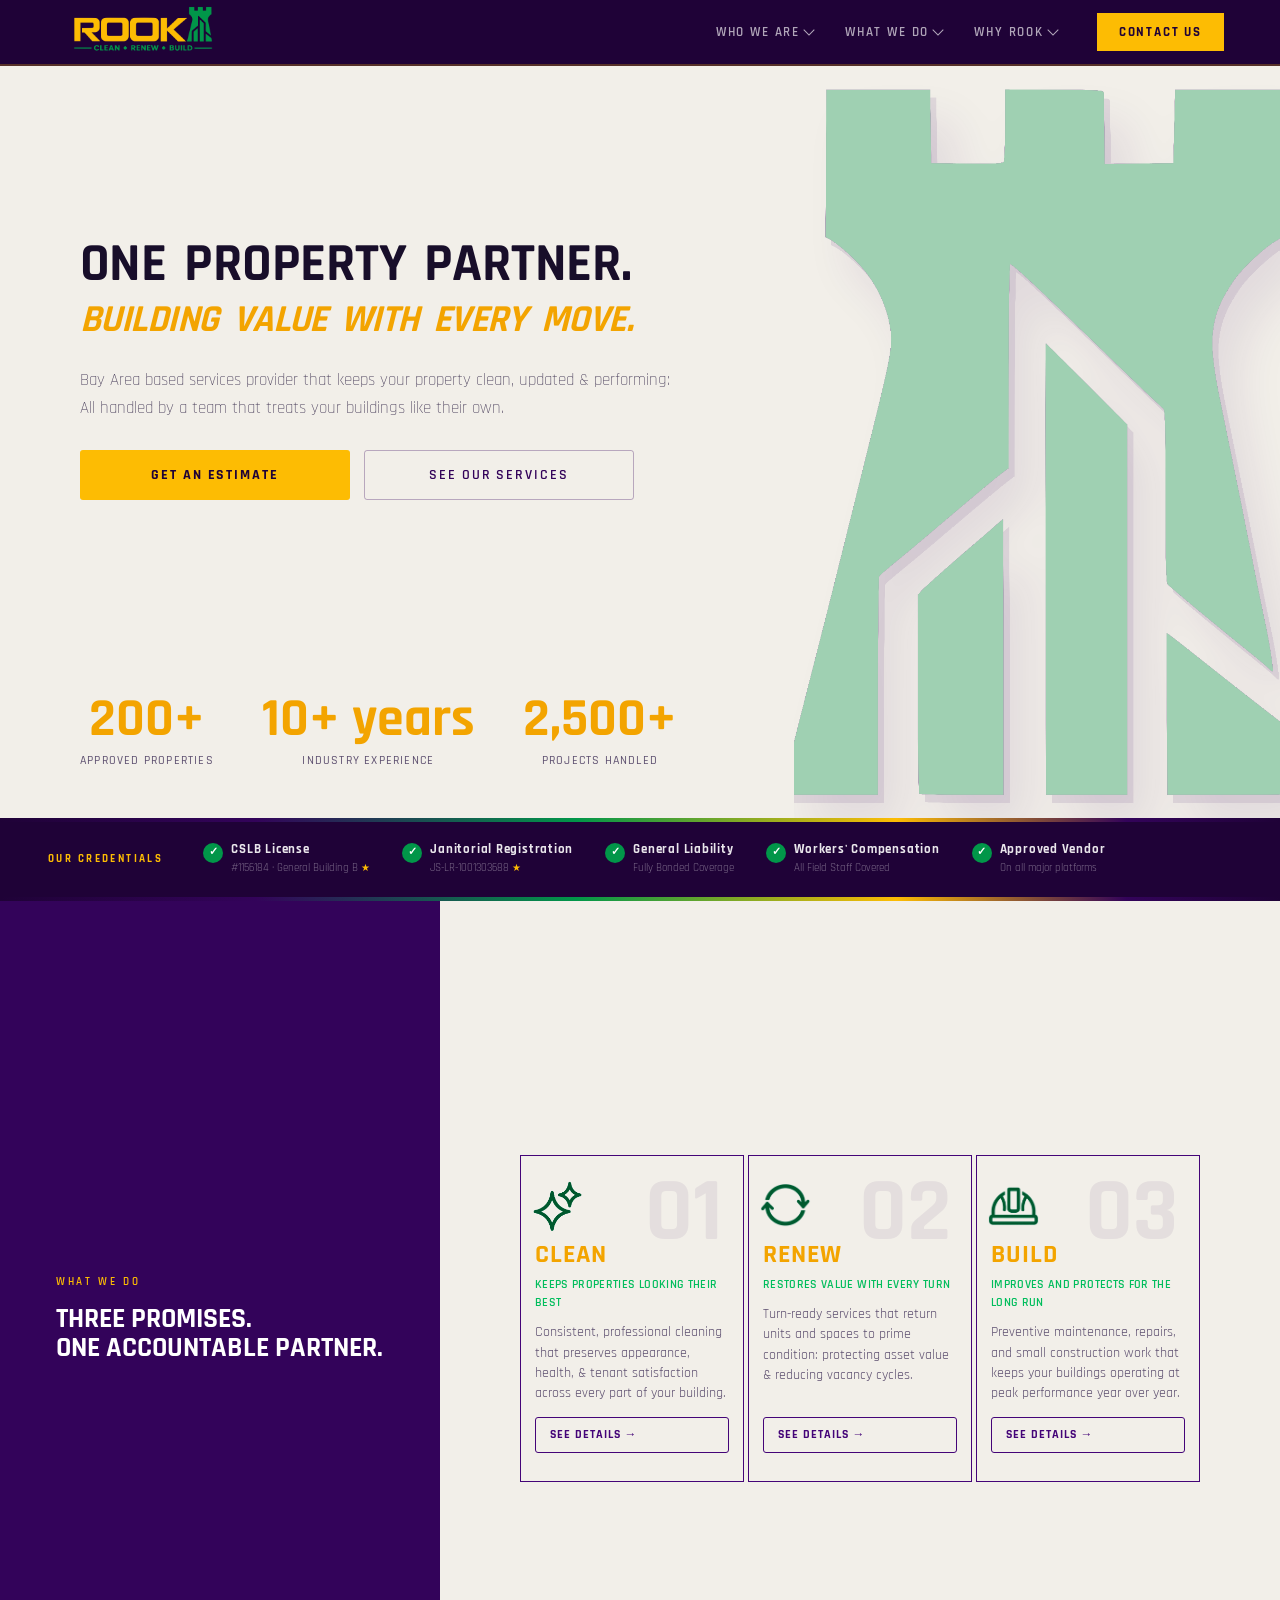
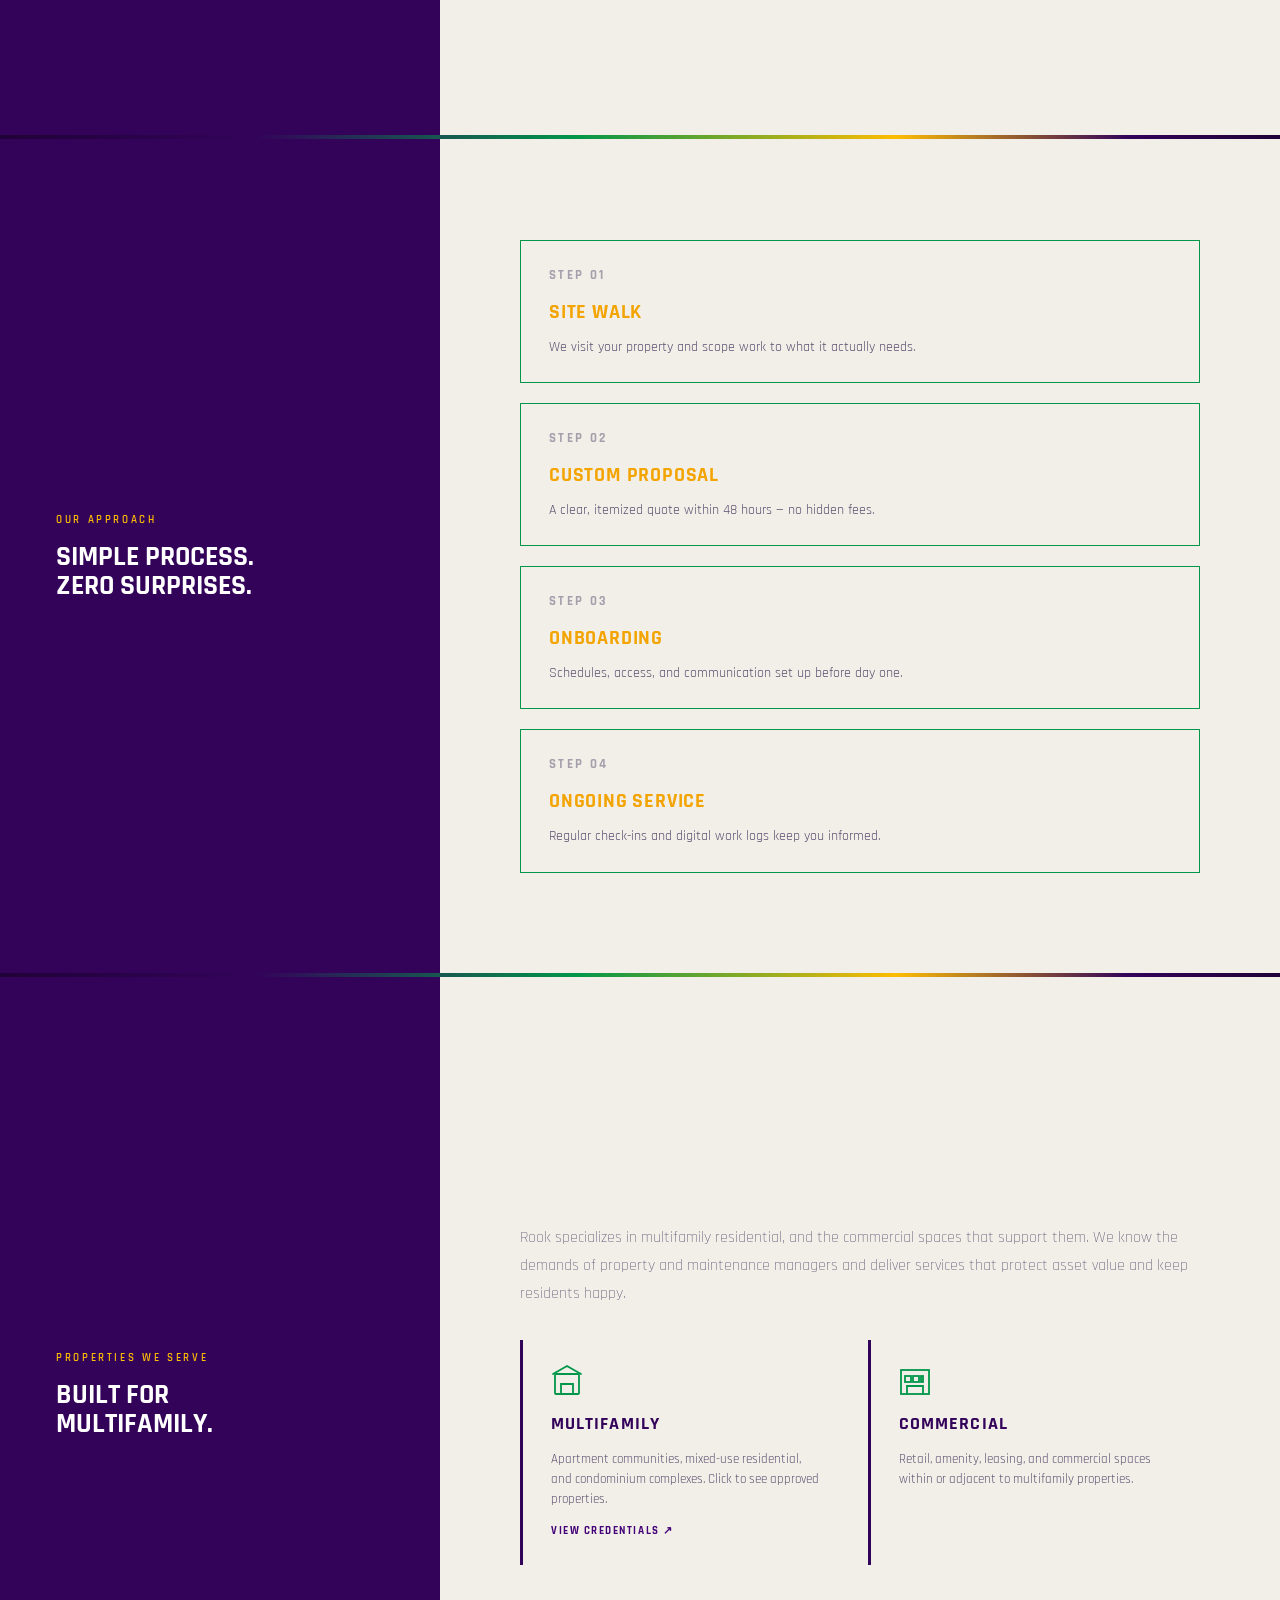
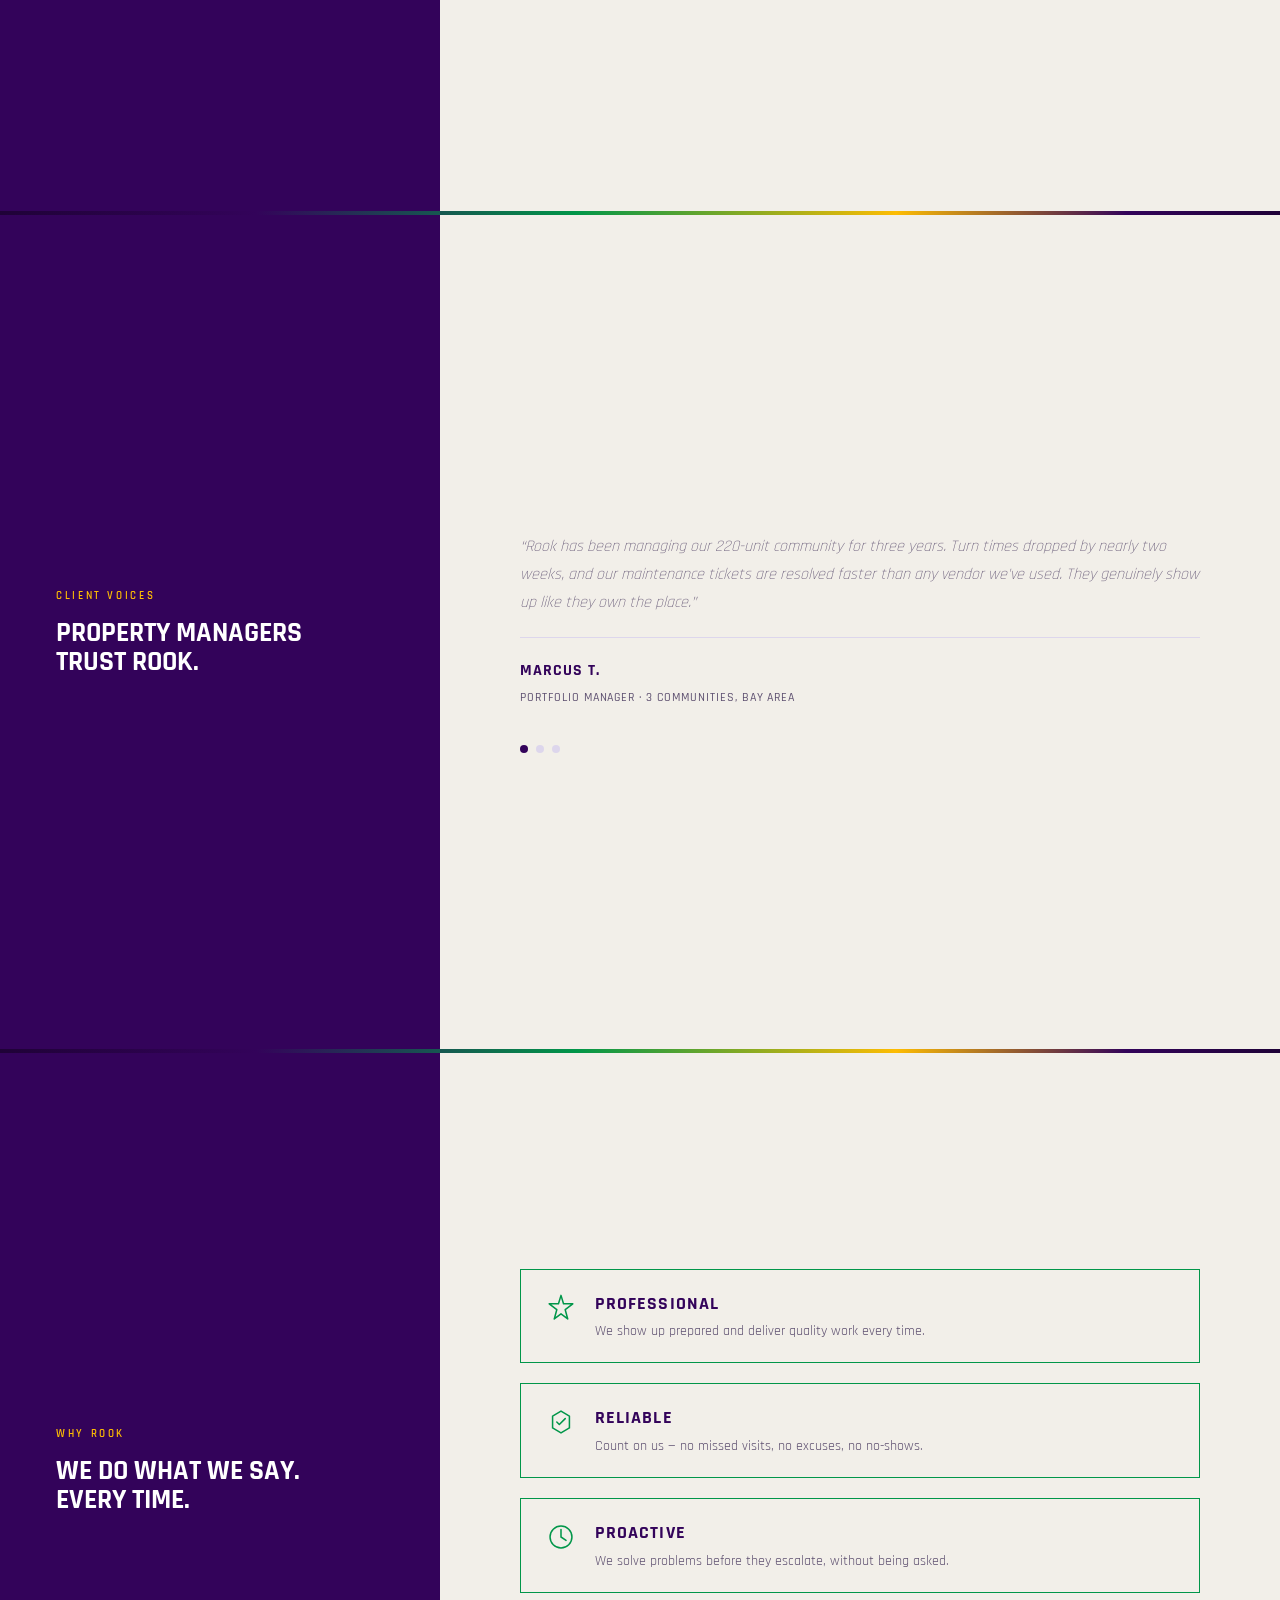
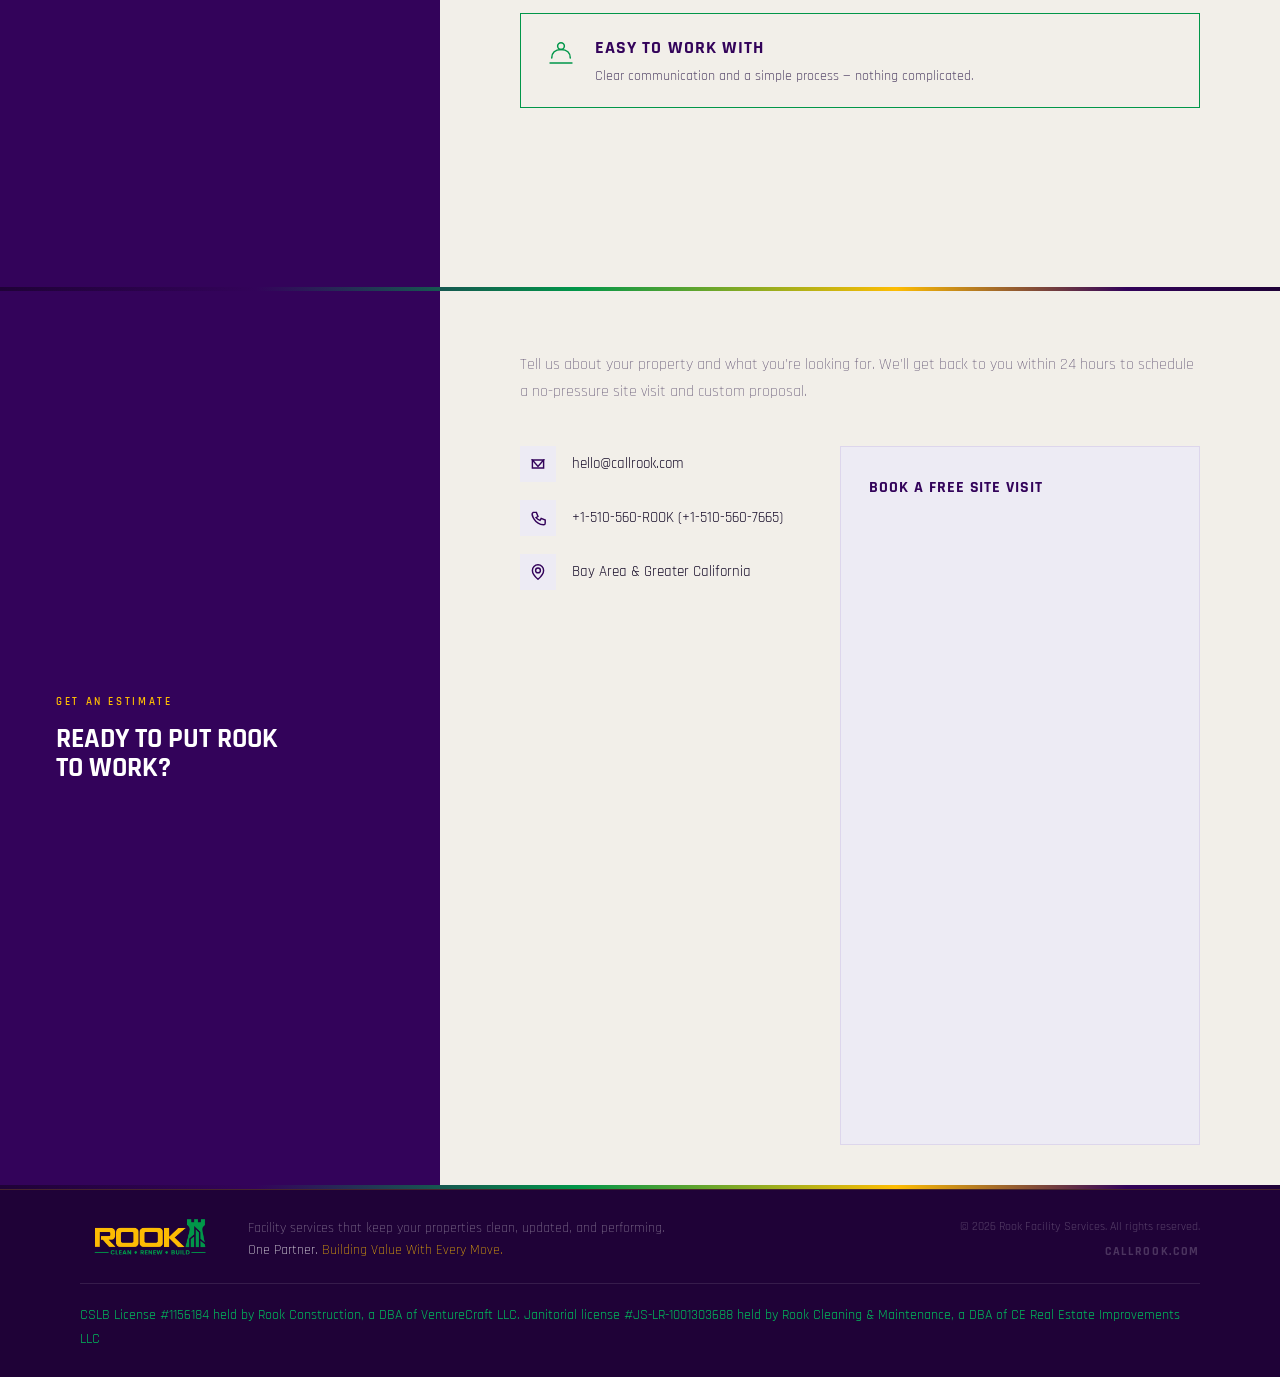
==== index.html @ 89d15f85 "Strengthen castle 3D shadow, restyle footer license text - Make hero castle watermark clearly dimens" ====
<!DOCTYPE html>
<html lang="en">
<head>
  <meta charset="UTF-8">
  <meta name="viewport" content="width=device-width, initial-scale=1.0">
<title>ROOK</title>
<link rel="icon" type="image/png" sizes="32x32" href="images/favicon-32.png">
<link rel="icon" type="image/png" sizes="16x16" href="images/favicon-16.png">
<link rel="apple-touch-icon" href="images/apple-touch-icon.png">
<link rel="stylesheet" href="https://fonts.googleapis.com/css2?family=Rajdhani:wght@300;400;500;600;700&display=swap">
  <link rel="stylesheet" href="css/style.css">
</head>
<body>
<!-- ============================================================
     NAV
     ============================================================ -->
<nav role="navigation" aria-label="Main navigation">
  <a href="#" class="nav-logo" aria-label="ROOK Home">
    <img src="images/nav-logo.png" alt="ROOK — Clean · Renew · Build" style="height:58px;width:auto;display:block;">
  </a>

  <div class="nav-right">
    <ul class="nav-links">
      <li class="nav-dropdown">
        <button class="nav-dropdown-trigger" aria-haspopup="true" aria-expanded="false">Who We Are<span class="nav-dropdown-caret" aria-hidden="true"></span></button>
        <ul class="nav-dropdown-menu">
          <li><a href="about.html#about-content">About</a></li>
          <li><a href="about.html#team">Team</a></li>
        </ul>
      </li>
      <li class="nav-dropdown">
        <button class="nav-dropdown-trigger" aria-haspopup="true" aria-expanded="false">What We Do<span class="nav-dropdown-caret" aria-hidden="true"></span></button>
        <ul class="nav-dropdown-menu">
          <li><a href="#services">Services</a></li>
          <li><a href="projects.html">Projects</a></li>
          <li><a href="#properties">Properties We Serve</a></li>
        </ul>
      </li>
      <li class="nav-dropdown">
        <button class="nav-dropdown-trigger" aria-haspopup="true" aria-expanded="false">Why Rook<span class="nav-dropdown-caret" aria-hidden="true"></span></button>
        <ul class="nav-dropdown-menu">
          <li><a href="#about">Our Approach</a></li>
          <li><a href="#testimonials">Client Voices</a></li>
        </ul>
      </li>
    </ul>
    <a href="#estimate" class="nav-cta">Contact Us</a>
    <button class="nav-hamburger" aria-label="Open navigation menu" aria-expanded="false" aria-controls="mobile-nav" onclick="toggleMobileNav(this)">
      <span></span><span></span><span></span>
    </button>
  </div>
</nav>

<!-- Mobile nav drawer -->
<nav id="mobile-nav" class="mobile-nav" aria-label="Mobile navigation">
  <ul>
    <li class="mobile-nav-group-label">Who We Are</li>
    <li><a class="mobile-nav-sublink" href="about.html#about-content" onclick="closeMobileNav()">About</a></li>
    <li><a class="mobile-nav-sublink" href="about.html#team" onclick="closeMobileNav()">Team</a></li>

    <li class="mobile-nav-group-label">What We Do</li>
    <li><a class="mobile-nav-sublink" href="#services" onclick="closeMobileNav()">Services</a></li>
    <li><a class="mobile-nav-sublink" href="projects.html" onclick="closeMobileNav()">Projects</a></li>
    <li><a class="mobile-nav-sublink" href="#properties" onclick="closeMobileNav()">Properties We Serve</a></li>

    <li class="mobile-nav-group-label">Why Rook</li>
    <li><a class="mobile-nav-sublink" href="#about" onclick="closeMobileNav()">Our Approach</a></li>
    <li><a class="mobile-nav-sublink" href="#testimonials" onclick="closeMobileNav()">Client Voices</a></li>
  </ul>
  <a href="#estimate" class="mobile-cta" onclick="closeMobileNav()">Contact Us</a>
</nav>

<!-- ============================================================
     HERO
     ============================================================ -->
<section class="hero" aria-label="Hero">
  <div class="hero-left">
    <div class="hero-left-top">
      <h1 class="hero-h1">
        One Property Partner.<br>
        <em class="brass">Building Value With Every Move.</em>
      </h1>

      <p class="hero-sub">
        Bay Area based services provider that keeps your property clean, updated &amp; performing: <br>All handled by a team that treats your buildings like their own.
      </p>
      <div class="hero-actions-left">
        <a href="#estimate" class="btn-primary">Get an Estimate</a>
        <a href="#services" class="btn-ghost">See Our Services</a>
      </div>
    </div>

    <div class="hero-left-bottom">
      <div class="hero-trust">
        <div class="trust-stat">
          <div class="trust-number">200+</div>
          <div class="trust-label">Approved Properties</div>
        </div>
        <div class="trust-stat">
          <div class="trust-number">10+ years</div>
          <div class="trust-label">Industry Experience</div>
        </div>
        <div class="trust-stat">
          <div class="trust-number">2,500+</div>
          <div class="trust-label">Projects Handled</div>
        </div>
      </div>
    </div>
  </div>

  <div class="hero-right">

    <img class="hero-right-wordmark hero-right-wordmark-shadow" src="images/rook-logo.png" alt="" aria-hidden="true">
    <img class="hero-right-wordmark" src="images/rook-logo.png" alt="" aria-hidden="true">




  </div>
</section>

<div class="theme-divider" aria-hidden="true"></div>

<!-- ── CREDENTIALS STRIP ─────────────────────────────── -->
<div class="creds-strip">
  <div class="creds-label">Our Credentials</div>
  <div class="creds-list">
    <div class="cred-item">
      <div class="cred-badge">✓</div>
      <div>
        <div class="cred-name">CSLB License</div>
        <div class="cred-num"><a href="#license-details" class="cred-link">#1156184 · General Building B <span class="cred-star" aria-hidden="true">★</span></a></div>
      </div>
    </div>
    <div class="cred-item">
      <div class="cred-badge">✓</div>
      <div>
        <div class="cred-name">Janitorial Registration</div>
        <div class="cred-num"><a href="#license-details" class="cred-link">JS-LR-1001303688 <span class="cred-star" aria-hidden="true">★</span></a></div>
      </div>
    </div>
    <div class="cred-item">
      <div class="cred-badge">✓</div>
      <div>
        <div class="cred-name">General Liability</div>
        <div class="cred-num">Fully Bonded Coverage</div>
      </div>
    </div>
    <div class="cred-item">
      <div class="cred-badge">✓</div>
      <div>
        <div class="cred-name">Workers' Compensation</div>
        <div class="cred-num">All Field Staff Covered</div>
      </div>
    </div>
    <div class="cred-item">
      <div class="cred-badge">✓</div>
      <div>
        <div class="cred-name">Approved Vendor</div>
        <div class="cred-num">On all major platforms</div>
      </div>
    </div>
  </div>
</div>

<div class="theme-divider" aria-hidden="true"></div>

<!-- ============================================================
     SERVICES / PILLARS
     ============================================================ -->
<section id="services" class="tr-wrap">
  <div class="tr-row tr-row--screen reveal">
    <div class="tr-title">
      <div class="section-label">What We Do</div>
      <h2 class="section-title">Three Promises.<br>One Accountable Partner.</h2>
    </div>
    <div class="tr-content">
      <div class="pillars">

        <!-- CLEAN -->
        <div class="pillar clean">
          <div class="pillar-bg-num" aria-hidden="true">01</div>
          <div class="pillar-icon-wrap">
            <img src="images/icon-clean.png" alt="" aria-hidden="true" class="pillar-brand-icon">
          </div>
          <h3 class="pillar-name">Clean</h3>
          <p class="pillar-tagline">Keeps properties looking their best</p>
          <p class="pillar-desc">Consistent, professional cleaning that preserves appearance, health, &amp; tenant satisfaction across every part of your building.</p>
          <a href="projects.html#clean" class="pillar-see-details">See Details →</a>
        </div>

        <!-- RENEW -->
        <div class="pillar renew">
          <div class="pillar-bg-num" aria-hidden="true">02</div>
          <div class="pillar-icon-wrap">
            <img src="images/icon-renew.png" alt="" aria-hidden="true" class="pillar-brand-icon">
          </div>
          <h3 class="pillar-name">Renew</h3>
          <p class="pillar-tagline">Restores value with every turn</p>
          <p class="pillar-desc">Turn-ready services that return units and spaces to prime condition: protecting asset value &amp; reducing vacancy cycles.</p>
          <a href="projects.html#renew" class="pillar-see-details">See Details →</a>
        </div>

        <!-- BUILD -->
        <div class="pillar build">
          <div class="pillar-bg-num" aria-hidden="true">03</div>
          <div class="pillar-icon-wrap">
            <img src="images/icon-build.png" alt="" aria-hidden="true" class="pillar-brand-icon">
          </div>
          <h3 class="pillar-name">Build</h3>
          <p class="pillar-tagline">Improves and protects for the long run</p>
          <p class="pillar-desc">Preventive maintenance, repairs, and small construction work that keeps your buildings operating at peak performance year over year.</p>
          <a href="projects.html#build" class="pillar-see-details">See Details →</a>
        </div>

      </div>
    </div>
  </div>
</section>

<div class="theme-divider" aria-hidden="true"></div>

<!-- ============================================================
     HOW WE WORK
     ============================================================ -->
<section class="tr-wrap" id="about">
  <div class="tr-row tr-row--screen reveal">
    <div class="tr-title">
      <div class="section-label">Our Approach</div>
      <h2 class="section-title">Simple Process.<br>Zero Surprises.</h2>
    </div>
    <div class="tr-content">
      <div class="process-steps">
        <div class="process-step">
          <div class="step-num">STEP 01</div>
          <div class="step-title">Site Walk</div>
          <p class="step-desc">We visit your property and scope work to what it actually needs.</p>
        </div>
        <div class="process-step">
          <div class="step-num">STEP 02</div>
          <div class="step-title">Custom Proposal</div>
          <p class="step-desc">A clear, itemized quote within 48 hours — no hidden fees.</p>
        </div>
        <div class="process-step">
          <div class="step-num">STEP 03</div>
          <div class="step-title">Onboarding</div>
          <p class="step-desc">Schedules, access, and communication set up before day one.</p>
        </div>
        <div class="process-step">
          <div class="step-num">STEP 04</div>
          <div class="step-title">Ongoing Service</div>
          <p class="step-desc">Regular check-ins and digital work logs keep you informed.</p>
        </div>
      </div>
    </div>
  </div>
</section>

<div class="theme-divider" aria-hidden="true"></div>

<!-- ============================================================
     PROPERTIES SERVED + CLIENT VOICES
     ============================================================ -->
<section id="properties" class="tr-wrap">
  <div class="tr-row tr-row--screen reveal">
    <div class="tr-title">
      <div class="section-label">Properties We Serve</div>
      <h2 class="section-title">Built for<br>Multifamily.</h2>
    </div>
    <div class="tr-content">
      <p class="properties-desc">
        Rook specializes in multifamily residential, and the commercial spaces that support them. We know the demands of property and maintenance managers and deliver services that protect asset value and keep residents happy.
      </p>

      <div class="prop-grid prop-grid--horizontal">
        <div class="prop-type prop-type--clickable" onclick="openCredentials()" role="button" tabindex="0" aria-label="View our multifamily credentials">
          <svg class="prop-icon" viewBox="0 0 32 32" fill="none" stroke="currentColor" stroke-width="1.8" stroke-linecap="round" aria-hidden="true">
            <rect x="4" y="10" width="24" height="20" rx="1"/>
            <path d="M10 30V20h12v10"/>
            <path d="M2 10l14-8 14 8"/>
          </svg>
          <div class="prop-name">Multifamily</div>
          <p class="prop-desc">Apartment communities, mixed-use residential, and condominium complexes. Click to see approved properties.</p>
          <div class="prop-see-more">View Credentials ↗</div>
        </div>
        <div class="prop-type">
          <svg class="prop-icon" viewBox="0 0 32 32" fill="none" stroke="currentColor" stroke-width="1.8" stroke-linecap="round" aria-hidden="true">
            <rect x="2" y="6" width="28" height="24"/>
            <rect x="6" y="12" width="6" height="6"/><rect x="14" y="12" width="6" height="6"/><rect x="22" y="12" width="2" height="6"/>
            <path d="M8 30V22h16v8"/>
          </svg>
          <div class="prop-name">Commercial</div>
          <p class="prop-desc">Retail, amenity, leasing, and commercial spaces within or adjacent to multifamily properties.</p>
        </div>
      </div>
    </div>
  </div>

  <div class="theme-divider" aria-hidden="true"></div>

  <div class="tr-row tr-row--screen reveal" id="testimonials">
    <div class="tr-title">
      <div class="section-label">Client Voices</div>
      <h2 class="section-title">Property Managers<br>Trust Rook.</h2>
    </div>
    <div class="tr-content">
      <div class="testimonial-rotator">
        <div class="testimonial-slide active">
          <p class="testimonial-quote">Rook has been managing our 220-unit community for three years. Turn times dropped by nearly two weeks, and our maintenance tickets are resolved faster than any vendor we've used. They genuinely show up like they own the place.</p>
          <div class="testimonial-meta">
            <div class="testimonial-name">Marcus T.</div>
            <div class="testimonial-role">Portfolio Manager · 3 Communities, Bay Area</div>
          </div>
        </div>

        <div class="testimonial-slide">
          <p class="testimonial-quote">What sold me was the site walk. Most vendors send a form and a quote. Rook walked every floor with me and came back with a proposal that actually reflected what I'd described. That level of attention has continued through the whole relationship.</p>
          <div class="testimonial-meta">
            <div class="testimonial-name">Sandra R.</div>
            <div class="testimonial-role">Asset Manager · Class A Office, San Jose</div>
          </div>
        </div>

        <div class="testimonial-slide">
          <p class="testimonial-quote">We've had Rook handle everything from daily janitorial to a full parking structure repaint. One call, one team, no coordination headaches. For our HOA board, that simplicity is worth as much as the quality of the work itself.</p>
          <div class="testimonial-meta">
            <div class="testimonial-name">Derek K.</div>
            <div class="testimonial-role">HOA Board President · 180-Unit Community</div>
          </div>
        </div>

        <div class="testimonial-dots">
          <button class="t-dot active" data-i="0" aria-label="Show testimonial 1"></button>
          <button class="t-dot" data-i="1" aria-label="Show testimonial 2"></button>
          <button class="t-dot" data-i="2" aria-label="Show testimonial 3"></button>
        </div>
      </div>
    </div>
  </div>
</section>

<!-- CREDENTIALS MODAL -->
<div id="credentials-modal" class="modal-overlay" onclick="closeCredentials(event)" role="dialog" aria-modal="true" aria-label="Approved Properties">
  <div class="modal-box">
    <button class="modal-close" onclick="closeCredentials()" aria-label="Close">✕</button>
    <div class="modal-label">Approved &amp; Credentialed On</div>
    <h3 class="modal-title">Properties We're Trusted On</h3>
    <p class="modal-sub">Rook is approved and actively working with leading multifamily operators across the Bay Area.</p>
    <div class="modal-logos">
      <div class="modal-company">Brookfield Properties</div>
      <div class="modal-company">Milcreek Residential</div>
      <div class="modal-company">Align Residential</div>
      <div class="modal-company">Cushman &amp; Wakefield</div>
      <div class="modal-company">Greystar</div>
      <div class="modal-company">Willow Bridge</div>
    </div>
    <a href="#estimate" class="modal-cta" onclick="closeCredentials()">Get an Estimate →</a>
  </div>
</div>

<div class="theme-divider" aria-hidden="true"></div>

<!-- ============================================================
     WHY ROOK + GET AN ESTIMATE
     ============================================================ -->
<section id="quote" class="tr-wrap">
  <div class="tr-row tr-row--screen reveal">
    <div class="tr-title">
      <div class="section-label">Why Rook</div>
      <h2 class="section-title">We Do What We Say.<br>Every Time.</h2>
    </div>
    <div class="tr-content">
      <div class="values-list">
        <div class="value-row">
          <svg class="value-icon" viewBox="0 0 38 38" fill="none" stroke="currentColor" stroke-width="1.8" stroke-linecap="round" aria-hidden="true">
            <path d="M19 4 L22 14 L33 14 L24 21 L27 32 L19 26 L11 32 L14 21 L5 14 L16 14 Z" stroke="#019649" stroke-linejoin="round"/>
          </svg>
          <div>
            <div class="value-name">Professional</div>
            <p class="value-desc">We show up prepared and deliver quality work every time.</p>
          </div>
        </div>
        <div class="value-row">
          <svg class="value-icon" viewBox="0 0 38 38" fill="none" stroke="currentColor" stroke-width="1.8" stroke-linecap="round" aria-hidden="true">
            <path d="M19 6 L29 12 L29 26 L19 32 L9 26 L9 12 Z" stroke="#019649" stroke-linejoin="round"/>
            <path d="M14 19 L17 22 L24 15" stroke="#019649" stroke-linejoin="round"/>
          </svg>
          <div>
            <div class="value-name">Reliable</div>
            <p class="value-desc">Count on us — no missed visits, no excuses, no no-shows.</p>
          </div>
        </div>
        <div class="value-row">
          <svg class="value-icon" viewBox="0 0 38 38" fill="none" stroke="currentColor" stroke-width="1.8" stroke-linecap="round" aria-hidden="true">
            <circle cx="19" cy="19" r="13"/>
            <path d="M19 10 v9 l6 4"/>
          </svg>
          <div>
            <div class="value-name">Proactive</div>
            <p class="value-desc">We solve problems before they escalate, without being asked.</p>
          </div>
        </div>
        <div class="value-row">
          <svg class="value-icon" viewBox="0 0 38 38" fill="none" stroke="currentColor" stroke-width="1.8" stroke-linecap="round" aria-hidden="true">
            <path d="M8 26 C8 20 12 16 19 16 C26 16 30 20 30 26"/>
            <circle cx="19" cy="12" r="4"/>
            <path d="M6 32 h26"/>
          </svg>
          <div>
            <div class="value-name">Easy to Work With</div>
            <p class="value-desc">Clear communication and a simple process — nothing complicated.</p>
          </div>
        </div>
      </div>
    </div>
  </div>

  <div class="theme-divider" aria-hidden="true"></div>

  <div class="tr-row reveal" id="estimate">
    <div class="tr-title">
      <div class="section-label">Get an Estimate</div>
      <h2 class="section-title">Ready to Put Rook<br>to Work?</h2>
    </div>
    <div class="tr-content">
      <p class="quote-sub">
        Tell us about your property and what you're looking for. We'll get back to you within 24 hours to schedule a no-pressure site visit and custom proposal.
      </p>

      <div class="estimate-grid">
        <div class="contact-info">
          <div class="contact-row">
            <div class="contact-icon" aria-hidden="true">
              <svg width="16" height="16" viewBox="0 0 20 20" fill="none" stroke="currentColor" stroke-width="1.8" stroke-linecap="round">
                <path d="M3 5h14l-7 8-7-8z"/><path d="M3 5v10h14V5"/>
              </svg>
            </div>
            <a href="mailto:hello@callrook.com">hello@callrook.com</a>
          </div>
          <div class="contact-row">
            <div class="contact-icon" aria-hidden="true">
              <svg width="16" height="16" viewBox="0 0 20 20" fill="none" stroke="currentColor" stroke-width="1.8" stroke-linecap="round">
                <path d="M4 3h4l2 5-2.5 1.5A11 11 0 0012.5 13L14 10.5l5 2v4c0 1-1 2-2 2C5 18 2 5 3 4l1-1z"/>
              </svg>
            </div>
            <a href="tel:+15105607665">+1-510-560-ROOK (+1-510-560-7665)</a>
          </div>
          <div class="contact-row">
            <div class="contact-icon" aria-hidden="true">
              <svg width="16" height="16" viewBox="0 0 20 20" fill="none" stroke="currentColor" stroke-width="1.8" stroke-linecap="round">
                <circle cx="10" cy="8" r="3"/><path d="M10 1C6 1 3 4 3 8c0 5 7 11 7 11s7-6 7-11c0-4-3-7-7-7z"/>
              </svg>
            </div>
            <span>Bay Area & Greater California</span>
          </div>
        </div>

        <div class="quote-form quote-form--compact calendar-embed">
          <div class="form-title">Book a Free Site Visit</div>
          <iframe src="https://calendar.google.com/calendar/appointments/schedules/AcZssZ0xWyBCQj6BT0TzxBG3I7xv6VWfs5XaY6Q12RIfhZWUNoGrPuqEa8fcedfw_lJT1QjatE_KnJR6?gv=true" style="border: 0" width="100%" height="600" frameborder="0"></iframe>
        </div>
      </div>
    </div>
  </div>
</section>

<div class="theme-divider" aria-hidden="true"></div>

<!-- ============================================================
     FOOTER
     ============================================================ -->
<footer>
  <div class="footer-main">
    <div class="footer-brand">
      <div class="footer-brand-row">
        <img class="footer-logo-full" src="images/footer-logo-full.png" alt="ROOK — Clean, Renew, Build">
        <p class="footer-desc">Facility services that keep your properties clean, updated, and performing.<br><span class="footer-tagline-white">One Partner.</span> <span class="footer-tagline-gold">Building Value With Every Move.</span></p>
      </div>
    </div>

    <div class="footer-bottom">
      <div class="footer-legal">© 2026 Rook Facility Services. All rights reserved.</div>
      <div class="footer-badge">callrook.com</div>
    </div>
  </div>

  <div class="footer-license" id="license-details">
    <p>CSLB License #1156184 held by Rook Construction, a DBA of VentureCraft LLC. Janitorial license #JS-LR-1001303688 held by Rook Cleaning &amp; Maintenance, a DBA of CE Real Estate Improvements LLC</p>
  </div>
</footer>

<!-- ============================================================
     SCRIPTS
     ============================================================ -->
  <script src="js/main.js"></script>
</body>
</html>
---- css/style.css ----
/* Rook Facility Services — Styles */


/* ============================================================
   TOKENS
   ============================================================ */
:root {
  --purple:       #33035A;
  --purple-deep:  #1F0237;
  --purple-mid:   #440478;
  --emerald:      #019649;
  --emerald-lit:  #01BD5C;
  --brass:        #FDBC03;
  --brass-dark:   #DC9F02;
  /* Richer, more saturated gold for small bold text on white/light
     surfaces — the plain --brass token has very low contrast on white
     (it only reads as "bright" against the dark purple sections), so
     headings that sit on white use this instead to look equally vivid. */
  --brass-onwhite: #F3A400;

  /* Light-mode surfaces */
  --bg:           #F5F3F0;
  --bg-alt:       #EDEBF4;
  --surface:      #F2EFE9;
  --text-1:       #180E2A;
  --text-2:       #5E5070;
  --border:       #DDD6EC;
}

@media (prefers-color-scheme: dark) {
  :root:not([data-theme="light"]) {
    --bg:       #180E2A;
    --bg-alt:   #231540;
    --surface:  #2A1850;
    --text-1:   #EDE9F6;
    --text-2:   #A898C0;
    --border:   #3D2A60;
  }
}
:root[data-theme="dark"] {
  --bg:       #180E2A;
  --bg-alt:   #231540;
  --surface:  #2A1850;
  --text-1:   #EDE9F6;
  --text-2:   #A898C0;
  --border:   #3D2A60;
}

/* ============================================================
   RESET + BASE
   ============================================================ */
*, *::before, *::after { box-sizing: border-box; margin: 0; padding: 0; }
html { scroll-behavior: smooth; font-size: 16px; }

body {
  font-family: 'Rajdhani', -apple-system, sans-serif;
  background: var(--bg);
  color: var(--text-1);
  line-height: 1.6;
  overflow-x: hidden;
}

a { color: inherit; text-decoration: none; }

/* ============================================================
   NAV
   ============================================================ */
nav {
  position: sticky;
  top: 0;
  z-index: 200;
  background: var(--purple-deep);
  height: 66px;
  display: flex;
  align-items: center;
  justify-content: space-between;
  padding: 0 56px;
  border-bottom: 2px solid rgba(253,188,3,0.25);
}

.nav-logo {
  display: flex;
  align-items: center;
  gap: 14px;
}

.nav-rook-icon {
  width: 30px;
  height: 40px;
  flex-shrink: 0;
}
.logo-tagline {
  font-family: 'Rajdhani', sans-serif;
  font-weight: 500;
  font-size: 10px;
  letter-spacing: 0.22em;
  text-transform: uppercase;
  color: var(--emerald-lit);
  margin-top: 3px;
}

.nav-right {
  display: flex;
  align-items: center;
  gap: 40px;
}

.nav-links {
  display: flex;
  gap: 32px;
  list-style: none;
}

.nav-links a {
  font-family: 'Rajdhani', sans-serif;
  font-weight: 600;
  font-size: 13px;
  letter-spacing: 0.14em;
  text-transform: uppercase;
  color: rgba(255,255,255,0.65);
  transition: color 0.2s;
}
.nav-links a:hover { color: var(--brass); }

.nav-dropdown { position: relative; }
.nav-dropdown-trigger {
  display: flex;
  align-items: center;
  gap: 5px;
  background: none;
  border: none;
  cursor: pointer;
  font-family: 'Rajdhani', sans-serif;
  font-weight: 600;
  font-size: 13px;
  letter-spacing: 0.14em;
  text-transform: uppercase;
  color: rgba(255,255,255,0.65);
  transition: color 0.2s;
  padding: 0;
}
.nav-dropdown-trigger:hover { color: var(--brass); }
.nav-dropdown-caret {
  width: 8px;
  height: 8px;
  border-right: 1.5px solid currentColor;
  border-bottom: 1.5px solid currentColor;
  transform: rotate(45deg);
  margin-top: -3px;
  transition: transform 0.2s;
}
.nav-dropdown:hover .nav-dropdown-caret,
.nav-dropdown:focus-within .nav-dropdown-caret { transform: rotate(225deg); margin-top: 3px; }

.nav-dropdown-menu {
  position: absolute;
  top: calc(100% + 14px);
  left: 0;
  min-width: 170px;
  background: var(--purple-deep);
  border: 1px solid rgba(253,188,3,0.25);
  border-radius: 6px;
  box-shadow: 0 16px 32px rgba(0,0,0,0.35);
  padding: 8px 0;
  list-style: none;
  display: none;
  flex-direction: column;
  z-index: 220;
}
.nav-dropdown:hover .nav-dropdown-menu,
.nav-dropdown:focus-within .nav-dropdown-menu { display: flex; }
.nav-dropdown-menu li a {
  display: block;
  padding: 10px 18px;
  white-space: nowrap;
  font-family: 'Rajdhani', sans-serif;
  font-weight: 600;
  font-size: 13px;
  letter-spacing: 0.1em;
  text-transform: uppercase;
  color: rgba(255,255,255,0.75);
}
.nav-dropdown-menu li a:hover { background: rgba(253,188,3,0.1); color: var(--brass); }

.nav-cta {
  font-family: 'Rajdhani', sans-serif;
  font-weight: 800;
  font-size: 13px;
  letter-spacing: 0.14em;
  text-transform: uppercase;
  background: var(--brass);
  color: var(--purple-deep);
  padding: 9px 22px;
  transition: background 0.2s;
}
.nav-cta:hover { background: var(--brass-dark); }

/* ============================================================
   HERO
   ============================================================ */
.hero {
  background: var(--surface);
  height: min(calc(100vh - 148px), 820px);
  min-height: 520px;
  display: grid;
  grid-template-columns: 62% 38%;
  position: relative;
  overflow: hidden;
}

/* ── Left column: 2 rows ── */
.hero-left {
  display: grid;
  grid-template-rows: 1fr auto;
  position: relative;
  z-index: 2;
}
.hero-left-top {
  display: flex;
  flex-direction: column;
  justify-content: center;
  padding: 0 64px 0 80px;
}
.hero-left-bottom {
  padding: 20px 64px 48px 80px;
  display: flex;
  align-items: center;
}

.eyebrow {
  display: inline-flex;
  align-items: center;
  gap: 12px;
  font-family: 'Rajdhani', sans-serif;
  font-weight: 600;
  font-size: 11px;
  letter-spacing: 0.24em;
  text-transform: uppercase;
  color: var(--emerald-lit);
  margin-bottom: 20px;
}
.eyebrow-line {
  display: block;
  width: 28px;
  height: 2px;
  background: var(--emerald-lit);
  flex-shrink: 0;
}
.hero-h1 {
  font-family: 'Rajdhani', sans-serif;
  font-weight: 900;
  font-size: clamp(36px, 4.2vw, 58px);
  line-height: 0.95;
  letter-spacing: -0.01em;
  word-spacing: 0.12em;
  color: var(--text-1);
  text-transform: uppercase;
  margin-bottom: 24px;
}
.hero-h1 .brass {
  color: var(--brass-onwhite);
  display: inline-block;
  font-size: clamp(20px, 3vw, 42px);
  line-height: 1.15;
  margin-top: -0.05em;
}
.hero-sub {
  font-size: 17px;
  font-weight: 300;
  color: #463B58;
  line-height: 1.65;
  text-align: left;
}

.hero-trust {
  display: flex;
  gap: 48px;
}
.trust-stat { text-align: center; }
.trust-number {
  font-family: 'Rajdhani', sans-serif;
  font-weight: 900;
  font-size: 54px;
  color: var(--brass-onwhite);
  line-height: 1;
  white-space: nowrap;
}
.trust-label {
  font-size: 12px;
  font-weight: 500;
  letter-spacing: 0.1em;
  text-transform: uppercase;
  color: var(--text-2);
  white-space: nowrap;
  margin-top: 4px;
}

/* ── Right column: 2 rows ── */
.hero-right {
  display: flex;
  flex-direction: column;
  justify-content: flex-end;
  position: relative;
  background: var(--surface);
  overflow: hidden;
}

/* Castle fills background of right column */

/* Buttons — row 1: align to bottom, same level as headline */
.hero-right-top {
  position: relative;
  z-index: 1;
  display: flex;
  flex-direction: column;
  align-items: center;
  justify-content: flex-end;
  padding: 24px 40px 24px;
}

/* Service line — row 2: align with stats */
.hero-right-bottom {
  position: relative;
  z-index: 1;
  display: flex;
  align-items: center;
  justify-content: center;
  padding: 20px 40px 48px;
  margin-top: 0;
}


/* ── Buttons ── */
.btn-primary {
  display: inline-block;
  font-family: 'Rajdhani', sans-serif;
  font-weight: 800;
  font-size: 14px;
  letter-spacing: 0.14em;
  text-transform: uppercase;
  background: var(--brass);
  color: var(--purple-deep);
  width: 270px;
  text-align: center;
  padding: 14px 0;
  border-radius: 3px;
  border: none;
  cursor: pointer;
  transition: background 0.2s, transform 0.15s;
}
.btn-primary:hover { background: var(--brass-dark); transform: translateY(-1px); }

.btn-ghost {
  display: inline-block;
  font-family: 'Rajdhani', sans-serif;
  font-weight: 600;
  font-size: 14px;
  letter-spacing: 0.14em;
  text-transform: uppercase;
  color: var(--purple);
  border: 1px solid rgba(51,3,90,0.3);
  width: 270px;
  text-align: center;
  padding: 13px 0;
  border-radius: 3px;
  transition: color 0.2s, border-color 0.2s;
}
.btn-ghost:hover { color: var(--purple-deep); border-color: rgba(51,3,90,0.6); }

.hero-actions-right {
  display: flex;
  flex-direction: row;
  align-items: center;
  justify-content: center;
  gap: 12px;
  flex-wrap: wrap;
}
.hero-actions-left {
  display: flex;
  flex-direction: row;
  align-items: center;
  justify-content: flex-start;
  gap: 14px;
  flex-wrap: wrap;
  margin-top: 28px;
}
.hero-actions-right .btn-primary,
.hero-actions-right .btn-ghost {
  text-align: center;
  white-space: nowrap;
}

/* Service tagline — same visual weight as trust stats */
.hero-service-line {
  font-family: 'Rajdhani', sans-serif;
  font-weight: 900;
  font-size: clamp(22px, 3vw, 38px);
  letter-spacing: 0.12em;
  color: var(--emerald-lit);
  text-align: center;
  white-space: nowrap;
  line-height: 1;
  width: 100%;
}


/* ROOK castle — ghost background in right column */
.hero-right-wordmark {
  position: absolute;
  top: 3%;
  height: 94%;
  width: auto;
  max-width: none;
  left: 50%;
  transform: translateX(-50%);
  z-index: 0;
  pointer-events: none;
  opacity: 0.34;
  filter: drop-shadow(6px 8px 0 rgba(51,3,90,0.3)) drop-shadow(24px 32px 22px rgba(51,3,90,0.25));
}
.hero-right-wordmark-shadow {
  transform: translate(calc(-50% + 40px), 52px);
  filter: brightness(0) blur(22px);
  opacity: 0.45;
  z-index: -1;
}

.hero-accent-stripe { display: none; }

/* ============================================================
   SECTION SHARED
   ============================================================ */
.section-label {
  font-family: 'Rajdhani', sans-serif;
  font-weight: 600;
  font-size: 11px;
  letter-spacing: 0.24em;
  text-transform: uppercase;
  color: var(--emerald);
  margin-bottom: 14px;
}

.section-title {
  font-family: 'Rajdhani', sans-serif;
  font-weight: 900;
  font-size: clamp(34px, 3.5vw, 52px);
  line-height: 1.02;
  text-transform: uppercase;
  color: var(--text-1);
  text-wrap: balance;
}

/* ============================================================
   PILLAR BANNER
   ============================================================ */
/* Theme gradient divider */
.theme-divider {
  height: 4px;
  background: linear-gradient(
    90deg,
    var(--purple-deep) 0%,
    var(--purple) 20%,
    var(--emerald) 45%,
    var(--brass) 70%,
    var(--purple) 88%,
    var(--purple-deep) 100%
  );
}

/* ============================================================
   PILLARS
   ============================================================ */
.pillars {
  display: grid;
  grid-template-columns: repeat(3, 1fr);
  gap: 4px;
}

.pillar {
  padding: 28px 14px 28px;
  border: 1.5px solid var(--purple-mid);
  position: relative;
  overflow: hidden;
  transition: background 0.3s;
  background: var(--surface);
  color: var(--text-1);
  display: flex;
  flex-direction: column;
}

.pillar-bg-num {
  position: absolute;
  top: 12px;
  right: 20px;
  font-family: 'Rajdhani', sans-serif;
  font-weight: 900;
  font-size: 90px;
  line-height: 1;
  pointer-events: none;
  user-select: none;
  transition: opacity 0.3s;
  color: rgba(51,3,90,0.07);
  z-index: 0;
}

.pillar-icon-wrap {
  width: 44px;
  height: 44px;
  margin-bottom: 14px;
  position: relative;
  z-index: 1;
  display: flex;
  align-items: center;
  justify-content: center;
}
.pillar-brand-icon {
  width: 52px;
  height: 52px;
  object-fit: contain;
  image-rendering: -webkit-optimize-contrast;
  image-rendering: crisp-edges;
  filter: contrast(1.08) saturate(1.1);
}

.pillar-name {
  font-family: 'Rajdhani', sans-serif;
  font-weight: 900;
  font-size: 26px;
  text-transform: uppercase;
  letter-spacing: 0.04em;
  line-height: 1;
  margin-bottom: 8px;
  color: var(--purple);
  position: relative;
  z-index: 1;
}
.pillar:hover {
  background: #F9F7FA;
}

.pillar-tagline {
  font-family: 'Rajdhani', sans-serif;
  font-weight: 600;
  font-size: 11.5px;
  letter-spacing: 0.03em;
  text-transform: uppercase;
  margin-bottom: 10px;
  white-space: normal;
  position: relative;
  z-index: 1;
}

.pillar-desc {
  font-size: 13.5px;
  line-height: 1.5;
  color: var(--text-2);
  margin-bottom: 14px;
  position: relative;
  z-index: 1;
}

.pillar-see-details {
  display: inline-flex;
  align-items: center;
  gap: 6px;
  margin-top: auto;
  font-family: 'Rajdhani', sans-serif;
  font-weight: 700;
  font-size: 12px;
  letter-spacing: 0.08em;
  text-transform: uppercase;
  color: var(--purple-mid);
  border: 1px solid var(--purple-mid);
  border-radius: 3px;
  padding: 7px 14px;
  position: relative;
  z-index: 1;
  transition: background 0.15s, color 0.15s;
}
.pillar-see-details:hover { background: var(--purple-mid); color: #fff; }

/* Pillar: CLEAN */
.pillar.clean .pillar-name { color: var(--brass-onwhite); }
.pillar.clean .pillar-tagline { color: var(--emerald-lit); opacity: 1; }

/* Pillar: RENEW */
.pillar.renew .pillar-name { color: var(--brass-onwhite); }
.pillar.renew .pillar-tagline { color: var(--emerald-lit); opacity: 1; }

/* Pillar: BUILD */
.pillar.build .pillar-name { color: var(--brass-onwhite); }
.pillar.build .pillar-tagline { color: var(--emerald-lit); opacity: 1; }

/* Pillar background follows --surface token, which the dark-mode token blocks
   already redefine. No extra rule needed here. */

/* ============================================================
   TITLE-ROWS (Properties/Voices, Why Rook/Estimate)
   ============================================================ */
.tr-wrap { scroll-margin-top: 24px; }

.tr-row {
  display: grid;
  grid-template-columns: 440px 1fr;
  gap: 0;
  background: #F2EFE9;
  scroll-margin-top: 24px;
  --bg: #F2EFE9;
  --bg-alt: #EDEBF4;
  --text-1: #180E2A;
  --text-2: #5E5070;
  --border: #DDD6EC;
}

.tr-row:not(.tr-row--screen) .tr-title,
.tr-row:not(.tr-row--screen) .tr-content {
  display: flex;
  flex-direction: column;
  justify-content: center;
}

.tr-row--screen {
  min-height: calc(100vh - 66px);
}
.tr-row--screen .tr-title,
.tr-row--screen .tr-content {
  display: flex;
  flex-direction: column;
  justify-content: center;
}

.tr-title {
  background: var(--purple);
  color: #fff;
  padding: 40px 56px;
}
.tr-title .section-label { color: var(--brass); }
.tr-title .section-title { color: #fff; font-size: clamp(24px, 2.2vw, 34px); }

.tr-content {
  background: #F2EFE9;
  padding: 40px 80px;
}

.properties-desc {
  margin-top: 0;
  font-size: 16px;
  font-weight: 300;
  line-height: 1.75;
  color: var(--text-2);
  max-width: 680px;
}


/* Property type grid — full-width strip under both columns */
.prop-grid--horizontal {
  display: grid;
  grid-template-columns: 1fr 1fr;
  gap: 16px;
  margin-top: 32px;
}

.prop-type {
  background: #F2EFE9;
  padding: 24px 28px;
  display: flex;
  flex-direction: column;
  gap: 10px;
  border-left: 3px solid var(--purple);
  transition: background 0.25s;
}
.prop-type:hover {
  background: var(--bg-alt);
}

.prop-icon {
  width: 32px;
  height: 32px;
  color: var(--emerald);
  margin-bottom: 4px;
}
.prop-name {
  font-family: 'Rajdhani', sans-serif;
  font-weight: 800;
  font-size: 18px;
  text-transform: uppercase;
  letter-spacing: 0.06em;
  color: var(--purple);
}
.prop-desc {
  font-size: 13px;
  color: var(--text-2);
  line-height: 1.55;
  max-width: 460px;
}

/* ============================================================
   HOW WE WORK
   ============================================================ */
.process-steps {
  display: grid;
  grid-template-columns: 1fr;
  gap: 20px;
}

.process-step {
  position: relative;
  border: 1.5px solid var(--emerald);
  padding: 24px 28px;
}

.step-num {
  font-family: 'Rajdhani', sans-serif;
  font-weight: 900;
  font-size: 13px;
  letter-spacing: 0.18em;
  color: var(--text-2);
  margin-bottom: 10px;
  opacity: 0.5;
}

.step-title {
  font-family: 'Rajdhani', sans-serif;
  font-weight: 800;
  font-size: 20px;
  text-transform: uppercase;
  letter-spacing: 0.04em;
  color: var(--brass-onwhite);
  margin-bottom: 8px;
}

.step-desc {
  font-size: 14px;
  line-height: 1.6;
  color: var(--text-2);
}

/* ============================================================
   TESTIMONIAL ROTATOR
   ============================================================ */
.testimonial-rotator {
  position: relative;
  margin-top: 22px;
  min-height: 220px;
  padding-bottom: 28px;
}

.testimonial-slide {
  position: absolute;
  top: 0; left: 0; right: 0;
  display: flex;
  flex-direction: column;
  gap: 20px;
  opacity: 0;
  pointer-events: none;
  transition: opacity 0.8s ease;
}
.testimonial-slide.active {
  opacity: 1;
  pointer-events: auto;
}

.testimonial-quote {
  font-size: 16px;
  font-weight: 300;
  font-style: italic;
  line-height: 1.75;
  color: var(--text-2);
}
.testimonial-quote::before { content: '\201C'; }
.testimonial-quote::after  { content: '\201D'; }

.testimonial-meta {
  border-top: 1px solid var(--border);
  padding-top: 20px;
}

.testimonial-name {
  font-family: 'Rajdhani', sans-serif;
  font-weight: 800;
  font-size: 16px;
  text-transform: uppercase;
  letter-spacing: 0.06em;
  color: var(--purple);
}
.testimonial-role {
  font-size: 12px;
  font-weight: 500;
  letter-spacing: 0.08em;
  text-transform: uppercase;
  color: var(--text-2);
  margin-top: 4px;
}

.testimonial-dots {
  position: absolute;
  bottom: 0;
  left: 0;
  display: flex;
  gap: 8px;
}
.t-dot {
  width: 8px;
  height: 8px;
  border-radius: 50%;
  background: var(--border);
  border: none;
  padding: 0;
  cursor: pointer;
  transition: background 0.2s;
}
.t-dot.active { background: var(--purple); }

/* ============================================================
   VALUES / TRUST
   ============================================================ */
.values-list {
  margin-top: 36px;
  display: grid;
  grid-template-columns: 1fr;
  gap: 20px;
}

.value-row {
  display: flex;
  align-items: flex-start;
  gap: 18px;
  border: 1.5px solid var(--emerald);
  padding: 20px 24px;
}

.value-icon {
  width: 32px;
  height: 32px;
  color: var(--emerald);
  flex-shrink: 0;
  margin-top: 2px;
}

.value-name {
  font-family: 'Rajdhani', sans-serif;
  font-weight: 800;
  font-size: 18px;
  text-transform: uppercase;
  letter-spacing: 0.06em;
  color: var(--purple);
  margin-bottom: 3px;
}

.value-desc {
  font-size: 14px;
  line-height: 1.5;
  color: var(--text-2);
}

/* ============================================================
   QUOTE / CTA
   ============================================================ */
.quote-sub {
  margin-top: 20px;
  font-size: 16px;
  font-weight: 300;
  color: var(--text-2);
  line-height: 1.7;
  max-width: none;
}

.estimate-grid {
  margin-top: 40px;
  display: grid;
  grid-template-columns: 280px 1fr;
  gap: 40px;
  align-items: start;
}

.contact-info {
  margin-top: 0;
  display: flex;
  flex-direction: column;
  gap: 18px;
}

.contact-row {
  display: flex;
  align-items: center;
  gap: 16px;
  font-size: 15px;
  color: var(--text-1);
}
.contact-row a { transition: color 0.15s; }
.contact-row a:hover { color: var(--purple); text-decoration: underline; }

.contact-icon {
  width: 36px;
  height: 36px;
  background: var(--bg-alt);
  display: flex;
  align-items: center;
  justify-content: center;
  flex-shrink: 0;
  color: var(--purple);
}

/* Quote Form */
.quote-form {
  background: var(--bg-alt);
  border: 1px solid var(--border);
  padding: 52px 44px;
}
.quote-form--compact {
  padding: 28px 28px;
}
.calendar-embed iframe {
  display: block;
  max-width: 100%;
}

.form-title {
  font-family: 'Rajdhani', sans-serif;
  font-weight: 800;
  font-size: 22px;
  text-transform: uppercase;
  letter-spacing: 0.06em;
  color: var(--purple);
  margin-bottom: 32px;
}
.quote-form--compact .form-title {
  font-size: 16px;
  margin-bottom: 16px;
}

.form-grid {
  display: grid;
  grid-template-columns: 1fr 1fr;
  gap: 16px;
}
.form-grid--compact {
  gap: 12px;
}
.form-grid--compact .form-title { margin-bottom: 0; }
.quote-form--compact textarea { min-height: 64px; }

.form-field {
  display: flex;
  flex-direction: column;
  gap: 7px;
}
.form-field.full { grid-column: span 2; }

.form-field label {
  font-family: 'Rajdhani', sans-serif;
  font-weight: 600;
  font-size: 11px;
  letter-spacing: 0.18em;
  text-transform: uppercase;
  color: var(--text-2);
}

.form-field input,
.form-field select,
.form-field textarea {
  background: #F2EFE9;
  border: 1px solid var(--border);
  border-bottom: 1px solid var(--purple-mid);
  color: var(--text-1);
  font-family: 'Rajdhani', sans-serif;
  font-size: 15px;
  padding: 12px 14px;
  outline: none;
  transition: border-color 0.2s, background 0.2s;
  width: 100%;
}
.form-field input::placeholder,
.form-field textarea::placeholder { color: rgba(24,14,42,0.3); }
.form-field input:focus,
.form-field select:focus,
.form-field textarea:focus {
  border-color: var(--purple);
  background: #F2EFE9;
}
.form-field select { appearance: none; cursor: pointer; }
.form-field select option { background: #F2EFE9; color: var(--text-1); }
.form-field textarea { resize: vertical; min-height: 96px; }

.form-submit {
  grid-column: span 2;
  margin-top: 8px;
  background: var(--brass);
  color: var(--purple-deep);
  font-family: 'Rajdhani', sans-serif;
  font-weight: 900;
  font-size: 15px;
  letter-spacing: 0.14em;
  text-transform: uppercase;
  border: none;
  padding: 16px;
  cursor: pointer;
  width: 100%;
  transition: background 0.2s;
}
.form-submit:hover { background: var(--brass-dark); }

/* ============================================================
   FOOTER
   ============================================================ */
footer {
  background: var(--purple-deep);
  border-top: 1px solid rgba(253,188,3,0.18);
  padding: 26px 80px;
}

.footer-main {
  display: flex;
  align-items: center;
  justify-content: space-between;
  gap: 40px;
}

.footer-brand-row {
  display: flex;
  align-items: center;
  gap: 28px;
}

.footer-logo-full {
  width: 140px;
  height: auto;
  flex-shrink: 0;
}

.footer-desc {
  font-size: 14px;
  font-weight: 300;
  color: rgba(255,255,255,0.5);
  line-height: 1.6;
}
.footer-tagline-white { color: #fff; }
.footer-tagline-gold { color: var(--brass); }

.footer-bottom {
  flex-shrink: 0;
  display: flex;
  flex-direction: column;
  align-items: flex-end;
  gap: 6px;
  text-align: right;
}

.footer-legal {
  font-size: 12px;
  color: rgba(255,255,255,0.25);
  white-space: nowrap;
}

.footer-license {
  margin-top: 20px;
  padding-top: 20px;
  border-top: 1px solid rgba(255,255,255,0.1);
  scroll-margin-top: 24px;
}
.footer-license p {
  font-size: 14px;
  line-height: 1.7;
  color: var(--emerald-lit);
}

.footer-badge {
  font-family: 'Rajdhani', sans-serif;
  font-weight: 700;
  font-size: 12px;
  letter-spacing: 0.14em;
  text-transform: uppercase;
  color: rgba(255,255,255,0.2);
}

/* ============================================================
   SCROLL REVEAL
   ============================================================ */
.reveal {
  opacity: 0;
  transform: translateY(24px);
  transition: opacity 0.55s ease, transform 0.55s ease;
}
.reveal.visible {
  opacity: 1;
  transform: none;
}
@media (prefers-reduced-motion: reduce) {
  .reveal { opacity: 1; transform: none; }
}

/* ============================================================
   MOBILE NAV
   ============================================================ */
.nav-hamburger {
  display: none;
  flex-direction: column;
  justify-content: center;
  gap: 5px;
  width: 36px;
  height: 36px;
  background: none;
  border: none;
  cursor: pointer;
  padding: 4px;
  flex-shrink: 0;
}
.nav-hamburger span {
  display: block;
  width: 22px;
  height: 2px;
  background: rgba(255,255,255,0.75);
  transition: transform 0.25s, opacity 0.25s, width 0.25s;
  transform-origin: center;
}
.nav-hamburger.open span:nth-child(1) { transform: translateY(7px) rotate(45deg); }
.nav-hamburger.open span:nth-child(2) { opacity: 0; width: 0; }
.nav-hamburger.open span:nth-child(3) { transform: translateY(-7px) rotate(-45deg); }

.mobile-nav {
  display: none;
  position: fixed;
  top: 66px;
  left: 0;
  right: 0;
  height: auto;
  background: var(--purple-deep);
  border-bottom: 2px solid rgba(253,188,3,0.2);
  z-index: 199;
  padding: 0;
  max-height: 0;
  overflow: hidden;
  transition: max-height 0.3s ease, padding 0.3s ease;
}
.mobile-nav.open {
  max-height: 660px;
  padding: 8px 0 16px;
}
.mobile-nav ul {
  list-style: none;
  display: flex;
  flex-direction: column;
}
.mobile-nav a {
  display: block;
  font-family: 'Rajdhani', sans-serif;
  font-weight: 700;
  font-size: 18px;
  letter-spacing: 0.1em;
  text-transform: uppercase;
  color: rgba(255,255,255,0.75);
  padding: 14px 32px;
  border-bottom: 1px solid rgba(255,255,255,0.06);
  transition: color 0.2s, background 0.2s;
}
.mobile-nav a:hover { color: var(--brass); background: rgba(255,255,255,0.04); }

.mobile-nav-group-label {
  font-family: 'Rajdhani', sans-serif;
  font-weight: 700;
  font-size: 11px;
  letter-spacing: 0.18em;
  text-transform: uppercase;
  color: var(--brass);
  opacity: 0.85;
  padding: 16px 32px 6px;
}
.mobile-nav-group-label:not(:first-child) {
  border-top: 1px solid rgba(255,255,255,0.1);
  margin-top: 6px;
}

.mobile-nav a.mobile-nav-sublink {
  padding: 12px 32px 12px 44px;
  font-size: 15px;
  font-weight: 600;
  color: rgba(255,255,255,0.6);
  position: relative;
}
.mobile-nav a.mobile-nav-sublink::before {
  content: '';
  position: absolute;
  left: 32px;
  top: 50%;
  transform: translateY(-50%);
  width: 4px;
  height: 4px;
  border-radius: 50%;
  background: var(--emerald-lit);
}
.mobile-nav .mobile-cta {
  margin: 16px 32px 0;
  display: block;
  background: var(--brass);
  color: var(--purple-deep);
  font-family: 'Rajdhani', sans-serif;
  font-weight: 900;
  font-size: 15px;
  letter-spacing: 0.12em;
  text-transform: uppercase;
  padding: 14px 24px;
  text-align: center;
  border: none;
  transition: background 0.2s;
}
.mobile-nav .mobile-cta:hover { background: var(--brass-dark); color: #fff; }

/* ============================================================
   RESPONSIVE
   ============================================================ */
@media (max-width: 1100px) {
  .hero { grid-template-columns: 1fr; }
  .hero-right { display: none; }
  .hero-left { padding: 80px 48px; }

  .tr-row { grid-template-columns: 1fr; }
  .tr-title, .tr-content { padding: 32px 48px; }
  .prop-grid--horizontal { grid-template-columns: 1fr; }
  .prop-type { padding: 32px 48px; }
  nav { padding: 0 32px; }
  .nav-links { display: none; }
  .nav-cta { display: none; }
  .nav-hamburger { display: flex; }
  .mobile-nav { display: block; }

  .pillars { grid-template-columns: 1fr; }
}

@media (max-width: 680px) {
  nav { padding: 0 20px; }

  .hero { height: auto; min-height: 0; padding-bottom: 40px; }
  .hero-left { padding: 0; }
  .hero-left-top { padding: 40px 20px 0; }
  .hero-left-bottom { padding: 20px 20px 32px; }
  .hero-h1 { font-size: clamp(32px, 10vw, 48px); margin-bottom: 16px; }
  .hero-sub { font-size: 15px; }
  .hero-sub br { display: none; }
  .pillar-tagline { white-space: normal; }
  .hero-actions-left { gap: 12px; }
  .btn-primary, .btn-ghost { width: 158px; font-size: 12px; }

  .hero-trust { flex-direction: column; gap: 16px; }
  .trust-stat { text-align: left; }
  .trust-number { font-size: 34px; }

  .creds-strip { flex-direction: column; align-items: flex-start; padding: 20px 20px; gap: 14px; overflow-x: visible; }
  .creds-list { flex-direction: column; flex-wrap: wrap; gap: 12px; width: 100%; }
  .cred-item { white-space: normal; }
  .cred-name, .cred-num { white-space: normal; }

  /* Sections that were sized to fill one screen on desktop should just size
     to their content on mobile — a fixed full-screen height only creates
     huge empty gaps once content reflows to more, shorter lines. */
  .tr-row--screen { min-height: 0; }
  .tr-row--screen .tr-title,
  .tr-row--screen .tr-content { display: block; }

  .tr-wrap, .tr-row, .tr-title, .tr-content,
  .pillars, .pillar, .pillar-see-details { min-width: 0; }

  .pillar { padding: 40px 20px; }
  .pillar-desc { max-width: none; }

  .tr-row { grid-template-columns: 1fr; }
  .tr-title, .tr-content { padding: 32px 20px; }
  .tr-title .section-title { font-size: clamp(22px, 6.5vw, 30px); }

  .prop-grid--horizontal { grid-template-columns: 1fr; }
  .prop-type { padding: 28px 20px; }

  .process-steps { grid-template-columns: 1fr; gap: 24px; }

  /* Wrapped quote + meta text runs taller on narrow screens than the
     desktop-tuned min-height, which pushed the absolutely-positioned
     dots up into the author name. Give it room and let the dots sit
     below in normal flow instead of overlapping. */
  .testimonial-rotator { min-height: 340px; padding-bottom: 36px; }
  .testimonial-dots { bottom: 4px; }
  .value-desc { white-space: normal; }
  .values-list { grid-template-columns: 1fr; grid-auto-flow: row; }

  .estimate-grid { grid-template-columns: 1fr; }
  .quote-form { padding: 32px 20px; }
  .quote-form--compact { padding: 24px 20px; }
  .form-grid { grid-template-columns: 1fr; }
  .form-field.full,
  .form-submit { grid-column: span 1; }

  footer { padding: 28px 20px; }
  .footer-main { flex-direction: column; align-items: flex-start; gap: 20px; }
  .footer-brand-row { flex-direction: column; align-items: flex-start; gap: 16px; }
  .footer-logo-full { width: 150px; }
  .footer-bottom { align-items: flex-start; text-align: left; gap: 6px; }
}


/* ── Credentials Modal ── */
.prop-type--clickable {
  cursor: pointer;
  position: relative;
}
.prop-type--clickable:hover { background: var(--bg-alt) !important; }
.prop-see-more {
  font-family: 'Rajdhani', sans-serif;
  font-weight: 700;
  font-size: 11px;
  letter-spacing: 0.14em;
  text-transform: uppercase;
  color: var(--purple-mid);
  margin-top: 4px;
}
.modal-overlay {
  display: none;
  position: fixed;
  inset: 0;
  background: rgba(10,0,30,0.75);
  z-index: 9999;
  align-items: center;
  justify-content: center;
  backdrop-filter: blur(4px);
}
.modal-overlay.open { display: flex; }
.modal-box {
  background: var(--surface);
  border-radius: 12px;
  padding: 48px 40px;
  max-width: 520px;
  width: 90%;
  position: relative;
  box-shadow: 0 24px 80px rgba(0,0,0,0.4);
}
.modal-close {
  position: absolute;
  top: 16px;
  right: 20px;
  background: none;
  border: none;
  font-size: 18px;
  color: var(--text-2);
  cursor: pointer;
  line-height: 1;
}
.modal-label {
  font-family: 'Rajdhani', sans-serif;
  font-weight: 700;
  font-size: 11px;
  letter-spacing: 0.2em;
  text-transform: uppercase;
  color: var(--emerald);
  margin-bottom: 10px;
}
.modal-title {
  font-family: 'Rajdhani', sans-serif;
  font-weight: 900;
  font-size: 32px;
  color: var(--purple);
  margin-bottom: 12px;
}
.modal-sub {
  font-size: 15px;
  color: var(--text-2);
  line-height: 1.6;
  margin-bottom: 28px;
}
.modal-logos {
  display: grid;
  grid-template-columns: 1fr 1fr;
  gap: 12px;
  margin-bottom: 32px;
}
.modal-company {
  background: var(--bg-alt);
  border-left: 3px solid var(--emerald);
  padding: 12px 16px;
  font-family: 'Rajdhani', sans-serif;
  font-weight: 700;
  font-size: 14px;
  letter-spacing: 0.04em;
  color: var(--text-1);
  border-radius: 0 6px 6px 0;
}
.modal-cta {
  display: inline-block;
  font-family: 'Rajdhani', sans-serif;
  font-weight: 800;
  font-size: 13px;
  letter-spacing: 0.14em;
  text-transform: uppercase;
  color: var(--brass-dark);
  border-bottom: 2px solid var(--brass-dark);
  padding-bottom: 3px;
  text-decoration: none;
}


/* Hero right logo stack */
.hero-logo-stack {
  display: flex;
  flex-direction: column;
  align-items: center;
  justify-content: center;
  gap: 20px;
  padding: 40px 32px;
  width: 100%;
}
.hero-castle-img {
  width: 62%;
  max-width: 280px;
  object-fit: contain;
}
.hero-wordmark-img {
  width: 88%;
  max-width: 360px;
  object-fit: contain;
}

/* ── Credentials strip ── */
.creds-strip {
  background: var(--purple-deep);
  padding: 20px 48px;
  display: flex;
  align-items: center;
  gap: 40px;
  flex-wrap: wrap;
  row-gap: 12px;
}
.creds-label {
  font-family: 'Rajdhani', sans-serif;
  font-weight: 800;
  font-size: 11px;
  letter-spacing: 0.22em;
  text-transform: uppercase;
  color: var(--brass);
  white-space: nowrap;
  flex-shrink: 0;
}
.creds-list {
  display: flex;
  gap: 32px;
  flex-wrap: wrap;
  row-gap: 12px;
}
.cred-item {
  display: flex;
  align-items: flex-start;
  gap: 8px;
  white-space: nowrap;
  flex-shrink: 0;
}
.cred-badge {
  width: 20px;
  height: 20px;
  background: var(--emerald);
  border-radius: 50%;
  display: flex;
  align-items: center;
  justify-content: center;
  font-size: 11px;
  color: #fff;
  font-weight: 700;
  flex-shrink: 0;
  margin-top: 1px;
}
.cred-name {
  font-family: 'Rajdhani', sans-serif;
  font-weight: 700;
  font-size: 13px;
  letter-spacing: 0.06em;
  color: rgba(255,255,255,0.9);
  line-height: 1.2;
}
.cred-num {
  font-size: 11px;
  color: rgba(255,255,255,0.4);
  margin-top: 2px;
}
.cred-link {
  color: inherit;
  text-decoration: none;
  transition: color 0.15s;
}
.cred-link:hover { color: rgba(255,255,255,0.75); text-decoration: underline; }
.cred-star {
  color: var(--brass);
  font-size: 10px;
}

/* ============================================================
   PROJECTS PAGE
   ============================================================ */
.projects-hero {
  background: var(--purple-deep);
  padding: 72px 80px 56px;
  text-align: center;
}
.projects-hero .section-label { color: var(--brass); justify-content: center; display: flex; }
.projects-hero .section-title { color: #fff; }
.projects-hero-sub {
  max-width: 560px;
  margin: 20px auto 0;
  font-size: 16px;
  line-height: 1.65;
  color: rgba(255,255,255,0.65);
}

.project-detail {
  padding: 72px 80px;
  border-bottom: 1px solid var(--border);
  scroll-margin-top: 24px;
}
.project-detail:nth-child(odd) { background: var(--bg-alt); }

.project-detail-head {
  display: flex;
  align-items: center;
  gap: 20px;
  margin-bottom: 20px;
}
.project-detail-icon {
  width: 56px;
  height: 56px;
  object-fit: contain;
}
.project-detail-head .section-title { margin: 0; color: var(--brass-dark); }

.project-detail-copy {
  font-size: 16px;
  line-height: 1.7;
  color: var(--text-2);
  max-width: 640px;
  margin-bottom: 40px;
}

.project-gallery {
  display: grid;
  grid-template-columns: repeat(3, 1fr);
  gap: 20px;
}
.project-gallery-placeholder {
  aspect-ratio: 4 / 3;
  border: 2px dashed var(--border);
  border-radius: 8px;
  display: flex;
  align-items: center;
  justify-content: center;
  font-family: 'Rajdhani', sans-serif;
  font-weight: 600;
  font-size: 13px;
  letter-spacing: 0.08em;
  text-transform: uppercase;
  color: var(--text-2);
  opacity: 0.5;
}

@media (max-width: 900px) {
  .project-gallery { grid-template-columns: repeat(2, 1fr); }
}
@media (max-width: 680px) {
  .projects-hero { padding: 56px 24px 40px; }
  .project-detail { padding: 48px 24px; }
  .project-gallery { grid-template-columns: 1fr; }
}

/* ============================================================
   ABOUT / TEAM PAGE
   ============================================================ */
.team-section {
  padding: 72px 80px;
  border-bottom: 1px solid var(--border);
  scroll-margin-top: 24px;
}
.team-section:nth-child(odd) { background: var(--bg-alt); }

.team-section-head {
  max-width: 640px;
  margin: 0 auto 48px;
  text-align: center;
}
.team-section-head .section-label { justify-content: center; display: flex; }
.team-section-head .section-title { margin-bottom: 12px; }
.team-section-copy {
  font-size: 16px;
  line-height: 1.7;
  color: var(--text-2);
}

.team-grid {
  display: grid;
  grid-template-columns: repeat(3, 1fr);
  gap: 32px;
  max-width: 1100px;
  margin: 0 auto;
}
.team-grid--crew {
  grid-template-columns: repeat(4, 1fr);
}

.team-card { text-align: left; }

.team-photo {
  aspect-ratio: 1 / 1;
  border: 2px dashed var(--border);
  border-radius: 8px;
  display: flex;
  align-items: center;
  justify-content: center;
  font-family: 'Rajdhani', sans-serif;
  font-weight: 600;
  font-size: 13px;
  letter-spacing: 0.08em;
  text-transform: uppercase;
  color: var(--text-2);
  opacity: 0.5;
  margin-bottom: 16px;
}

.team-name {
  font-family: 'Rajdhani', sans-serif;
  font-weight: 800;
  font-size: 18px;
  text-transform: uppercase;
  letter-spacing: 0.04em;
  color: var(--purple);
}
.team-role {
  font-size: 12px;
  font-weight: 600;
  letter-spacing: 0.06em;
  text-transform: uppercase;
  color: var(--brass-dark);
  margin-top: 3px;
}
.team-bio {
  font-size: 14px;
  line-height: 1.6;
  color: var(--text-2);
  margin-top: 10px;
}

@media (max-width: 900px) {
  .team-grid { grid-template-columns: repeat(2, 1fr); }
  .team-grid--crew { grid-template-columns: repeat(2, 1fr); }
}
@media (max-width: 680px) {
  .team-section { padding: 48px 24px; }
  .team-grid, .team-grid--crew { grid-template-columns: 1fr; gap: 28px; }
}
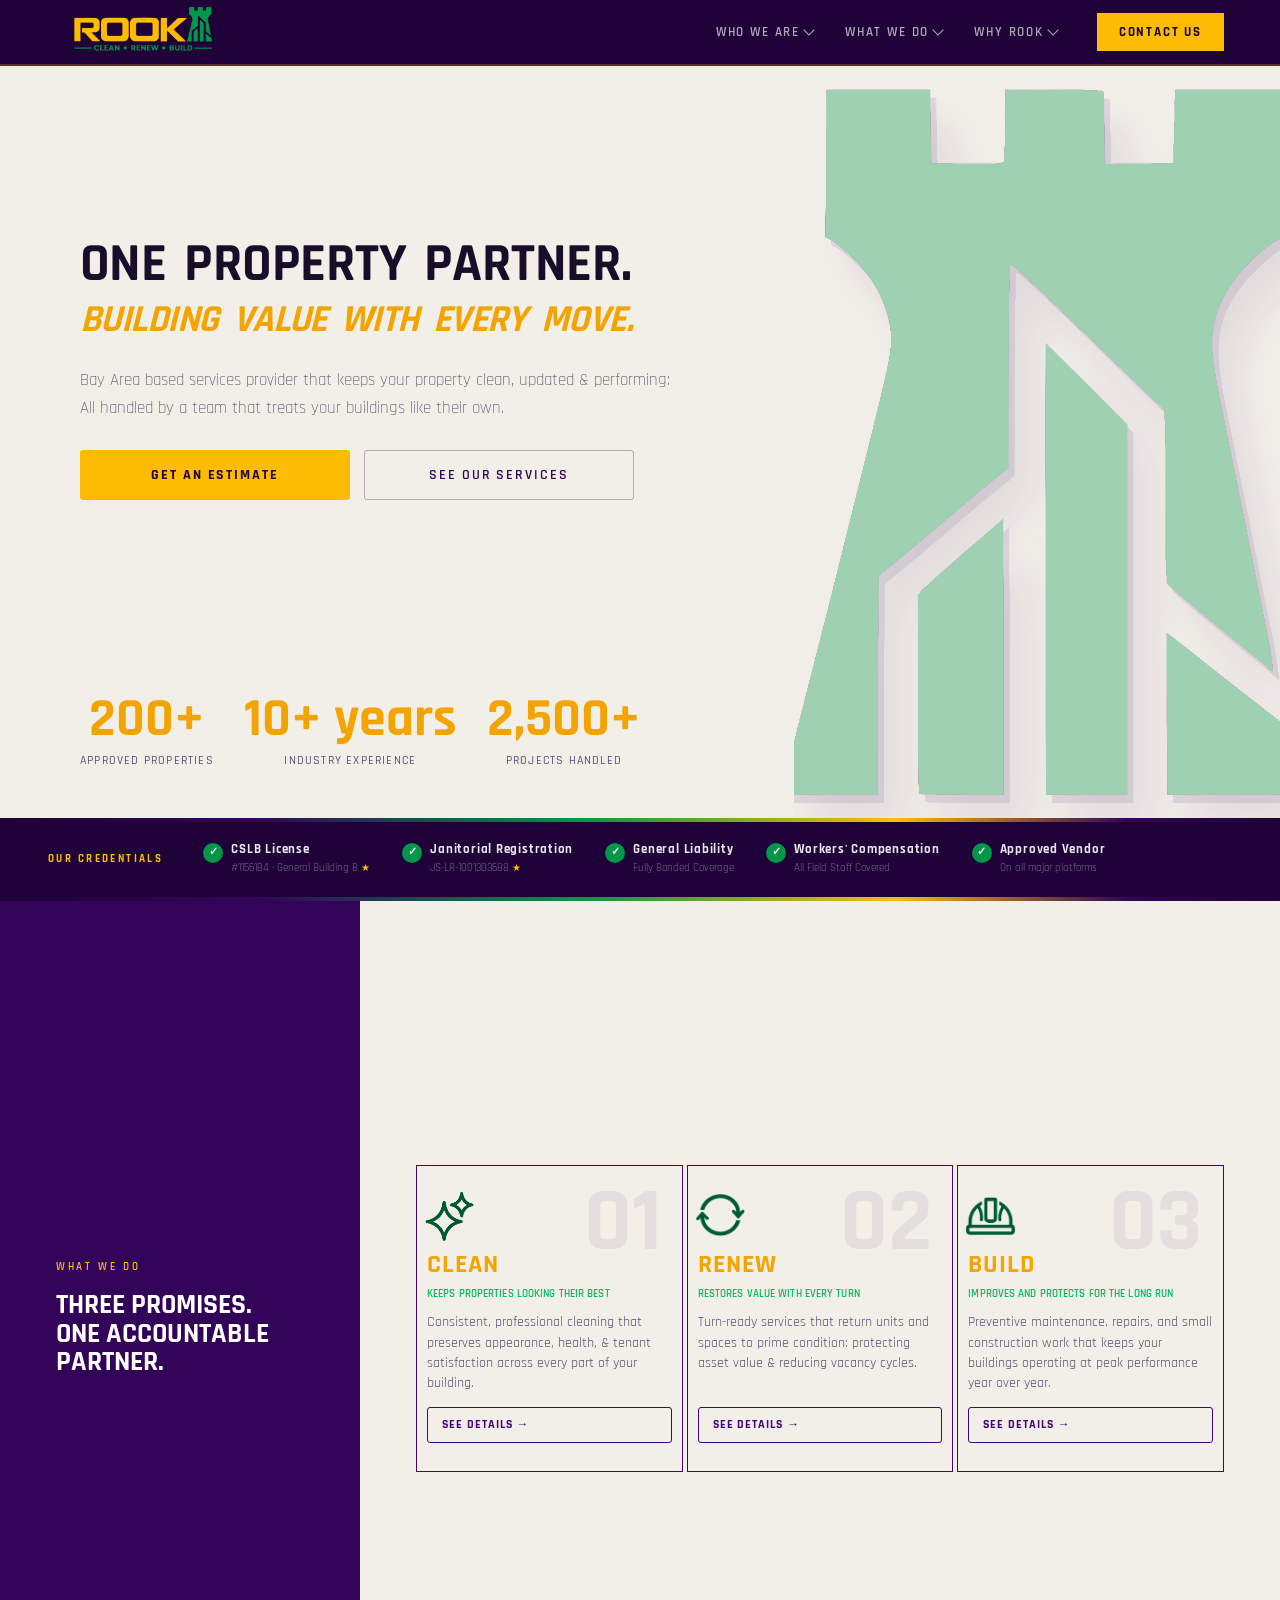
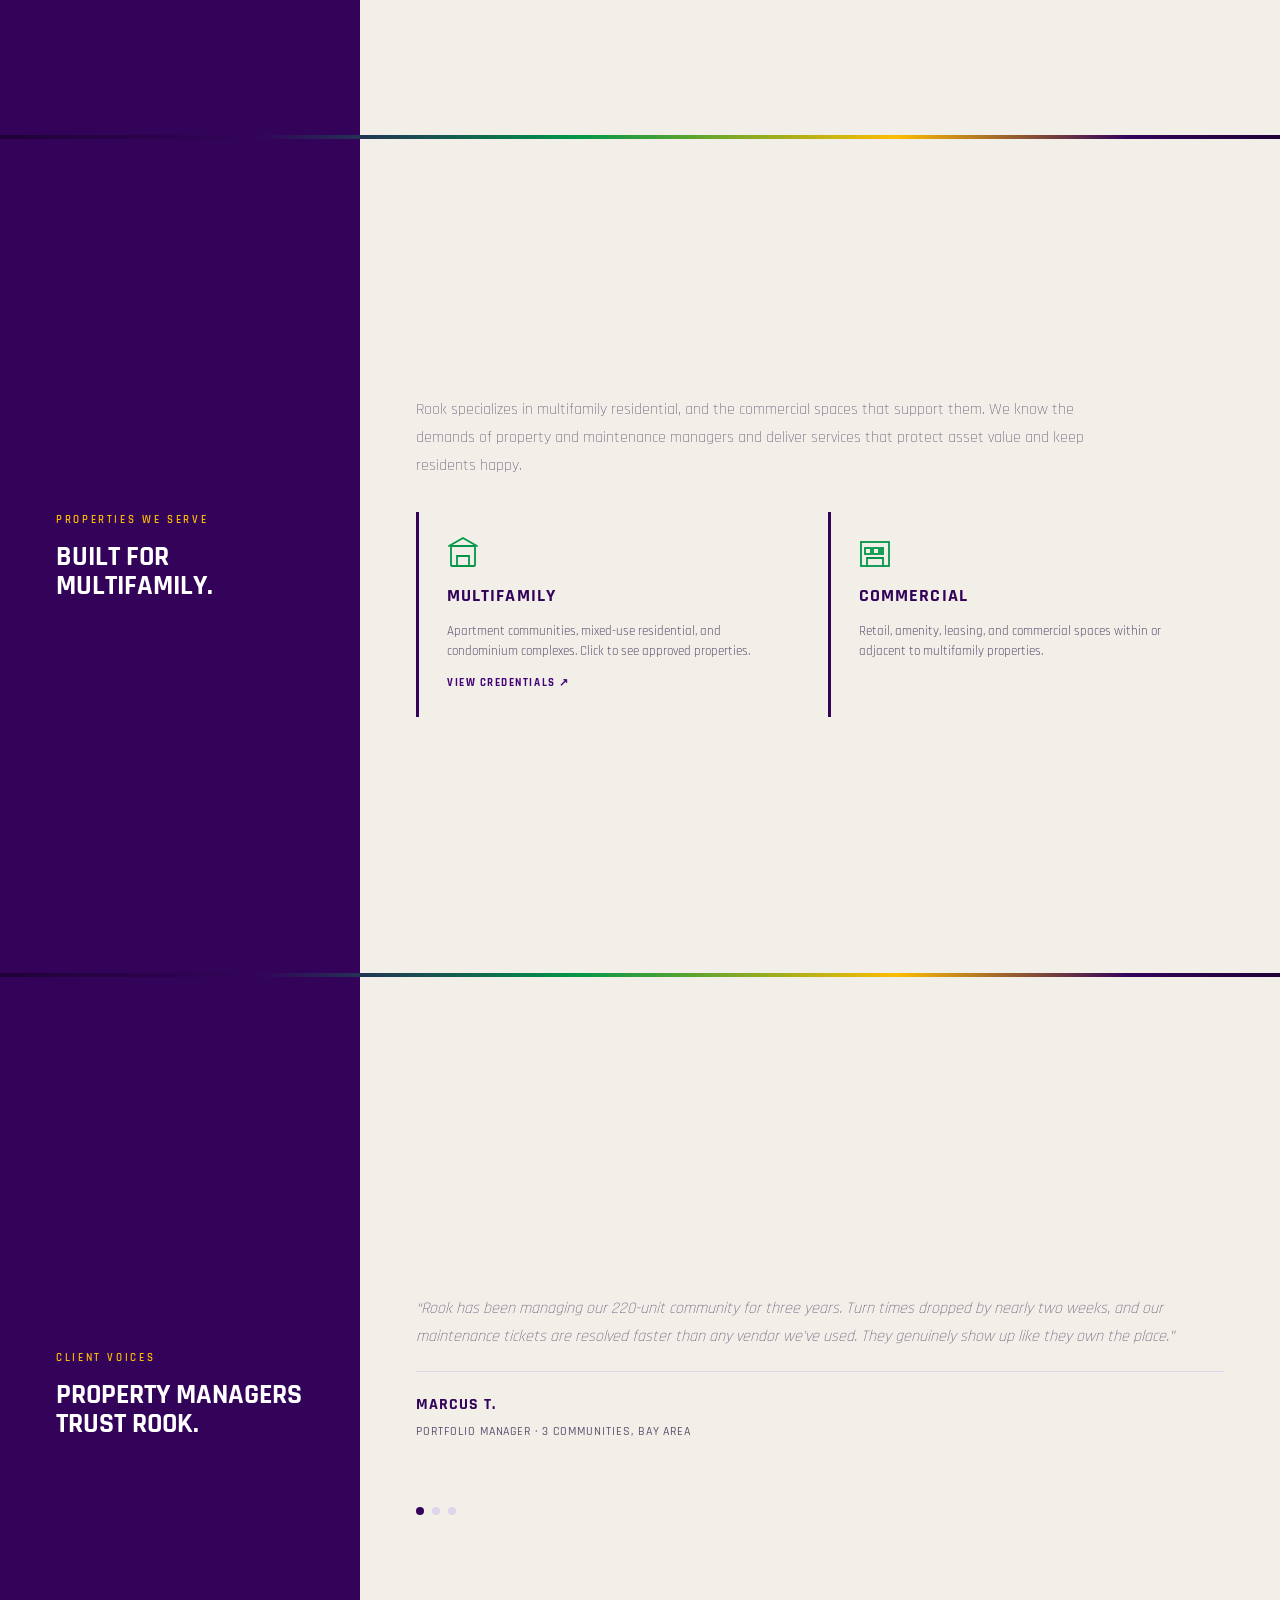
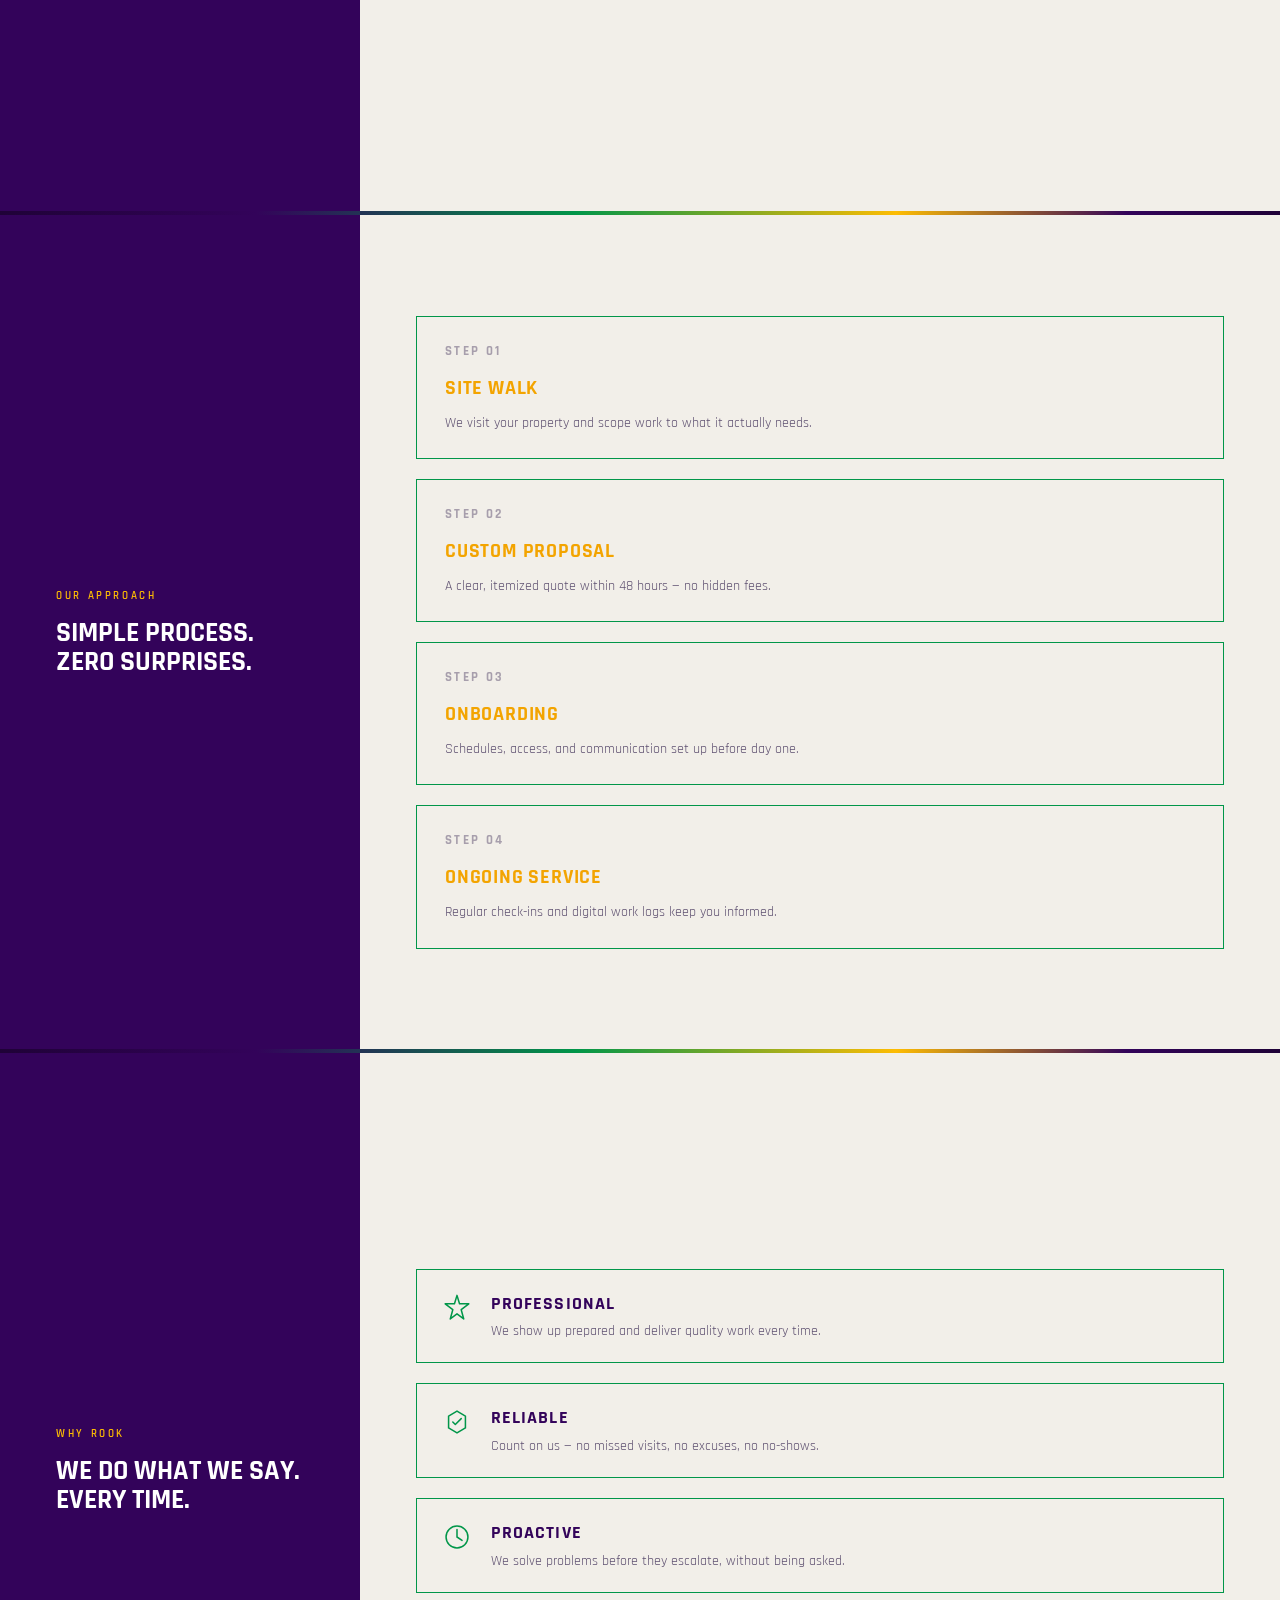
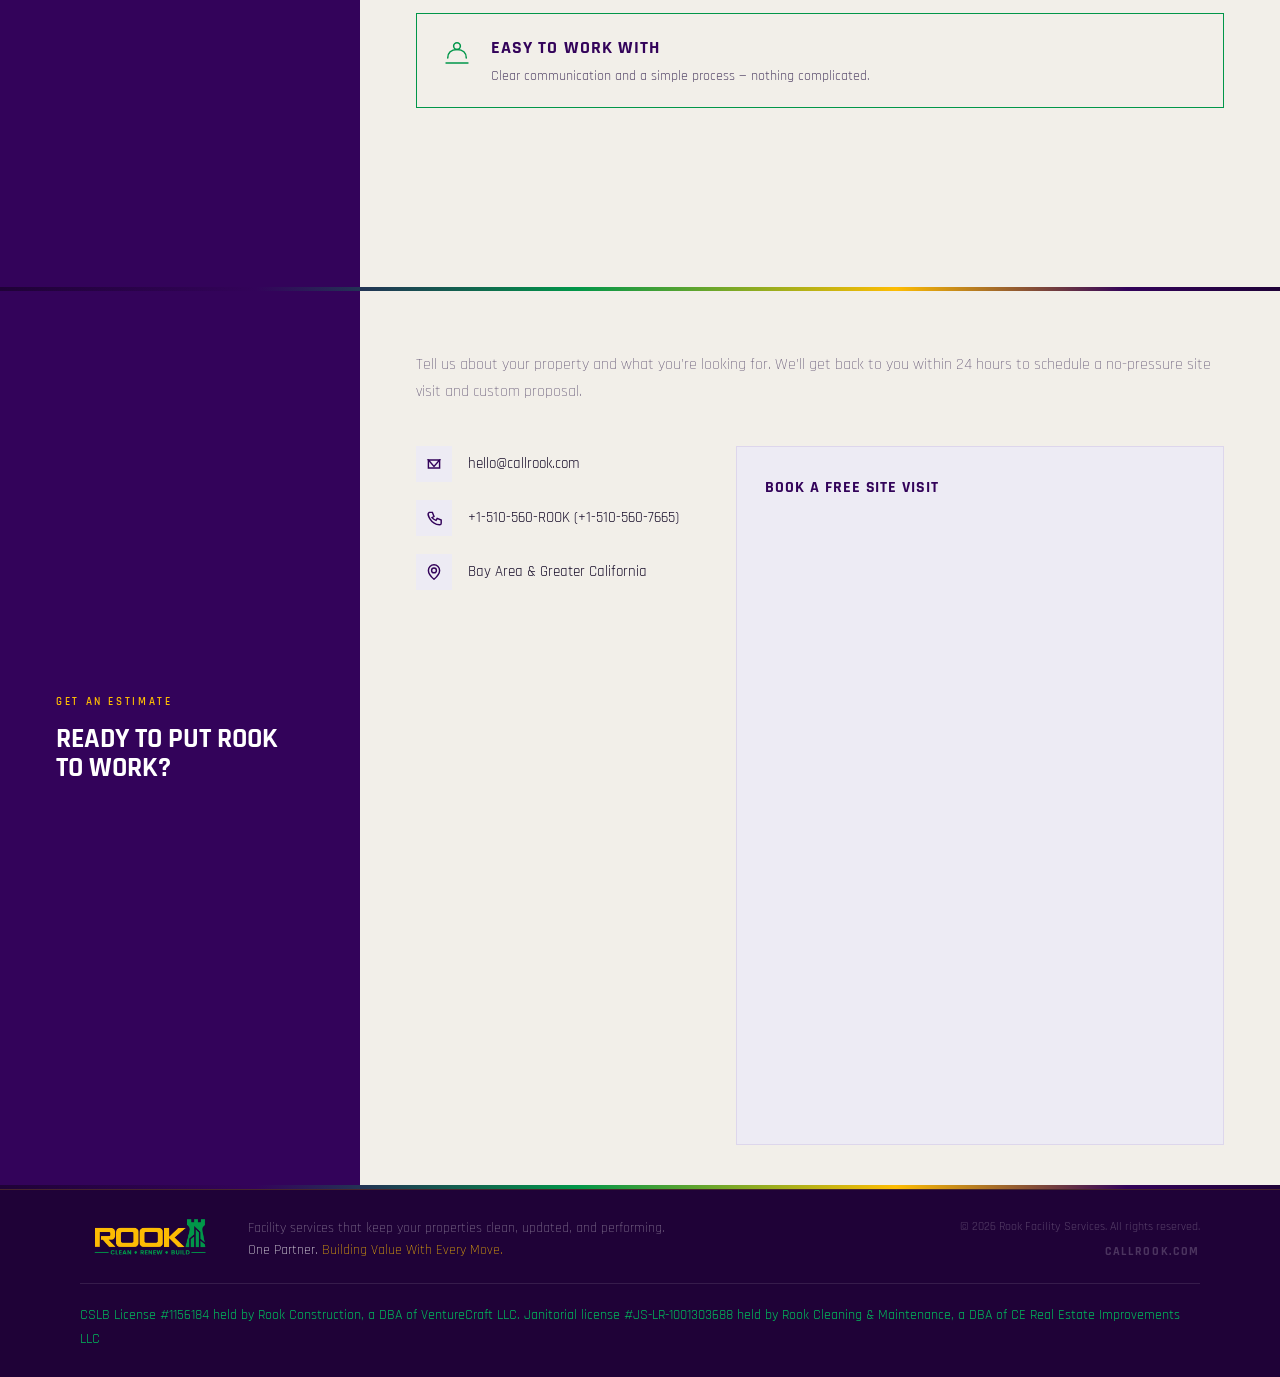
==== commit 9f53831b: "Widen pillar cards, reorder sections, tighten stats spacing - Reduce tr-row title column and content" ====
--- a/index.html
+++ b/index.html
@@ -221,44 +221,6 @@
 <div class="theme-divider" aria-hidden="true"></div>
 
 <!-- ============================================================
-     HOW WE WORK
-     ============================================================ -->
-<section class="tr-wrap" id="about">
-  <div class="tr-row tr-row--screen reveal">
-    <div class="tr-title">
-      <div class="section-label">Our Approach</div>
-      <h2 class="section-title">Simple Process.<br>Zero Surprises.</h2>
-    </div>
-    <div class="tr-content">
-      <div class="process-steps">
-        <div class="process-step">
-          <div class="step-num">STEP 01</div>
-          <div class="step-title">Site Walk</div>
-          <p class="step-desc">We visit your property and scope work to what it actually needs.</p>
-        </div>
-        <div class="process-step">
-          <div class="step-num">STEP 02</div>
-          <div class="step-title">Custom Proposal</div>
-          <p class="step-desc">A clear, itemized quote within 48 hours — no hidden fees.</p>
-        </div>
-        <div class="process-step">
-          <div class="step-num">STEP 03</div>
-          <div class="step-title">Onboarding</div>
-          <p class="step-desc">Schedules, access, and communication set up before day one.</p>
-        </div>
-        <div class="process-step">
-          <div class="step-num">STEP 04</div>
-          <div class="step-title">Ongoing Service</div>
-          <p class="step-desc">Regular check-ins and digital work logs keep you informed.</p>
-        </div>
-      </div>
-    </div>
-  </div>
-</section>
-
-<div class="theme-divider" aria-hidden="true"></div>
-
-<!-- ============================================================
      PROPERTIES SERVED + CLIENT VOICES
      ============================================================ -->
 <section id="properties" class="tr-wrap">
@@ -361,6 +323,44 @@
 <div class="theme-divider" aria-hidden="true"></div>
 
 <!-- ============================================================
+     HOW WE WORK
+     ============================================================ -->
+<section class="tr-wrap" id="about">
+  <div class="tr-row tr-row--screen reveal">
+    <div class="tr-title">
+      <div class="section-label">Our Approach</div>
+      <h2 class="section-title">Simple Process.<br>Zero Surprises.</h2>
+    </div>
+    <div class="tr-content">
+      <div class="process-steps">
+        <div class="process-step">
+          <div class="step-num">STEP 01</div>
+          <div class="step-title">Site Walk</div>
+          <p class="step-desc">We visit your property and scope work to what it actually needs.</p>
+        </div>
+        <div class="process-step">
+          <div class="step-num">STEP 02</div>
+          <div class="step-title">Custom Proposal</div>
+          <p class="step-desc">A clear, itemized quote within 48 hours — no hidden fees.</p>
+        </div>
+        <div class="process-step">
+          <div class="step-num">STEP 03</div>
+          <div class="step-title">Onboarding</div>
+          <p class="step-desc">Schedules, access, and communication set up before day one.</p>
+        </div>
+        <div class="process-step">
+          <div class="step-num">STEP 04</div>
+          <div class="step-title">Ongoing Service</div>
+          <p class="step-desc">Regular check-ins and digital work logs keep you informed.</p>
+        </div>
+      </div>
+    </div>
+  </div>
+</section>
+
+<div class="theme-divider" aria-hidden="true"></div>
+
+<!-- ============================================================
      WHY ROOK + GET AN ESTIMATE
      ============================================================ -->
 <section id="quote" class="tr-wrap">
--- a/css/style.css
+++ b/css/style.css
@@ -274,7 +274,7 @@
 
 .hero-trust {
   display: flex;
-  gap: 48px;
+  gap: 30px;
 }
 .trust-stat { text-align: center; }
 .trust-number {
@@ -477,7 +477,7 @@
 }
 
 .pillar {
-  padding: 28px 14px 28px;
+  padding: 28px 10px 28px;
   border: 1.5px solid var(--purple-mid);
   position: relative;
   overflow: hidden;
@@ -541,8 +541,8 @@
 .pillar-tagline {
   font-family: 'Rajdhani', sans-serif;
   font-weight: 600;
-  font-size: 11.5px;
-  letter-spacing: 0.03em;
+  font-size: 10.5px;
+  letter-spacing: 0.01em;
   text-transform: uppercase;
   margin-bottom: 10px;
   white-space: normal;
@@ -601,7 +601,7 @@
 
 .tr-row {
   display: grid;
-  grid-template-columns: 440px 1fr;
+  grid-template-columns: 360px 1fr;
   gap: 0;
   background: #F2EFE9;
   scroll-margin-top: 24px;
@@ -639,7 +639,7 @@
 
 .tr-content {
   background: #F2EFE9;
-  padding: 40px 80px;
+  padding: 40px 56px;
 }
 
 .properties-desc {
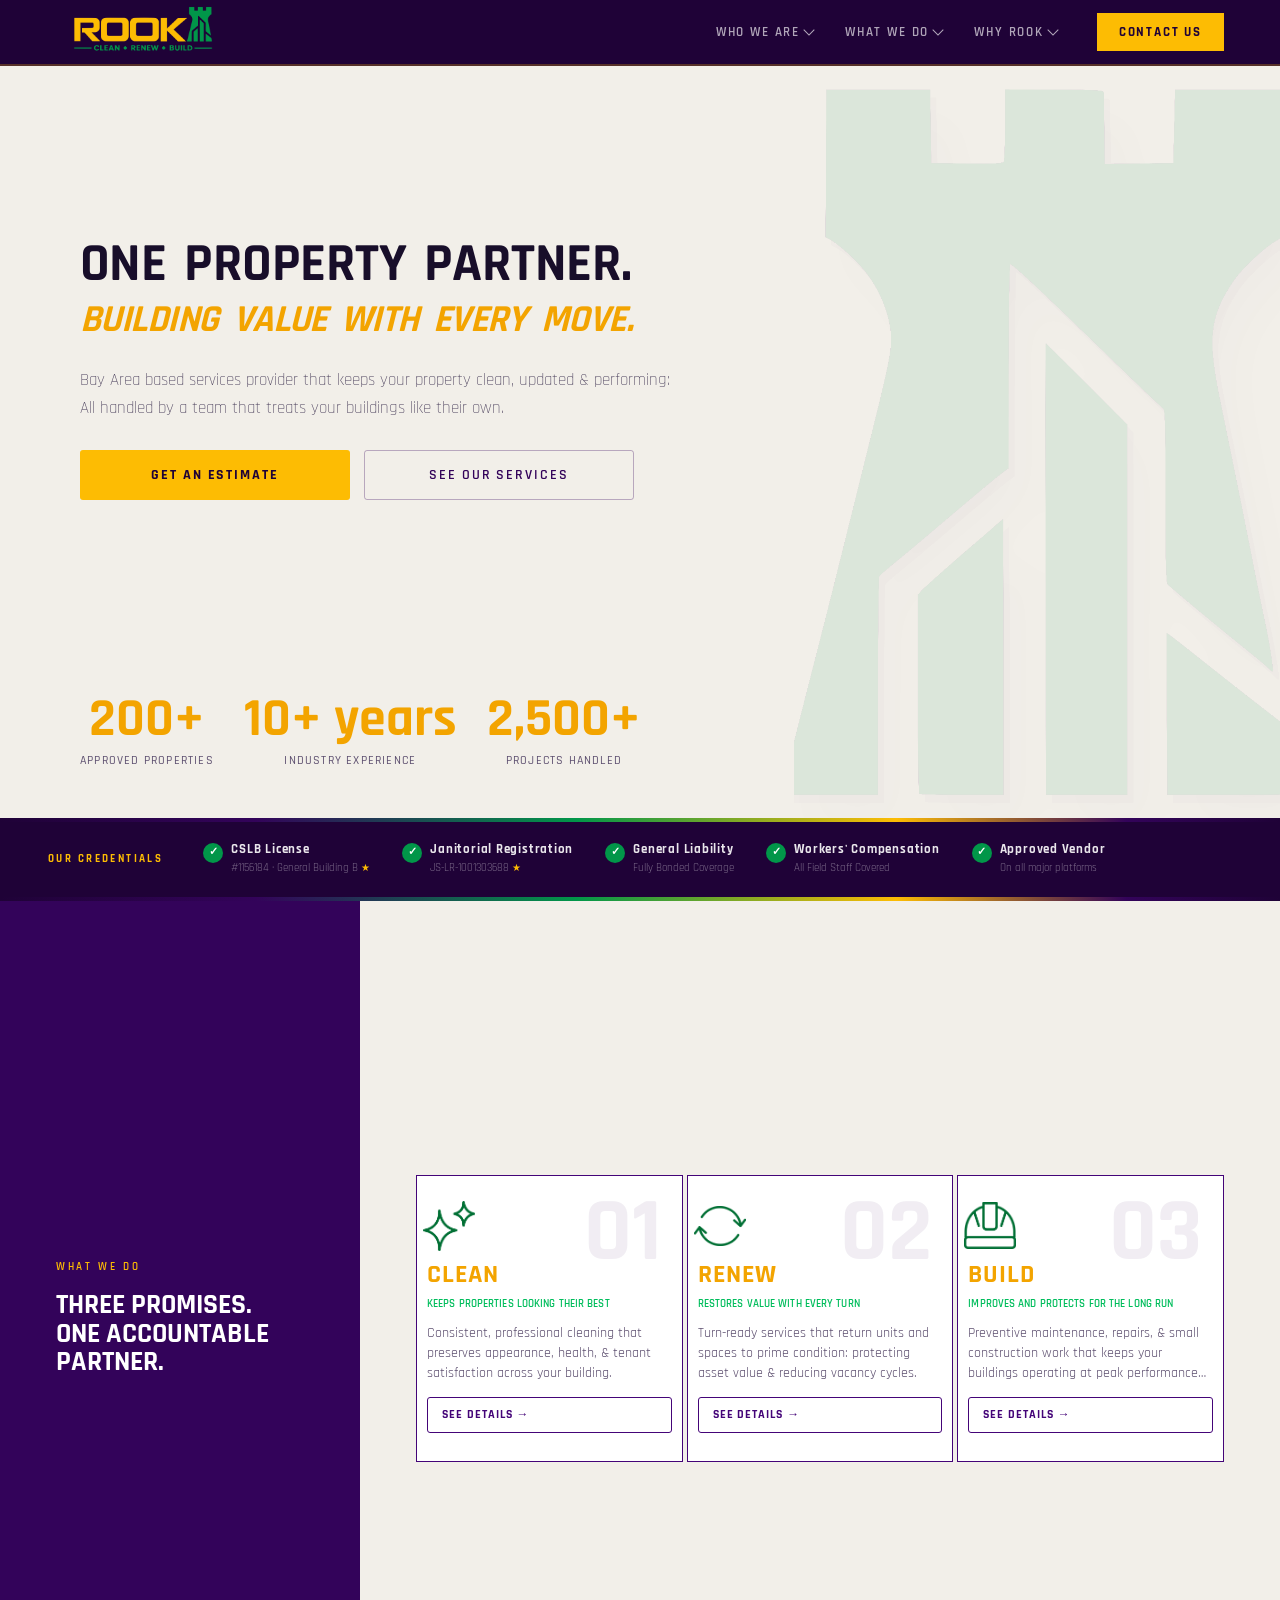
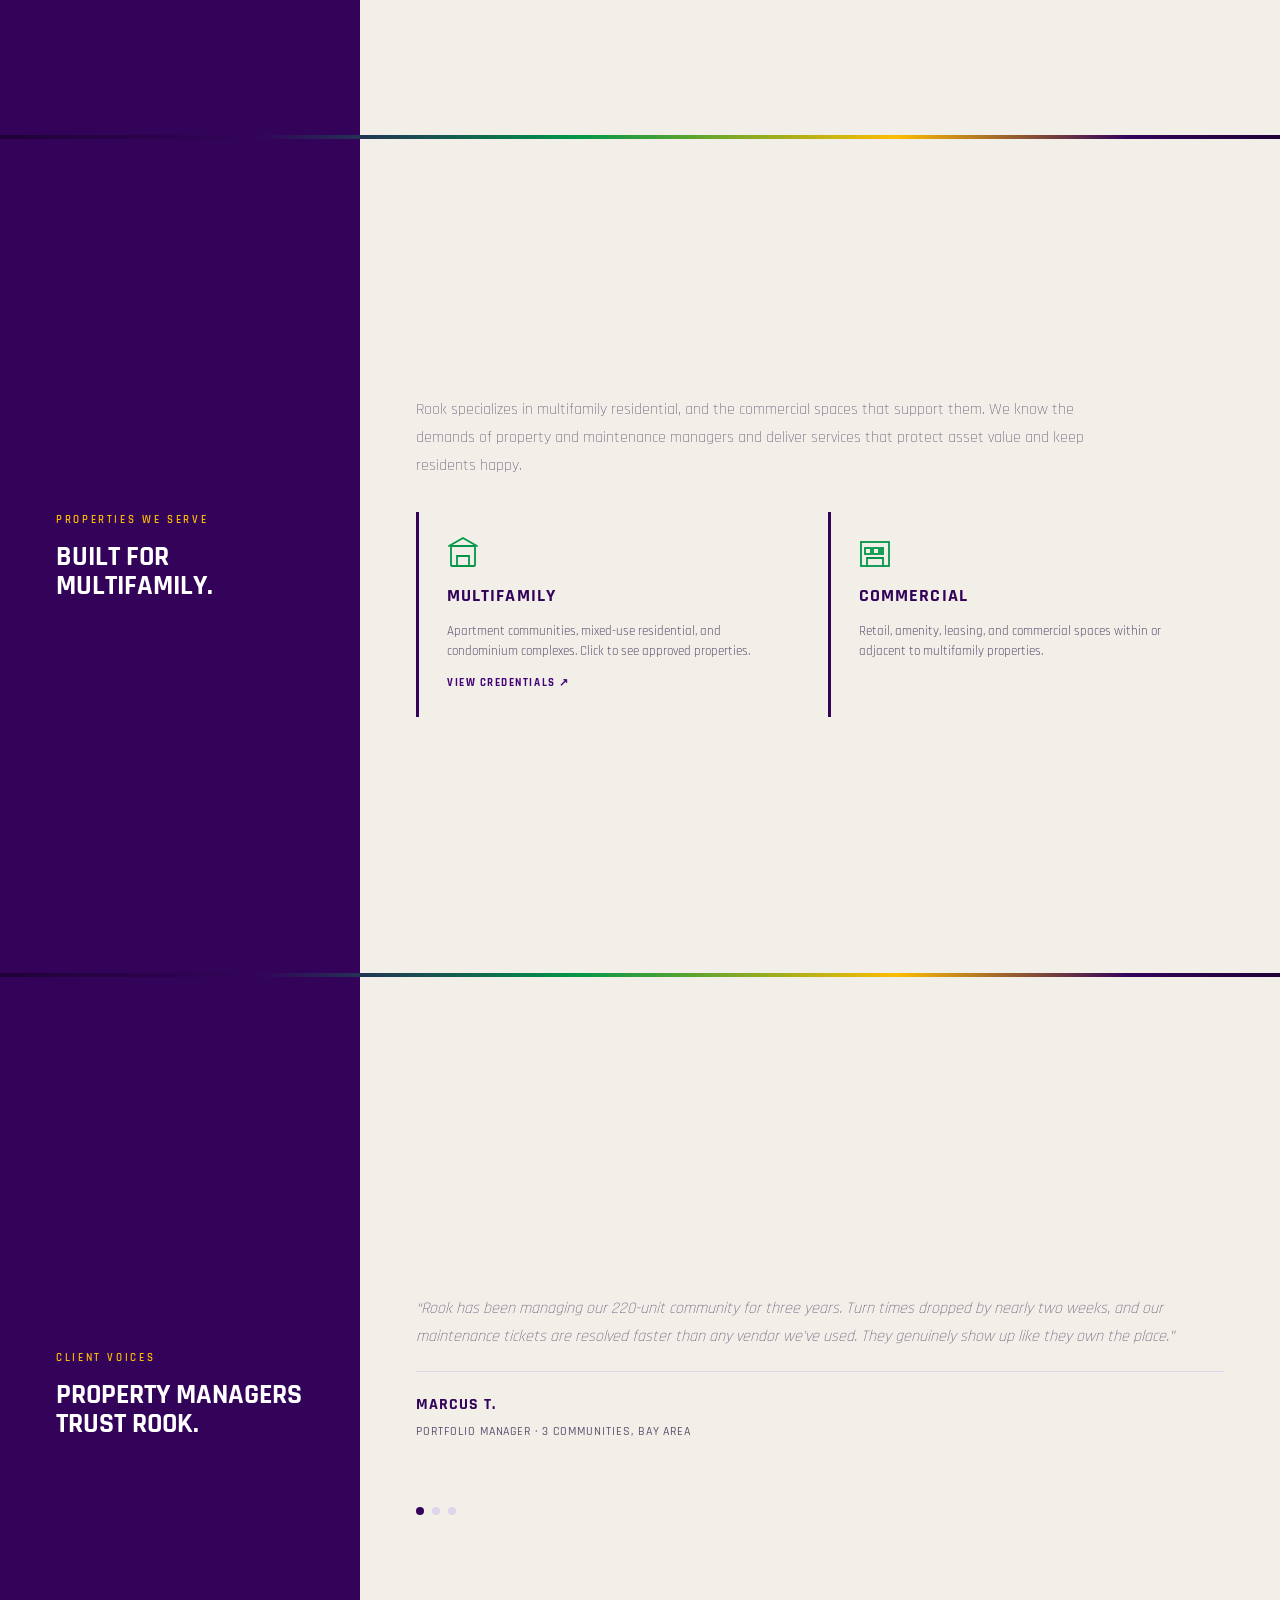
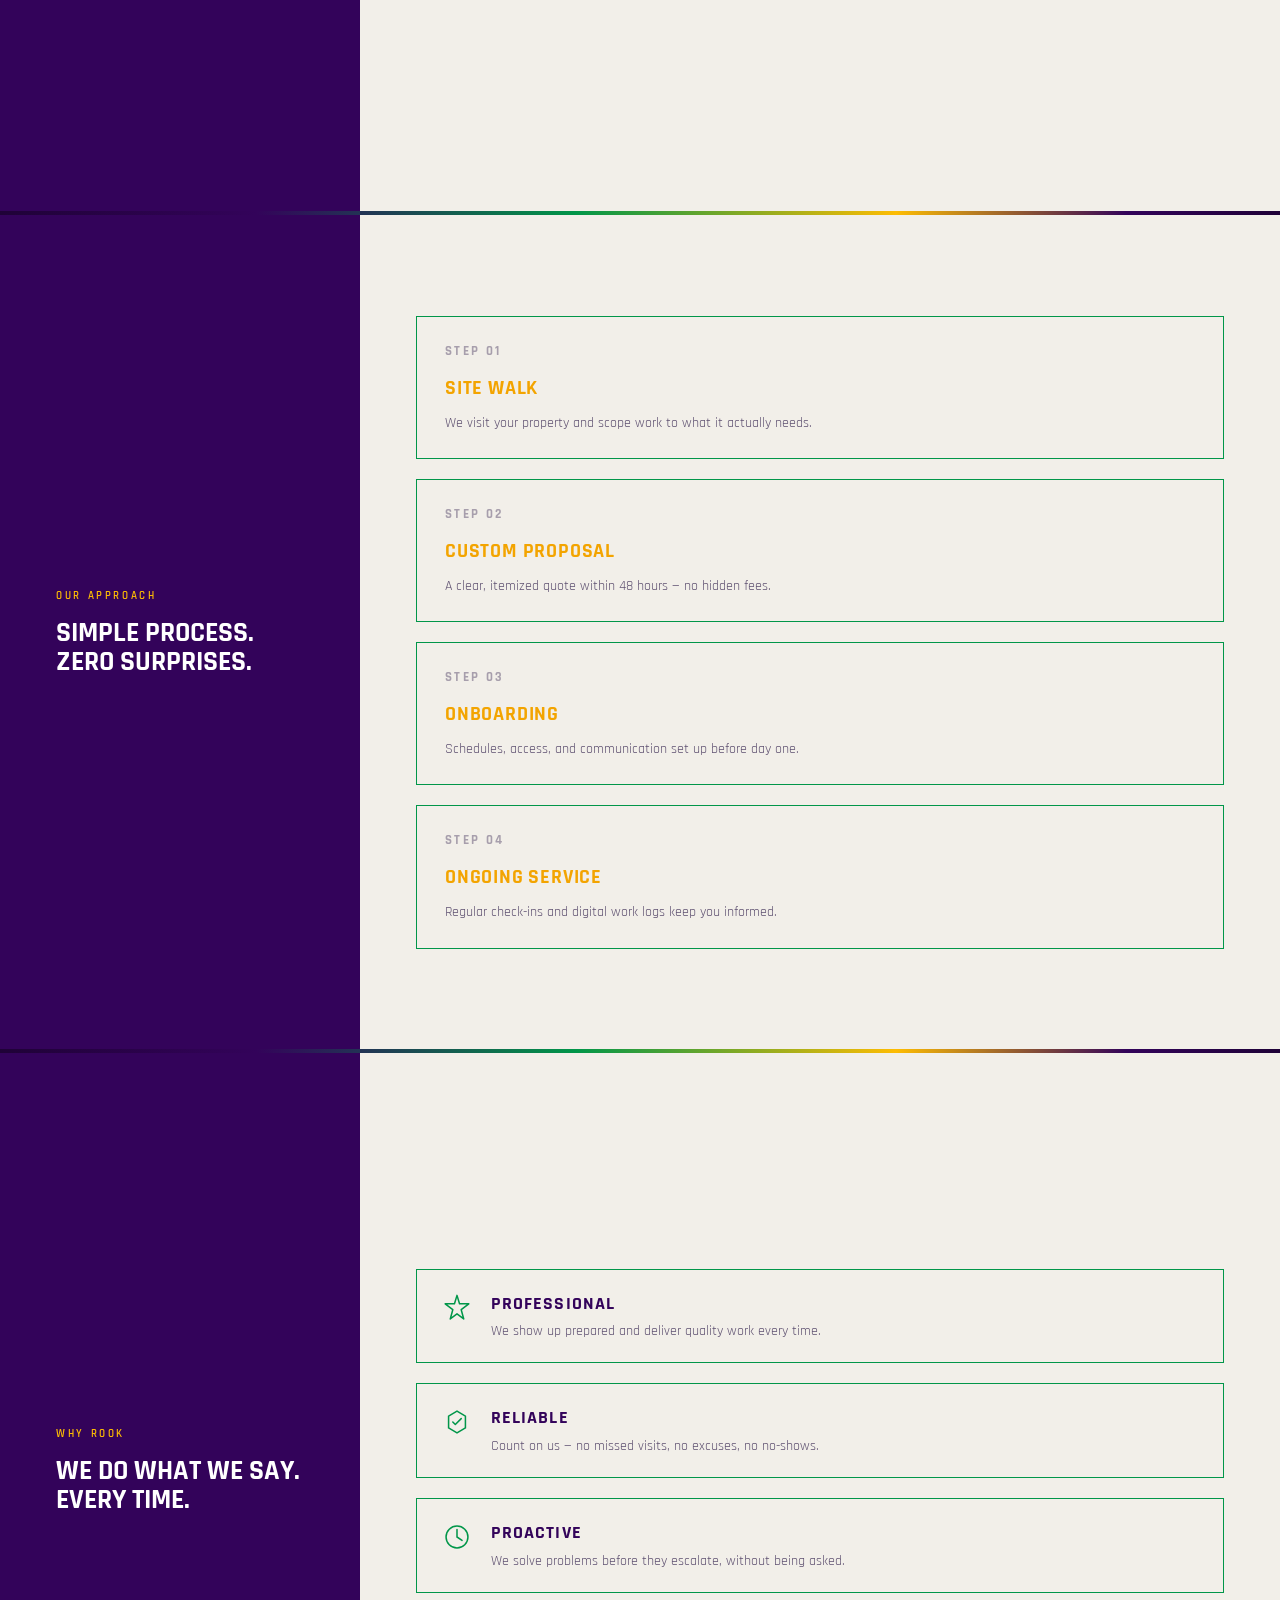
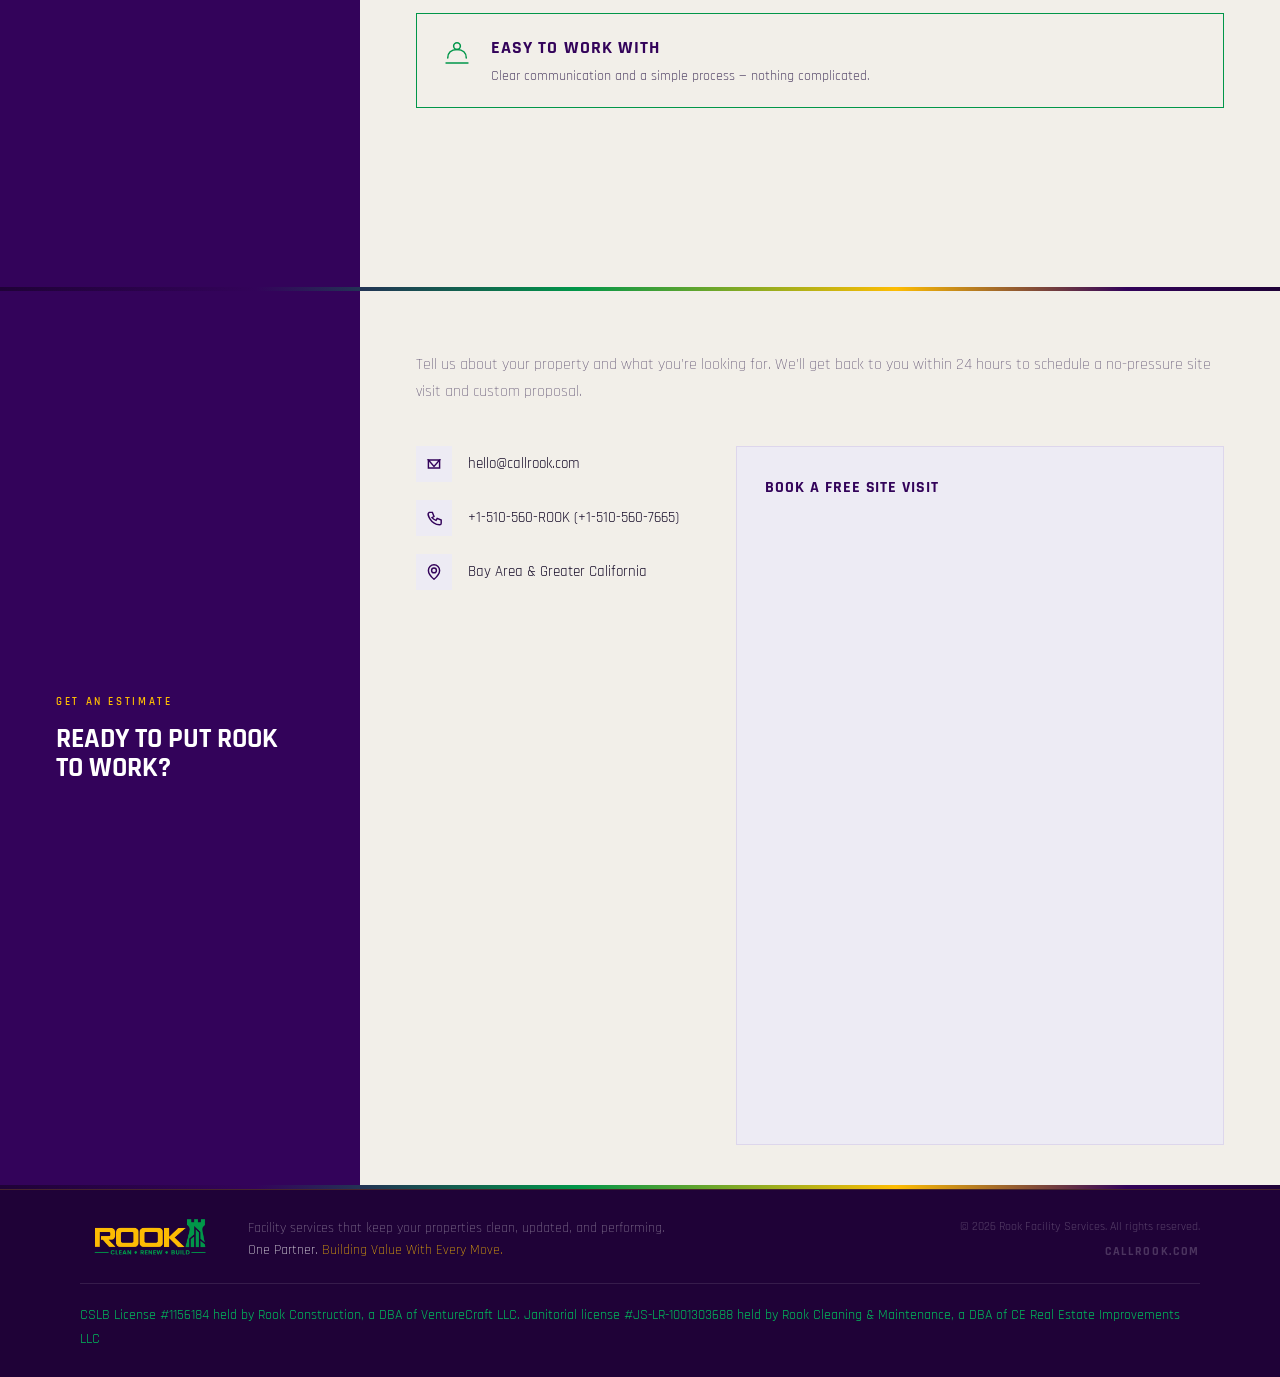
==== commit 0a60d043: "Update pillar icons and polish What We Do section - Swap in new high-quality icons for Clean/Renew/B" ====
--- a/index.html
+++ b/index.html
@@ -185,7 +185,7 @@
           </div>
           <h3 class="pillar-name">Clean</h3>
           <p class="pillar-tagline">Keeps properties looking their best</p>
-          <p class="pillar-desc">Consistent, professional cleaning that preserves appearance, health, &amp; tenant satisfaction across every part of your building.</p>
+          <p class="pillar-desc">Consistent, professional cleaning that preserves appearance, health, &amp; tenant satisfaction across your building.</p>
           <a href="projects.html#clean" class="pillar-see-details">See Details →</a>
         </div>
 
@@ -209,7 +209,7 @@
           </div>
           <h3 class="pillar-name">Build</h3>
           <p class="pillar-tagline">Improves and protects for the long run</p>
-          <p class="pillar-desc">Preventive maintenance, repairs, and small construction work that keeps your buildings operating at peak performance year over year.</p>
+          <p class="pillar-desc">Preventive maintenance, repairs, &amp; small construction work that keeps your buildings operating at peak performance year over year.</p>
           <a href="projects.html#build" class="pillar-see-details">See Details →</a>
         </div>
 
@@ -308,6 +308,8 @@
     <div class="modal-label">Approved &amp; Credentialed On</div>
     <h3 class="modal-title">Properties We're Trusted On</h3>
     <p class="modal-sub">Rook is approved and actively working with leading multifamily operators across the Bay Area.</p>
+
+    <div class="modal-section-label">Multifamily Groups</div>
     <div class="modal-logos">
       <div class="modal-company">Brookfield Properties</div>
       <div class="modal-company">Milcreek Residential</div>
@@ -316,6 +318,16 @@
       <div class="modal-company">Greystar</div>
       <div class="modal-company">Willow Bridge</div>
     </div>
+
+    <div class="modal-section-label">Vendor Platforms</div>
+    <div class="modal-logos">
+      <div class="modal-company modal-company--platform">RealPage</div>
+      <div class="modal-company modal-company--platform">Yardi</div>
+      <div class="modal-company modal-company--platform">VendorAccess</div>
+    </div>
+
+    <p class="modal-disclaimer">This isn't a comprehensive list — we work with many more communities and platforms.</p>
+
     <a href="#estimate" class="modal-cta" onclick="closeCredentials()">Get an Estimate →</a>
   </div>
 </div>
--- a/css/style.css
+++ b/css/style.css
@@ -415,13 +415,13 @@
   transform: translateX(-50%);
   z-index: 0;
   pointer-events: none;
-  opacity: 0.34;
-  filter: drop-shadow(6px 8px 0 rgba(51,3,90,0.3)) drop-shadow(24px 32px 22px rgba(51,3,90,0.25));
+  opacity: 0.09;
+  filter: drop-shadow(6px 8px 0 rgba(51,3,90,0.18)) drop-shadow(24px 32px 22px rgba(51,3,90,0.15));
 }
 .hero-right-wordmark-shadow {
   transform: translate(calc(-50% + 40px), 52px);
   filter: brightness(0) blur(22px);
-  opacity: 0.45;
+  opacity: 0.18;
   z-index: -1;
 }
 
@@ -482,7 +482,7 @@
   position: relative;
   overflow: hidden;
   transition: background 0.3s;
-  background: var(--surface);
+  background: #fff;
   color: var(--text-1);
   display: flex;
   flex-direction: column;
@@ -535,7 +535,7 @@
   z-index: 1;
 }
 .pillar:hover {
-  background: #F9F7FA;
+  background: var(--bg-alt);
 }
 
 .pillar-tagline {
@@ -557,6 +557,10 @@
   margin-bottom: 14px;
   position: relative;
   z-index: 1;
+  display: -webkit-box;
+  -webkit-line-clamp: 3;
+  -webkit-box-orient: vertical;
+  overflow: hidden;
 }
 
 .pillar-see-details {
@@ -1327,6 +1331,8 @@
   padding: 48px 40px;
   max-width: 520px;
   width: 90%;
+  max-height: 85vh;
+  overflow-y: auto;
   position: relative;
   box-shadow: 0 24px 80px rgba(0,0,0,0.4);
 }
@@ -1363,11 +1369,20 @@
   line-height: 1.6;
   margin-bottom: 28px;
 }
+.modal-section-label {
+  font-family: 'Rajdhani', sans-serif;
+  font-weight: 700;
+  font-size: 11px;
+  letter-spacing: 0.16em;
+  text-transform: uppercase;
+  color: var(--text-2);
+  margin-bottom: 10px;
+}
 .modal-logos {
   display: grid;
   grid-template-columns: 1fr 1fr;
   gap: 12px;
-  margin-bottom: 32px;
+  margin-bottom: 24px;
 }
 .modal-company {
   background: var(--bg-alt);
@@ -1379,6 +1394,14 @@
   letter-spacing: 0.04em;
   color: var(--text-1);
   border-radius: 0 6px 6px 0;
+}
+.modal-company--platform { border-left-color: var(--purple-mid); }
+.modal-disclaimer {
+  font-size: 12px;
+  font-style: italic;
+  color: var(--text-2);
+  line-height: 1.5;
+  margin-bottom: 28px;
 }
 .modal-cta {
   display: inline-block;
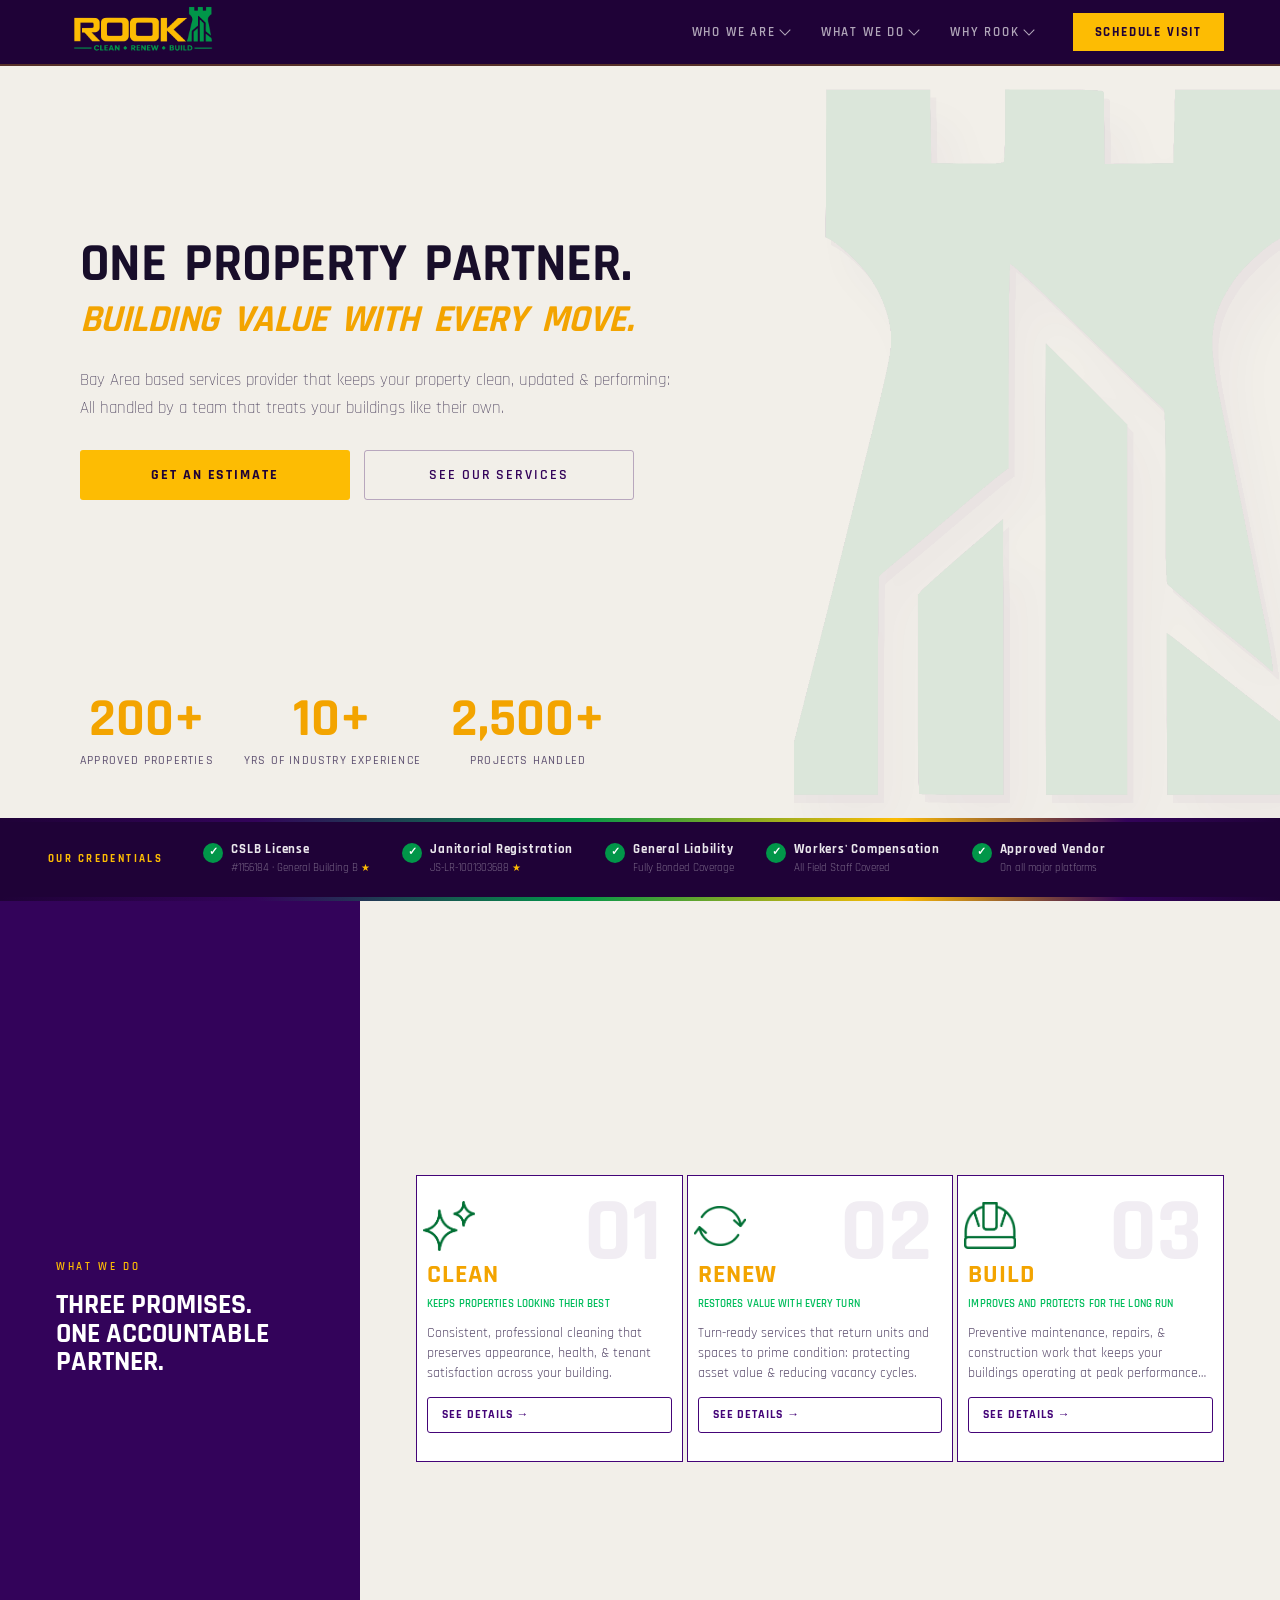
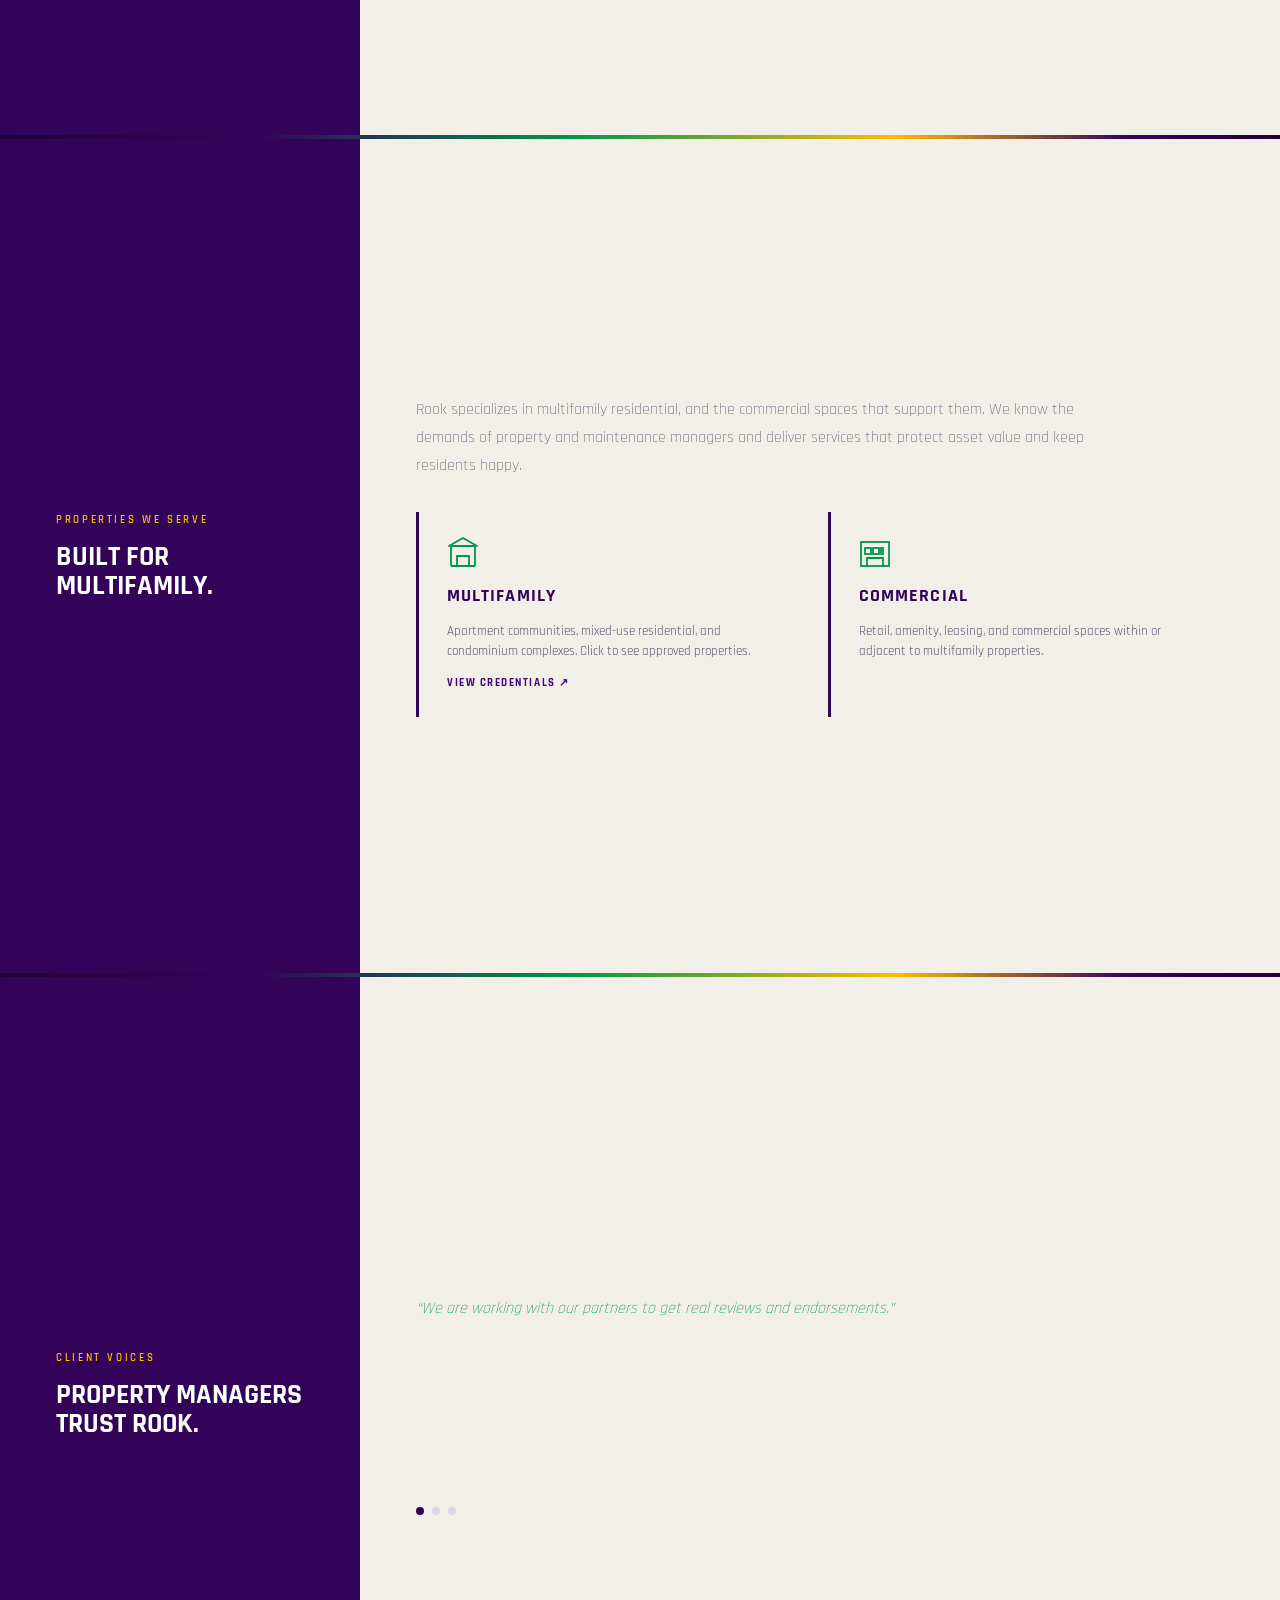
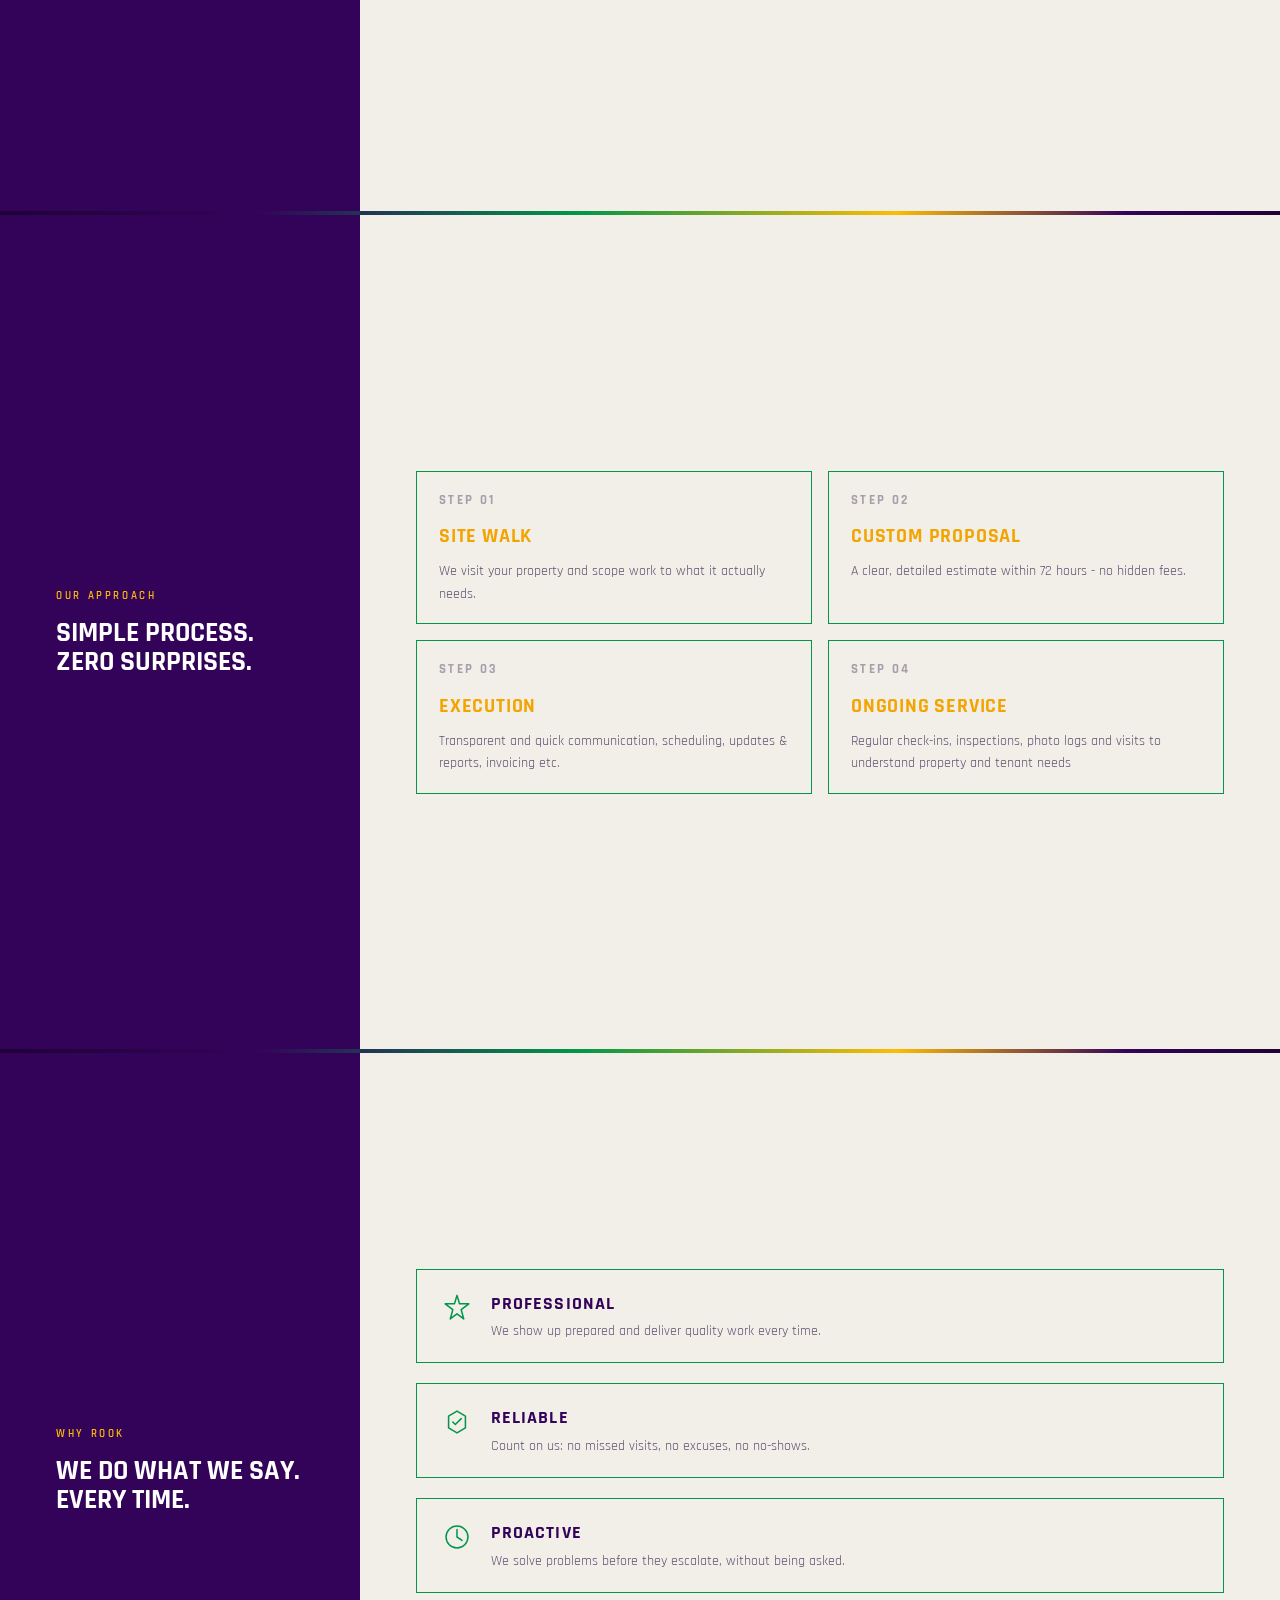
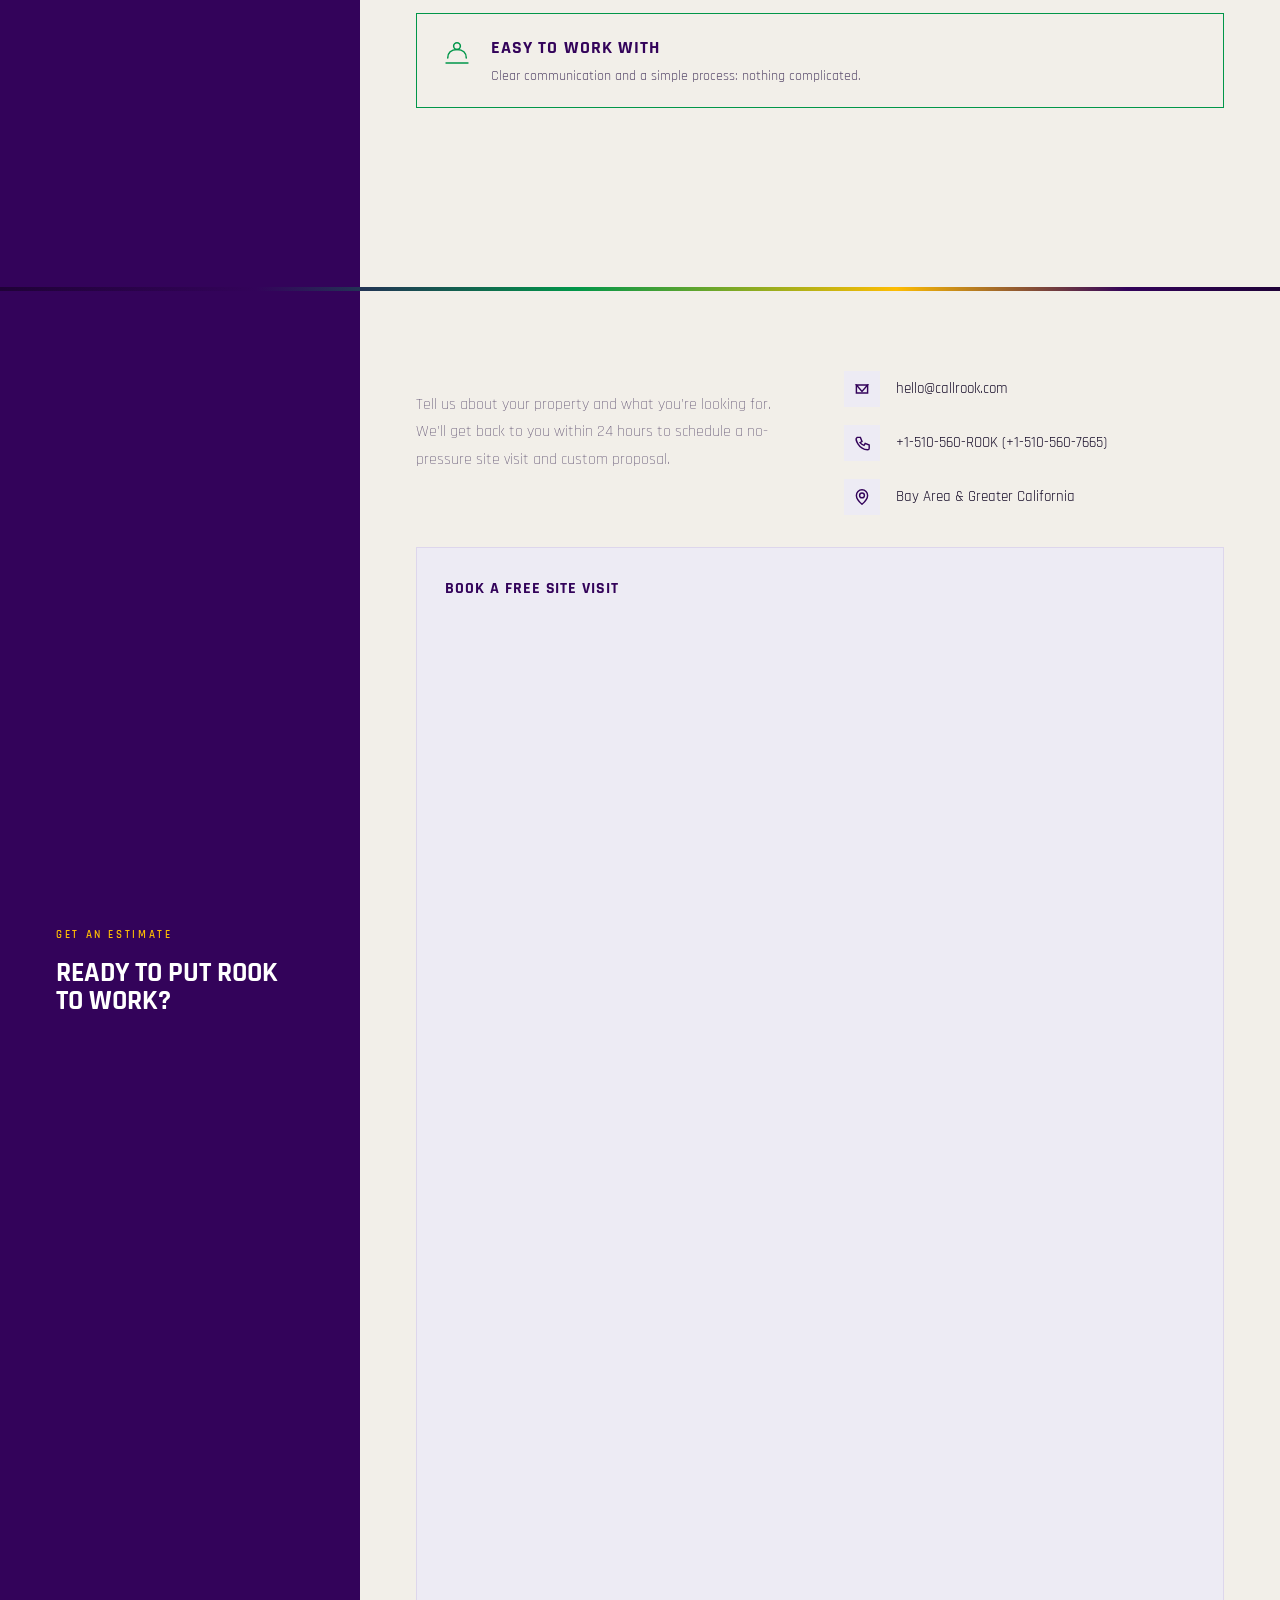
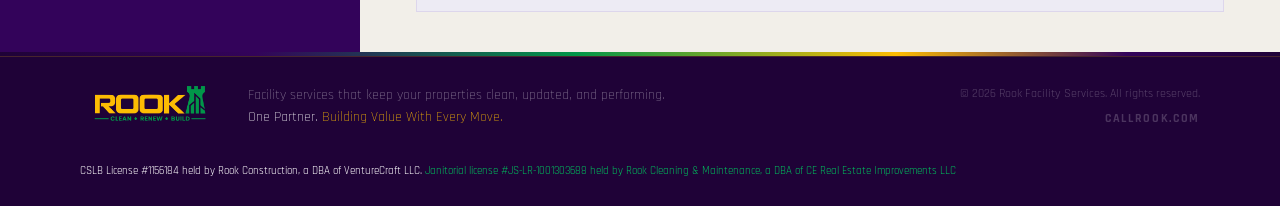
==== commit 31a8b2fd: "Hero, pillars, approach, estimate, and footer polish pass - Hero: darken castle shadow for visibilit" ====
--- a/index.html
+++ b/index.html
@@ -44,7 +44,7 @@
         </ul>
       </li>
     </ul>
-    <a href="#estimate" class="nav-cta">Contact Us</a>
+    <a href="#estimate" class="nav-cta">Schedule Visit</a>
     <button class="nav-hamburger" aria-label="Open navigation menu" aria-expanded="false" aria-controls="mobile-nav" onclick="toggleMobileNav(this)">
       <span></span><span></span><span></span>
     </button>
@@ -67,7 +67,7 @@
     <li><a class="mobile-nav-sublink" href="#about" onclick="closeMobileNav()">Our Approach</a></li>
     <li><a class="mobile-nav-sublink" href="#testimonials" onclick="closeMobileNav()">Client Voices</a></li>
   </ul>
-  <a href="#estimate" class="mobile-cta" onclick="closeMobileNav()">Contact Us</a>
+  <a href="#estimate" class="mobile-cta" onclick="closeMobileNav()">Schedule Visit</a>
 </nav>
 
 <!-- ============================================================
@@ -97,8 +97,8 @@
           <div class="trust-label">Approved Properties</div>
         </div>
         <div class="trust-stat">
-          <div class="trust-number">10+ years</div>
-          <div class="trust-label">Industry Experience</div>
+          <div class="trust-number">10+</div>
+          <div class="trust-label">Yrs of Industry Experience</div>
         </div>
         <div class="trust-stat">
           <div class="trust-number">2,500+</div>
@@ -209,7 +209,7 @@
           </div>
           <h3 class="pillar-name">Build</h3>
           <p class="pillar-tagline">Improves and protects for the long run</p>
-          <p class="pillar-desc">Preventive maintenance, repairs, &amp; small construction work that keeps your buildings operating at peak performance year over year.</p>
+          <p class="pillar-desc">Preventive maintenance, repairs, &amp; construction work that keeps your buildings operating at peak performance year over year.</p>
           <a href="projects.html#build" class="pillar-see-details">See Details →</a>
         </div>
 
@@ -268,27 +268,15 @@
     <div class="tr-content">
       <div class="testimonial-rotator">
         <div class="testimonial-slide active">
-          <p class="testimonial-quote">Rook has been managing our 220-unit community for three years. Turn times dropped by nearly two weeks, and our maintenance tickets are resolved faster than any vendor we've used. They genuinely show up like they own the place.</p>
-          <div class="testimonial-meta">
-            <div class="testimonial-name">Marcus T.</div>
-            <div class="testimonial-role">Portfolio Manager · 3 Communities, Bay Area</div>
-          </div>
+          <p class="testimonial-quote testimonial-quote--placeholder">We are working with our partners to get real reviews and endorsements.</p>
         </div>
 
         <div class="testimonial-slide">
-          <p class="testimonial-quote">What sold me was the site walk. Most vendors send a form and a quote. Rook walked every floor with me and came back with a proposal that actually reflected what I'd described. That level of attention has continued through the whole relationship.</p>
-          <div class="testimonial-meta">
-            <div class="testimonial-name">Sandra R.</div>
-            <div class="testimonial-role">Asset Manager · Class A Office, San Jose</div>
-          </div>
+          <p class="testimonial-quote testimonial-quote--placeholder">We are working with our partners to get real reviews and endorsements.</p>
         </div>
 
         <div class="testimonial-slide">
-          <p class="testimonial-quote">We've had Rook handle everything from daily janitorial to a full parking structure repaint. One call, one team, no coordination headaches. For our HOA board, that simplicity is worth as much as the quality of the work itself.</p>
-          <div class="testimonial-meta">
-            <div class="testimonial-name">Derek K.</div>
-            <div class="testimonial-role">HOA Board President · 180-Unit Community</div>
-          </div>
+          <p class="testimonial-quote testimonial-quote--placeholder">We are working with our partners to get real reviews and endorsements.</p>
         </div>
 
         <div class="testimonial-dots">
@@ -320,7 +308,7 @@
     </div>
 
     <div class="modal-section-label">Vendor Platforms</div>
-    <div class="modal-logos">
+    <div class="modal-logos modal-logos--platforms">
       <div class="modal-company modal-company--platform">RealPage</div>
       <div class="modal-company modal-company--platform">Yardi</div>
       <div class="modal-company modal-company--platform">VendorAccess</div>
@@ -353,17 +341,17 @@
         <div class="process-step">
           <div class="step-num">STEP 02</div>
           <div class="step-title">Custom Proposal</div>
-          <p class="step-desc">A clear, itemized quote within 48 hours — no hidden fees.</p>
+          <p class="step-desc">A clear, detailed estimate within 72 hours - no hidden fees.</p>
         </div>
         <div class="process-step">
           <div class="step-num">STEP 03</div>
-          <div class="step-title">Onboarding</div>
-          <p class="step-desc">Schedules, access, and communication set up before day one.</p>
+          <div class="step-title">Execution</div>
+          <p class="step-desc">Transparent and quick communication, scheduling, updates &amp; reports, invoicing etc.</p>
         </div>
         <div class="process-step">
           <div class="step-num">STEP 04</div>
           <div class="step-title">Ongoing Service</div>
-          <p class="step-desc">Regular check-ins and digital work logs keep you informed.</p>
+          <p class="step-desc">Regular check-ins, inspections, photo logs and visits to understand property and tenant needs</p>
         </div>
       </div>
     </div>
@@ -399,7 +387,7 @@
           </svg>
           <div>
             <div class="value-name">Reliable</div>
-            <p class="value-desc">Count on us — no missed visits, no excuses, no no-shows.</p>
+            <p class="value-desc">Count on us: no missed visits, no excuses, no no-shows.</p>
           </div>
         </div>
         <div class="value-row">
@@ -420,7 +408,7 @@
           </svg>
           <div>
             <div class="value-name">Easy to Work With</div>
-            <p class="value-desc">Clear communication and a simple process — nothing complicated.</p>
+            <p class="value-desc">Clear communication and a simple process: nothing complicated.</p>
           </div>
         </div>
       </div>
@@ -435,11 +423,11 @@
       <h2 class="section-title">Ready to Put Rook<br>to Work?</h2>
     </div>
     <div class="tr-content">
-      <p class="quote-sub">
-        Tell us about your property and what you're looking for. We'll get back to you within 24 hours to schedule a no-pressure site visit and custom proposal.
-      </p>
-
-      <div class="estimate-grid">
+      <div class="estimate-top-grid">
+        <p class="quote-sub">
+          Tell us about your property and what you're looking for. We'll get back to you within 24 hours to schedule a no-pressure site visit and custom proposal.
+        </p>
+
         <div class="contact-info">
           <div class="contact-row">
             <div class="contact-icon" aria-hidden="true">
@@ -466,10 +454,12 @@
             <span>Bay Area & Greater California</span>
           </div>
         </div>
-
-        <div class="quote-form quote-form--compact calendar-embed">
-          <div class="form-title">Book a Free Site Visit</div>
-          <iframe src="https://calendar.google.com/calendar/appointments/schedules/AcZssZ0xWyBCQj6BT0TzxBG3I7xv6VWfs5XaY6Q12RIfhZWUNoGrPuqEa8fcedfw_lJT1QjatE_KnJR6?gv=true" style="border: 0" width="100%" height="600" frameborder="0"></iframe>
+      </div>
+
+      <div class="quote-form quote-form--compact calendar-embed">
+        <div class="form-title">Book a Free Site Visit</div>
+        <div class="calendar-frame-wrap">
+          <iframe src="https://calendar.google.com/calendar/appointments/schedules/AcZssZ0xWyBCQj6BT0TzxBG3I7xv6VWfs5XaY6Q12RIfhZWUNoGrPuqEa8fcedfw_lJT1QjatE_KnJR6?gv=true" style="border: 0" width="100%" height="1300" frameborder="0"></iframe>
         </div>
       </div>
     </div>
@@ -497,7 +487,7 @@
   </div>
 
   <div class="footer-license" id="license-details">
-    <p>CSLB License #1156184 held by Rook Construction, a DBA of VentureCraft LLC. Janitorial license #JS-LR-1001303688 held by Rook Cleaning &amp; Maintenance, a DBA of CE Real Estate Improvements LLC</p>
+    <p><span class="footer-license-white">CSLB License #1156184 held by Rook Construction, a DBA of VentureCraft LLC.</span> Janitorial license #JS-LR-1001303688 held by Rook Cleaning &amp; Maintenance, a DBA of CE Real Estate Improvements LLC</p>
   </div>
 </footer>
 
--- a/css/style.css
+++ b/css/style.css
@@ -25,25 +25,6 @@
   --text-1:       #180E2A;
   --text-2:       #5E5070;
   --border:       #DDD6EC;
-}
-
-@media (prefers-color-scheme: dark) {
-  :root:not([data-theme="light"]) {
-    --bg:       #180E2A;
-    --bg-alt:   #231540;
-    --surface:  #2A1850;
-    --text-1:   #EDE9F6;
-    --text-2:   #A898C0;
-    --border:   #3D2A60;
-  }
-}
-:root[data-theme="dark"] {
-  --bg:       #180E2A;
-  --bg-alt:   #231540;
-  --surface:  #2A1850;
-  --text-1:   #EDE9F6;
-  --text-2:   #A898C0;
-  --border:   #3D2A60;
 }
 
 /* ============================================================
@@ -416,12 +397,12 @@
   z-index: 0;
   pointer-events: none;
   opacity: 0.09;
-  filter: drop-shadow(6px 8px 0 rgba(51,3,90,0.18)) drop-shadow(24px 32px 22px rgba(51,3,90,0.15));
+  filter: drop-shadow(6px 8px 0 rgba(51,3,90,0.35)) drop-shadow(24px 32px 22px rgba(51,3,90,0.3));
 }
 .hero-right-wordmark-shadow {
   transform: translate(calc(-50% + 40px), 52px);
   filter: brightness(0) blur(22px);
-  opacity: 0.18;
+  opacity: 0.4;
   z-index: -1;
 }
 
@@ -703,14 +684,14 @@
    ============================================================ */
 .process-steps {
   display: grid;
-  grid-template-columns: 1fr;
-  gap: 20px;
+  grid-template-columns: 1fr 1fr;
+  gap: 16px;
 }
 
 .process-step {
   position: relative;
   border: 1.5px solid var(--emerald);
-  padding: 24px 28px;
+  padding: 18px 22px;
 }
 
 .step-num {
@@ -773,6 +754,7 @@
 }
 .testimonial-quote::before { content: '\201C'; }
 .testimonial-quote::after  { content: '\201D'; }
+.testimonial-quote--placeholder { color: var(--emerald); }
 
 .testimonial-meta {
   border-top: 1px solid var(--border);
@@ -869,11 +851,12 @@
   max-width: none;
 }
 
-.estimate-grid {
+.estimate-top-grid {
   margin-top: 40px;
+  margin-bottom: 32px;
   display: grid;
-  grid-template-columns: 280px 1fr;
-  gap: 40px;
+  grid-template-columns: 1fr 1fr;
+  gap: 48px;
   align-items: start;
 }
 
@@ -916,7 +899,13 @@
 }
 .calendar-embed iframe {
   display: block;
-  max-width: 100%;
+  width: 100%;
+  margin-top: -260px;
+}
+.calendar-frame-wrap {
+  height: 965px;
+  overflow: hidden;
+  border-radius: 6px;
 }
 
 .form-title {
@@ -1058,15 +1047,16 @@
 
 .footer-license {
   margin-top: 20px;
-  padding-top: 20px;
-  border-top: 1px solid rgba(255,255,255,0.1);
+  padding-top: 14px;
   scroll-margin-top: 24px;
 }
 .footer-license p {
-  font-size: 14px;
-  line-height: 1.7;
+  font-size: 11px;
+  line-height: 1.5;
   color: var(--emerald-lit);
-}
+  white-space: nowrap;
+}
+.footer-license-white { color: #fff; }
 
 .footer-badge {
   font-family: 'Rajdhani', sans-serif;
@@ -1283,8 +1273,9 @@
   .testimonial-dots { bottom: 4px; }
   .value-desc { white-space: normal; }
   .values-list { grid-template-columns: 1fr; grid-auto-flow: row; }
-
-  .estimate-grid { grid-template-columns: 1fr; }
+  .footer-license p { white-space: normal; font-size: 12px; }
+
+  .estimate-top-grid { grid-template-columns: 1fr; gap: 24px; }
   .quote-form { padding: 32px 20px; }
   .quote-form--compact { padding: 24px 20px; }
   .form-grid { grid-template-columns: 1fr; }
@@ -1329,9 +1320,9 @@
   background: var(--surface);
   border-radius: 12px;
   padding: 48px 40px;
-  max-width: 520px;
-  width: 90%;
-  max-height: 85vh;
+  max-width: 680px;
+  width: 92%;
+  max-height: 90vh;
   overflow-y: auto;
   position: relative;
   box-shadow: 0 24px 80px rgba(0,0,0,0.4);
@@ -1396,6 +1387,7 @@
   border-radius: 0 6px 6px 0;
 }
 .modal-company--platform { border-left-color: var(--purple-mid); }
+.modal-logos--platforms { grid-template-columns: repeat(3, 1fr); }
 .modal-disclaimer {
   font-size: 12px;
   font-style: italic;
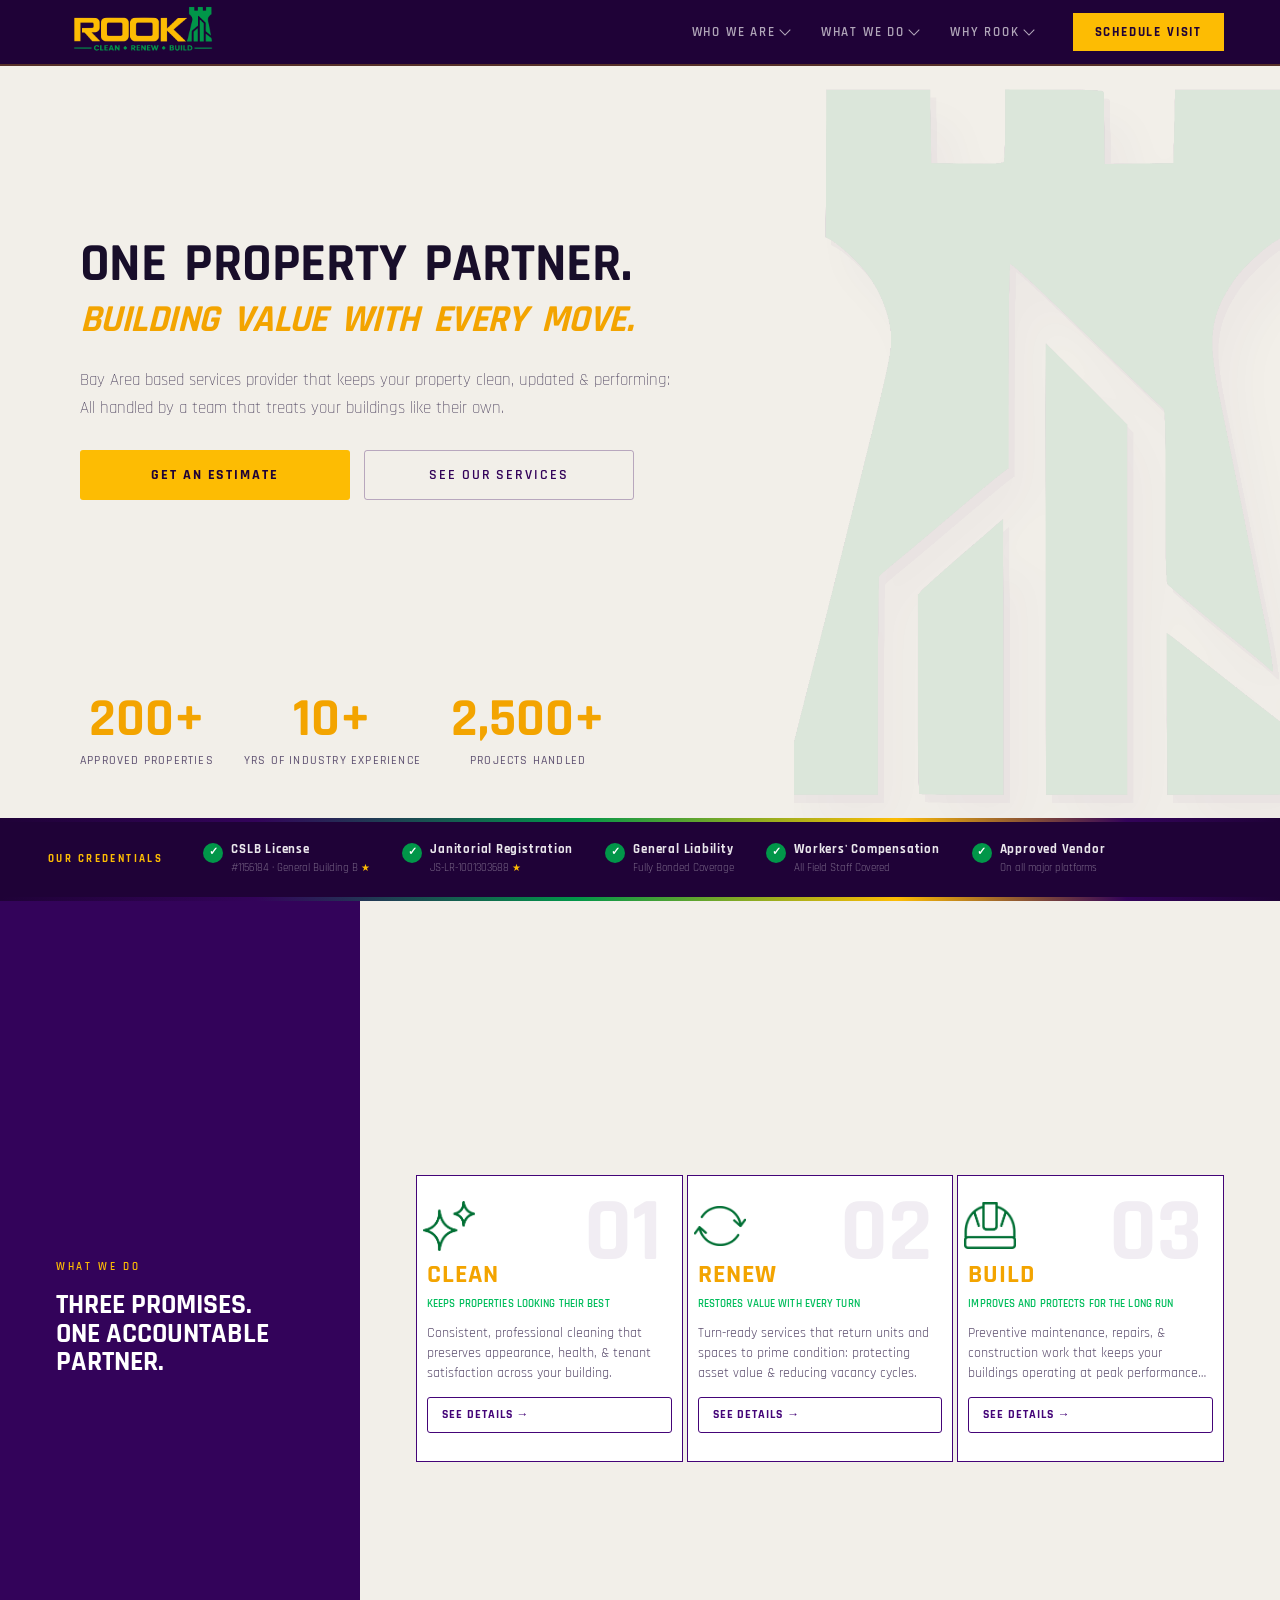
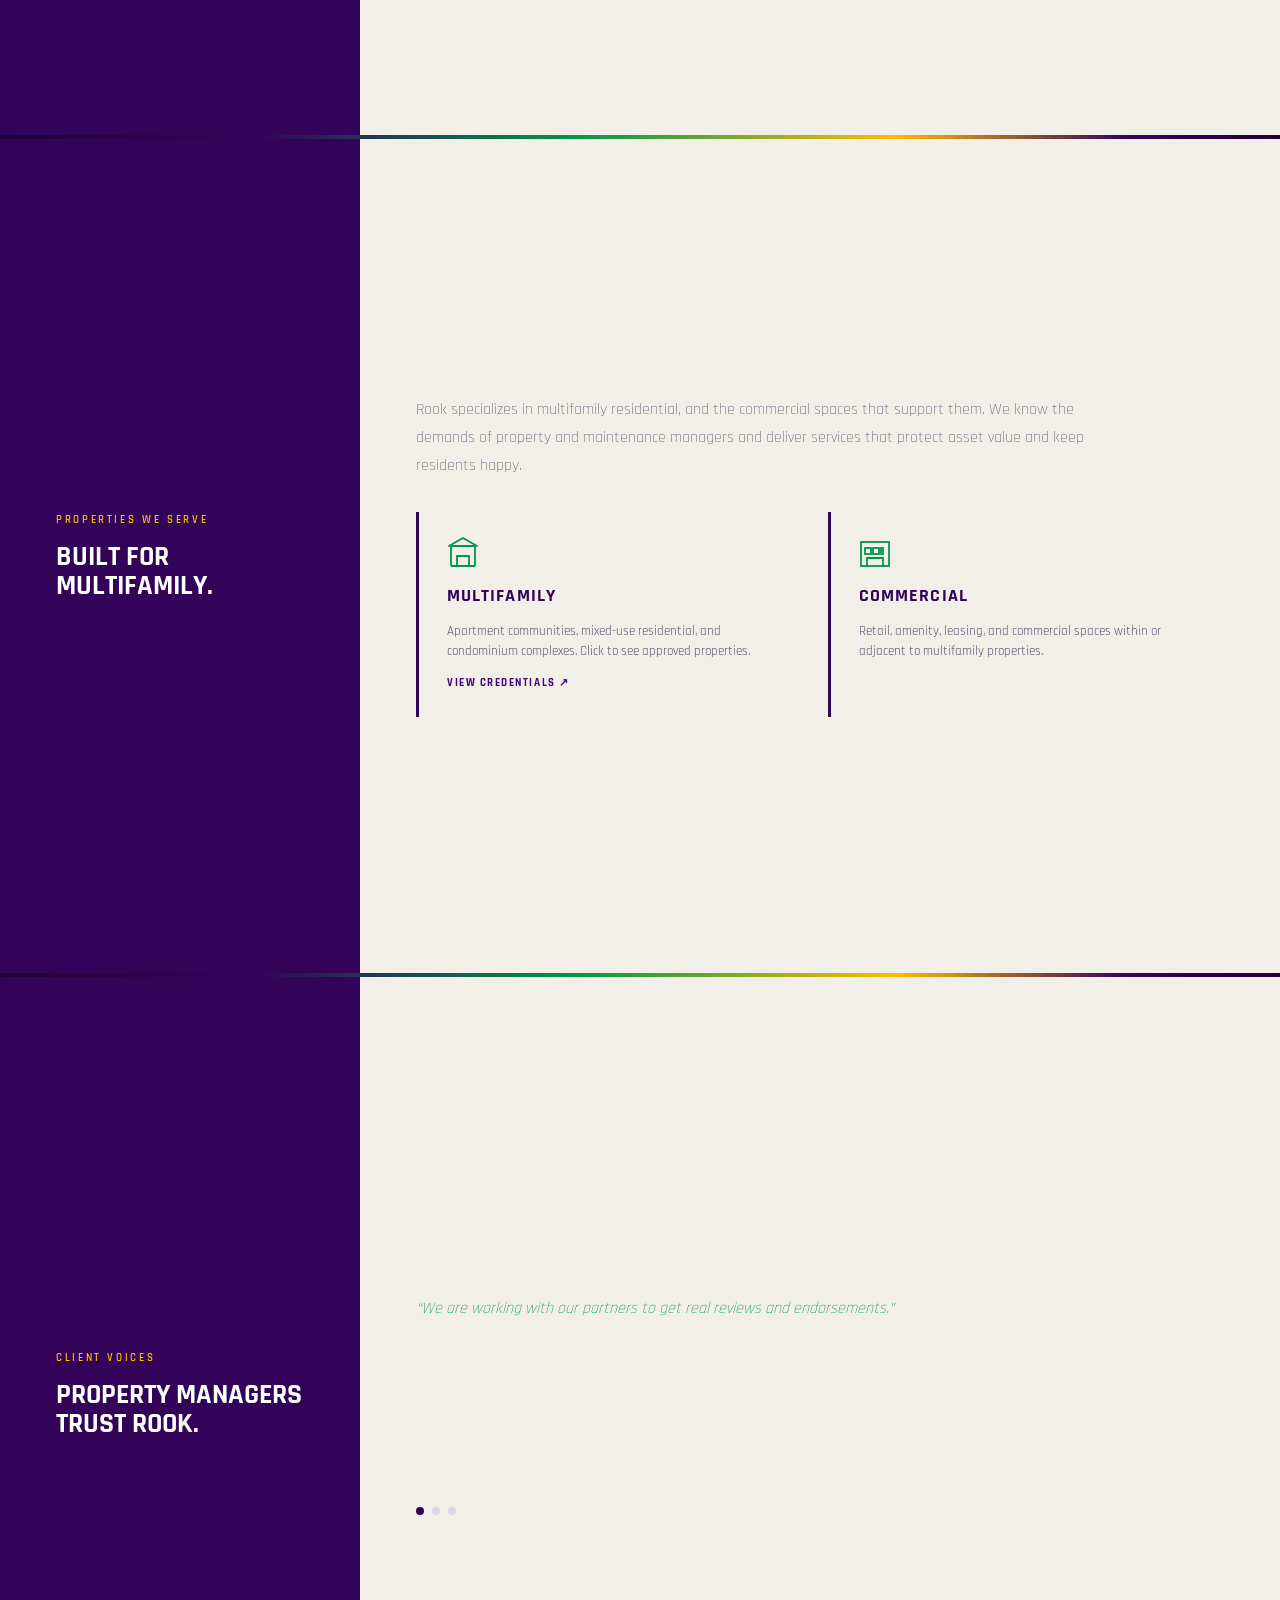
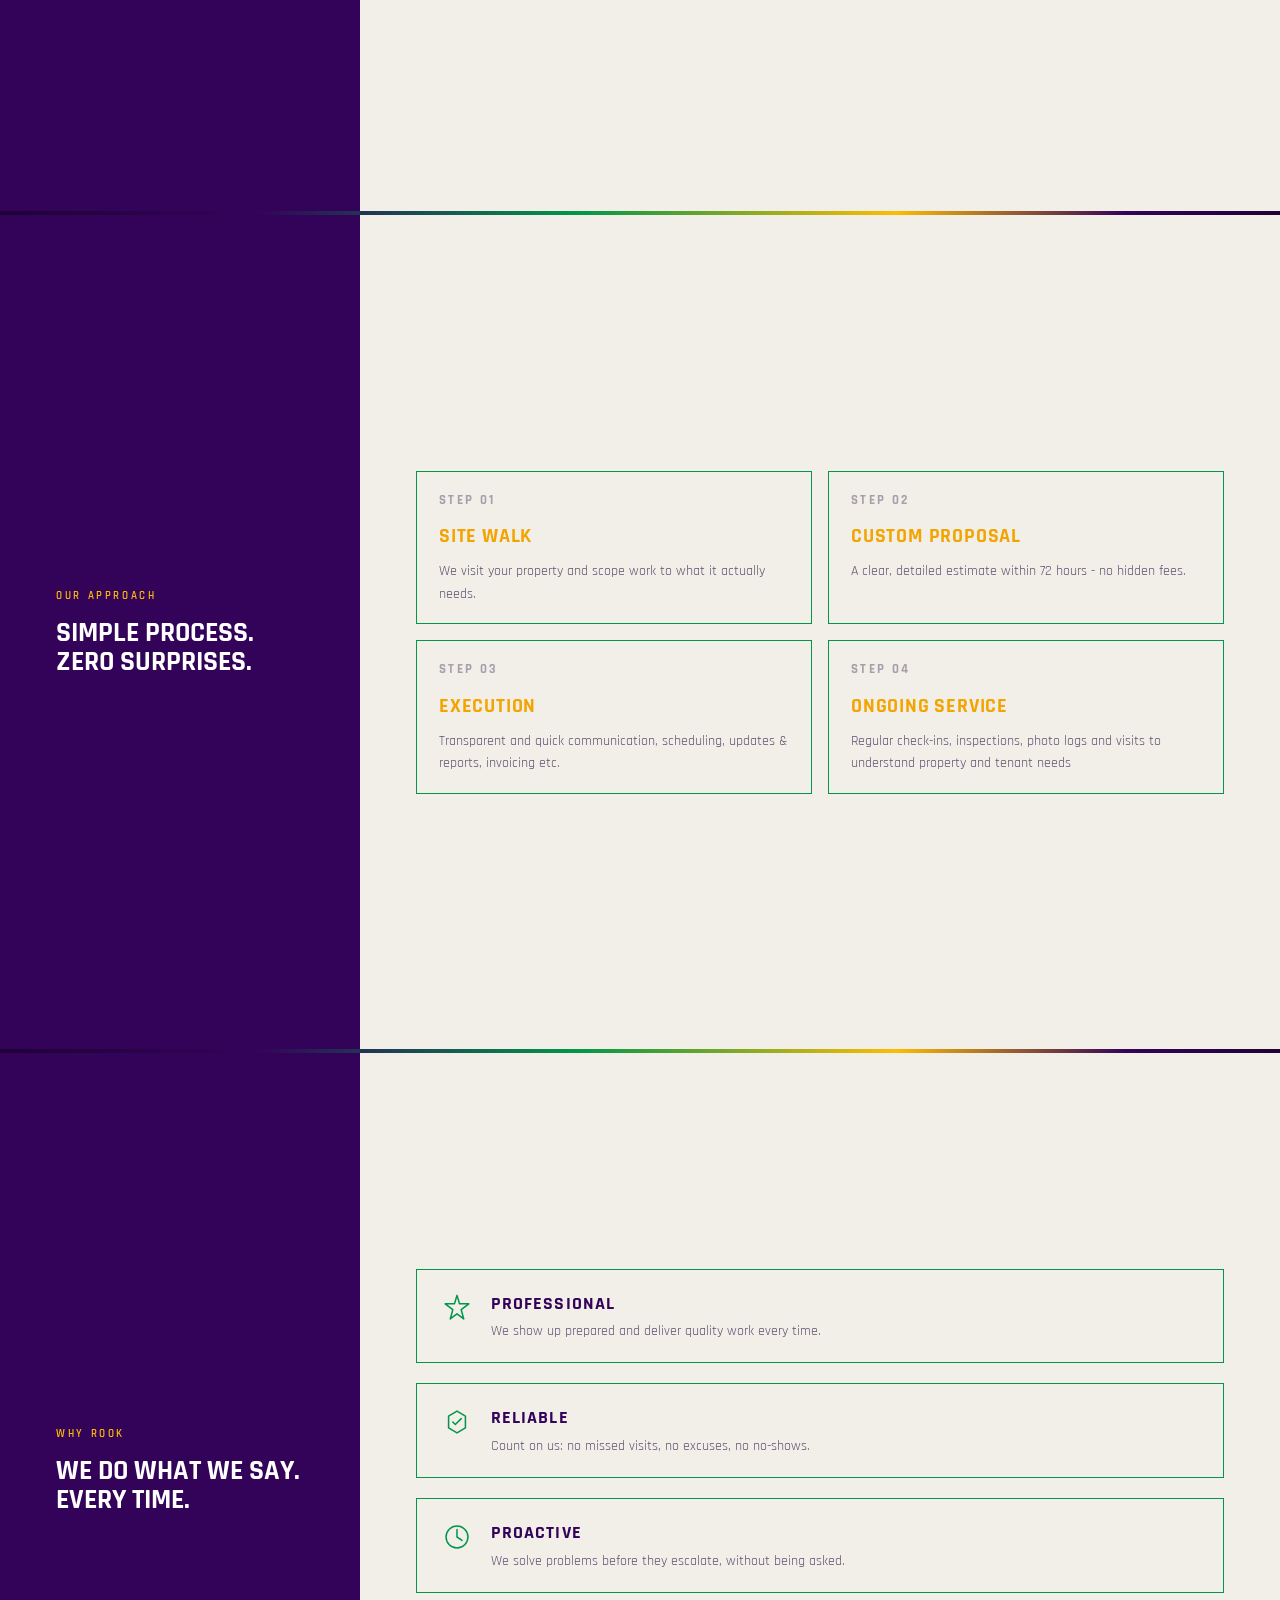
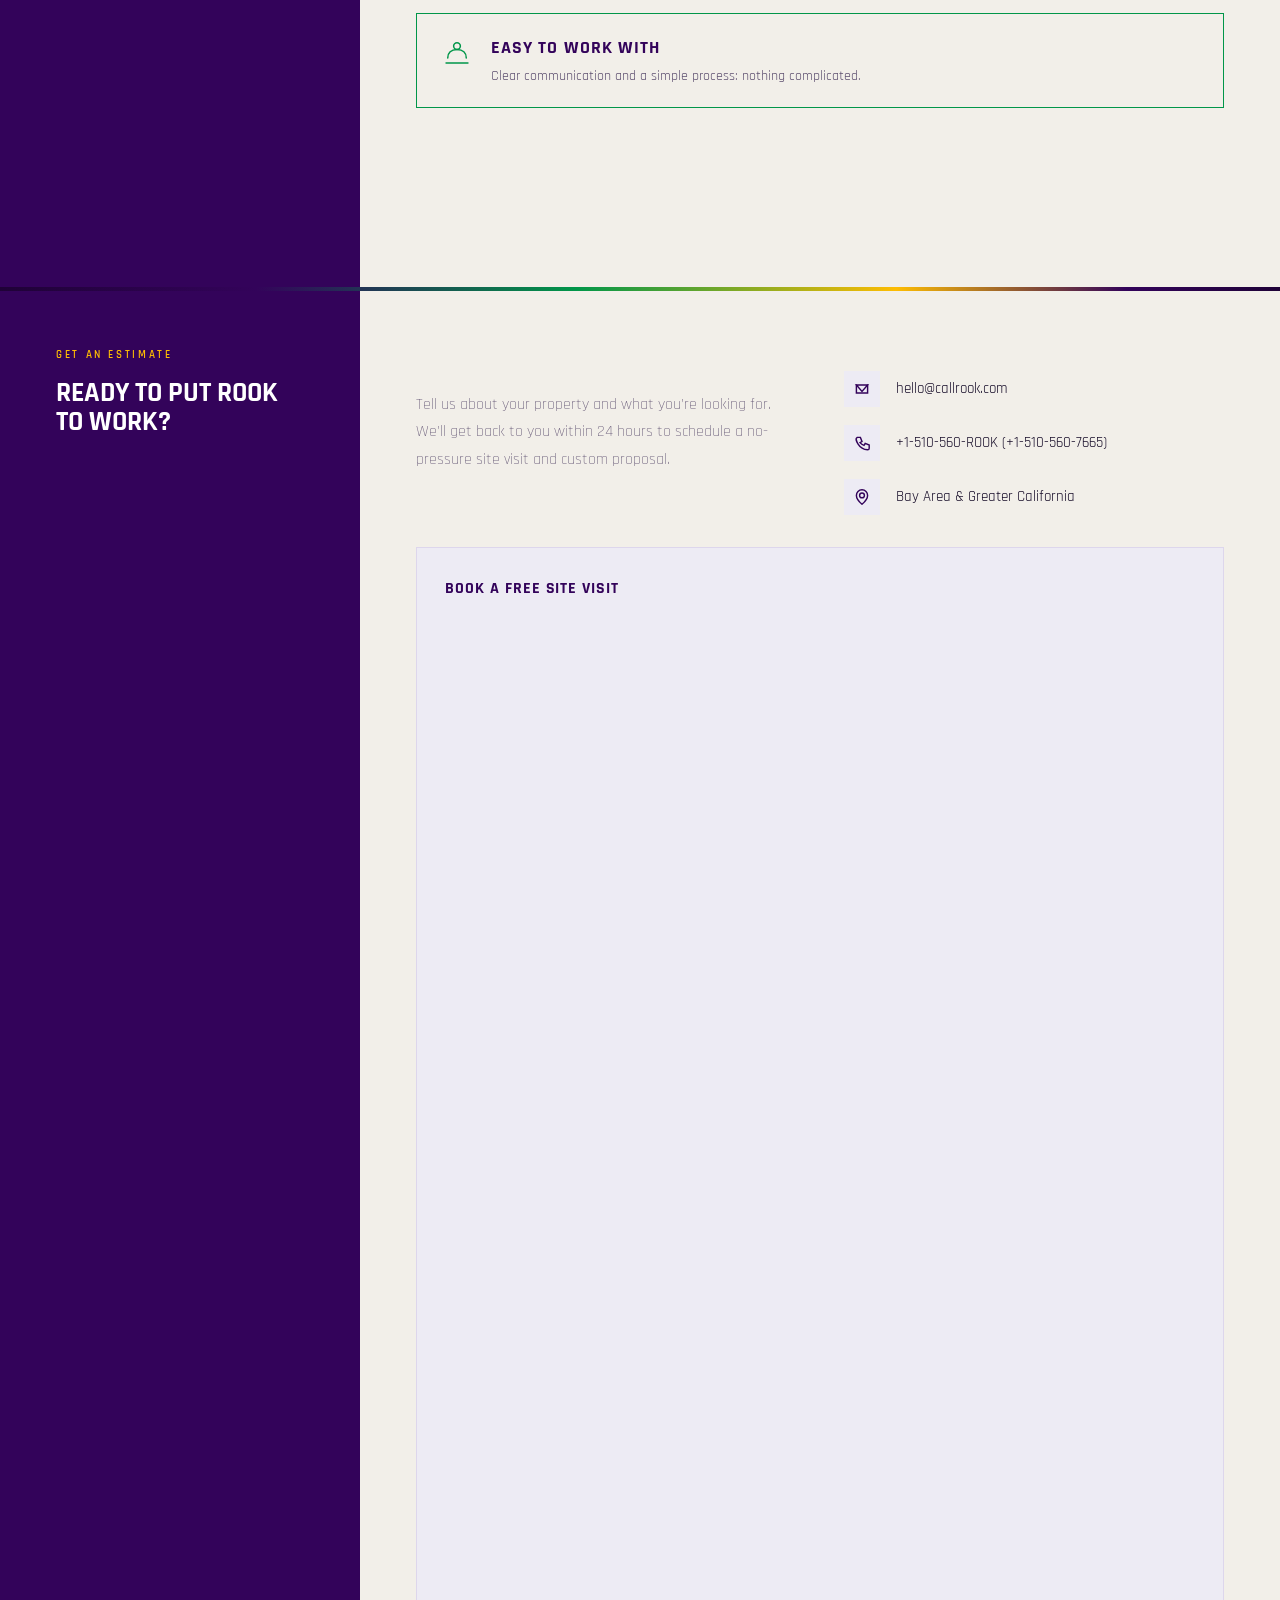
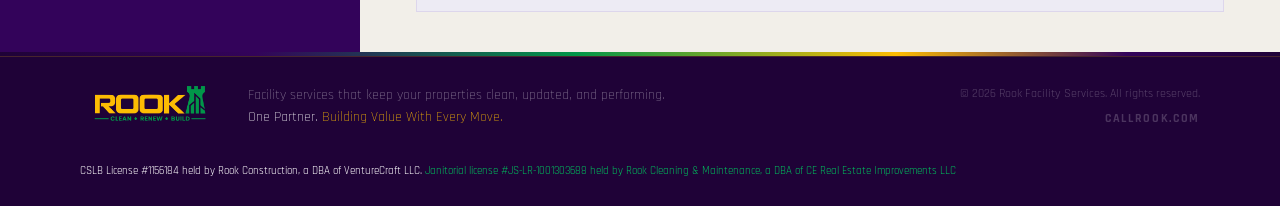
==== commit 7262ba6f: "Shorten Build pillar text to avoid 3-line clamp cutoff Co-Authored-By: Claude Sonnet 5 <noreply@anth" ====
--- a/index.html
+++ b/index.html
@@ -209,7 +209,7 @@
           </div>
           <h3 class="pillar-name">Build</h3>
           <p class="pillar-tagline">Improves and protects for the long run</p>
-          <p class="pillar-desc">Preventive maintenance, repairs, &amp; construction work that keeps your buildings operating at peak performance year over year.</p>
+          <p class="pillar-desc">Preventive maintenance, repairs, &amp; construction work that keeps your buildings operating at peak performance every year.</p>
           <a href="projects.html#build" class="pillar-see-details">See Details →</a>
         </div>
 
--- a/css/style.css
+++ b/css/style.css
@@ -604,6 +604,15 @@
   justify-content: center;
 }
 
+/* Estimate section's right column is much taller than usual (contact
+   grid + full calendar), which would otherwise center the left title
+   far down the row, leaving a huge empty gap above it. Keep it pinned
+   near the top instead. */
+#estimate.tr-row .tr-title {
+  justify-content: flex-start;
+  padding-top: 56px;
+}
+
 .tr-row--screen {
   min-height: calc(100vh - 66px);
 }
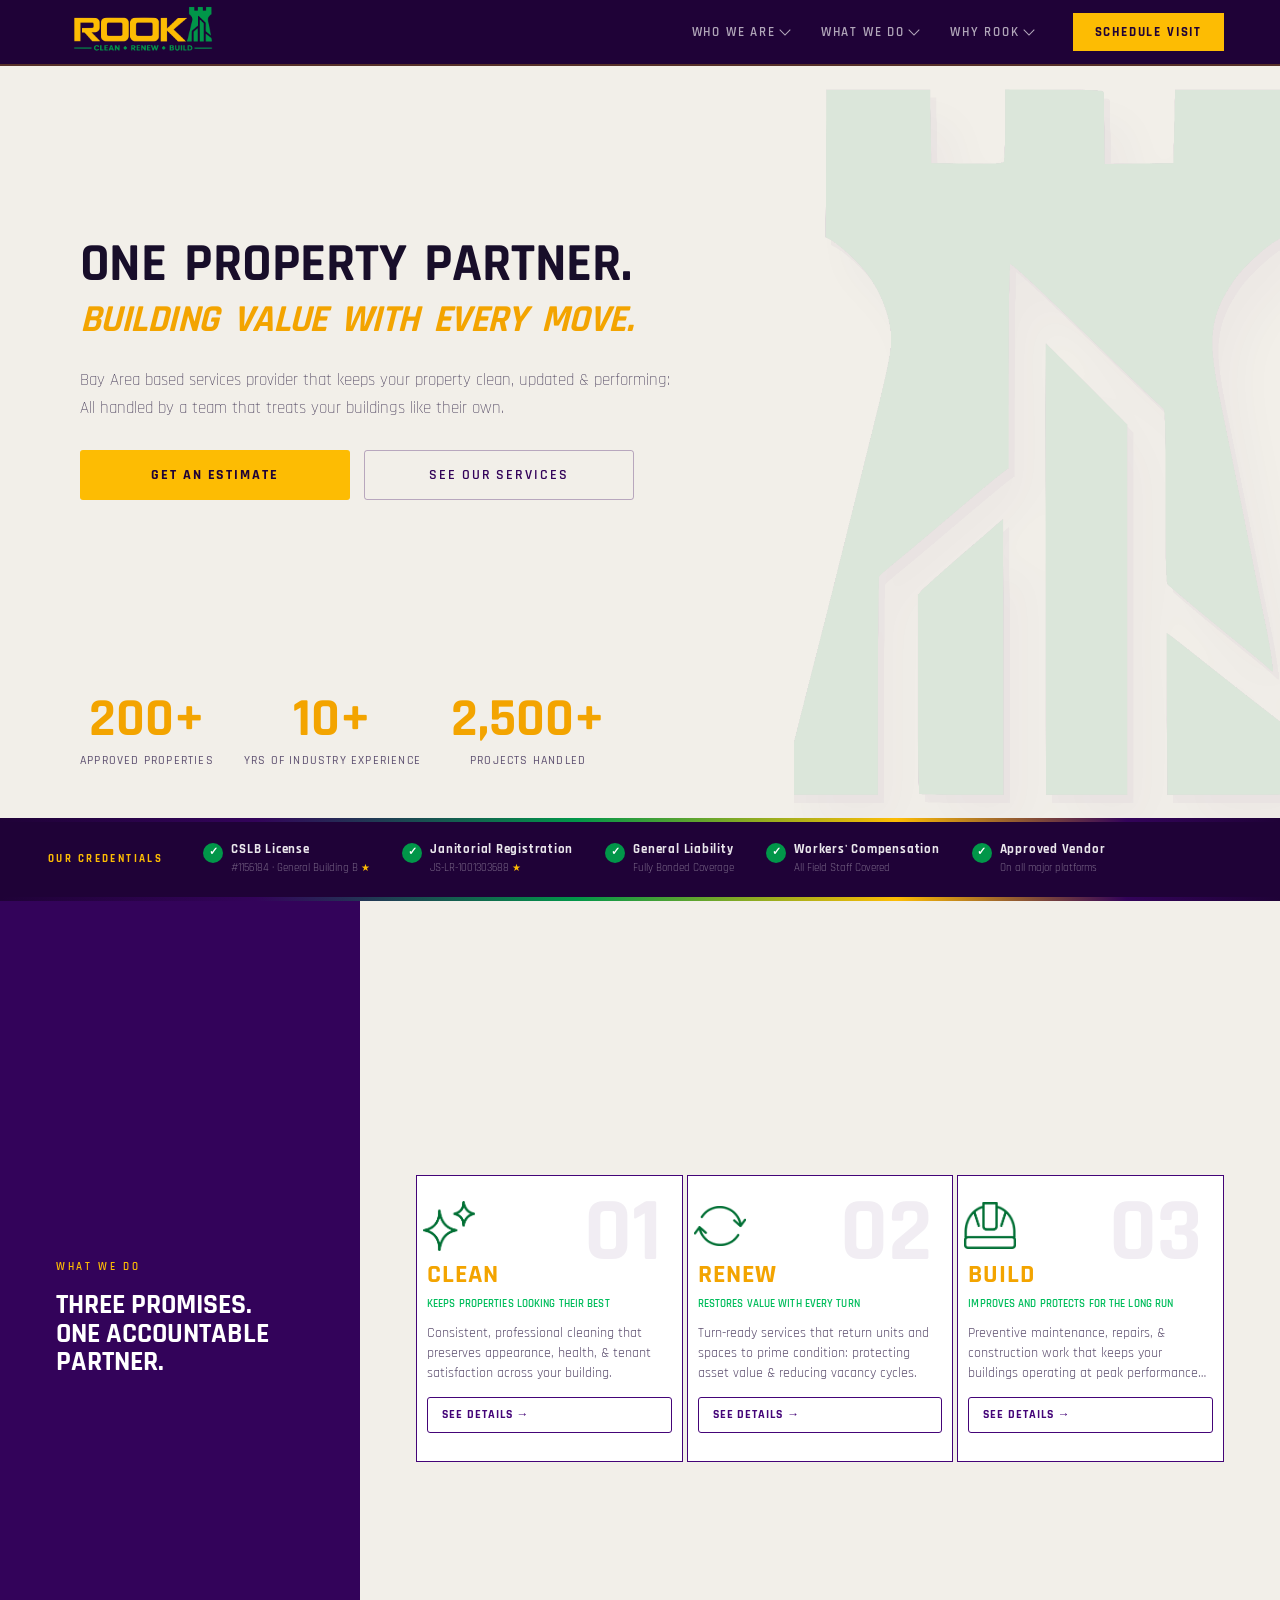
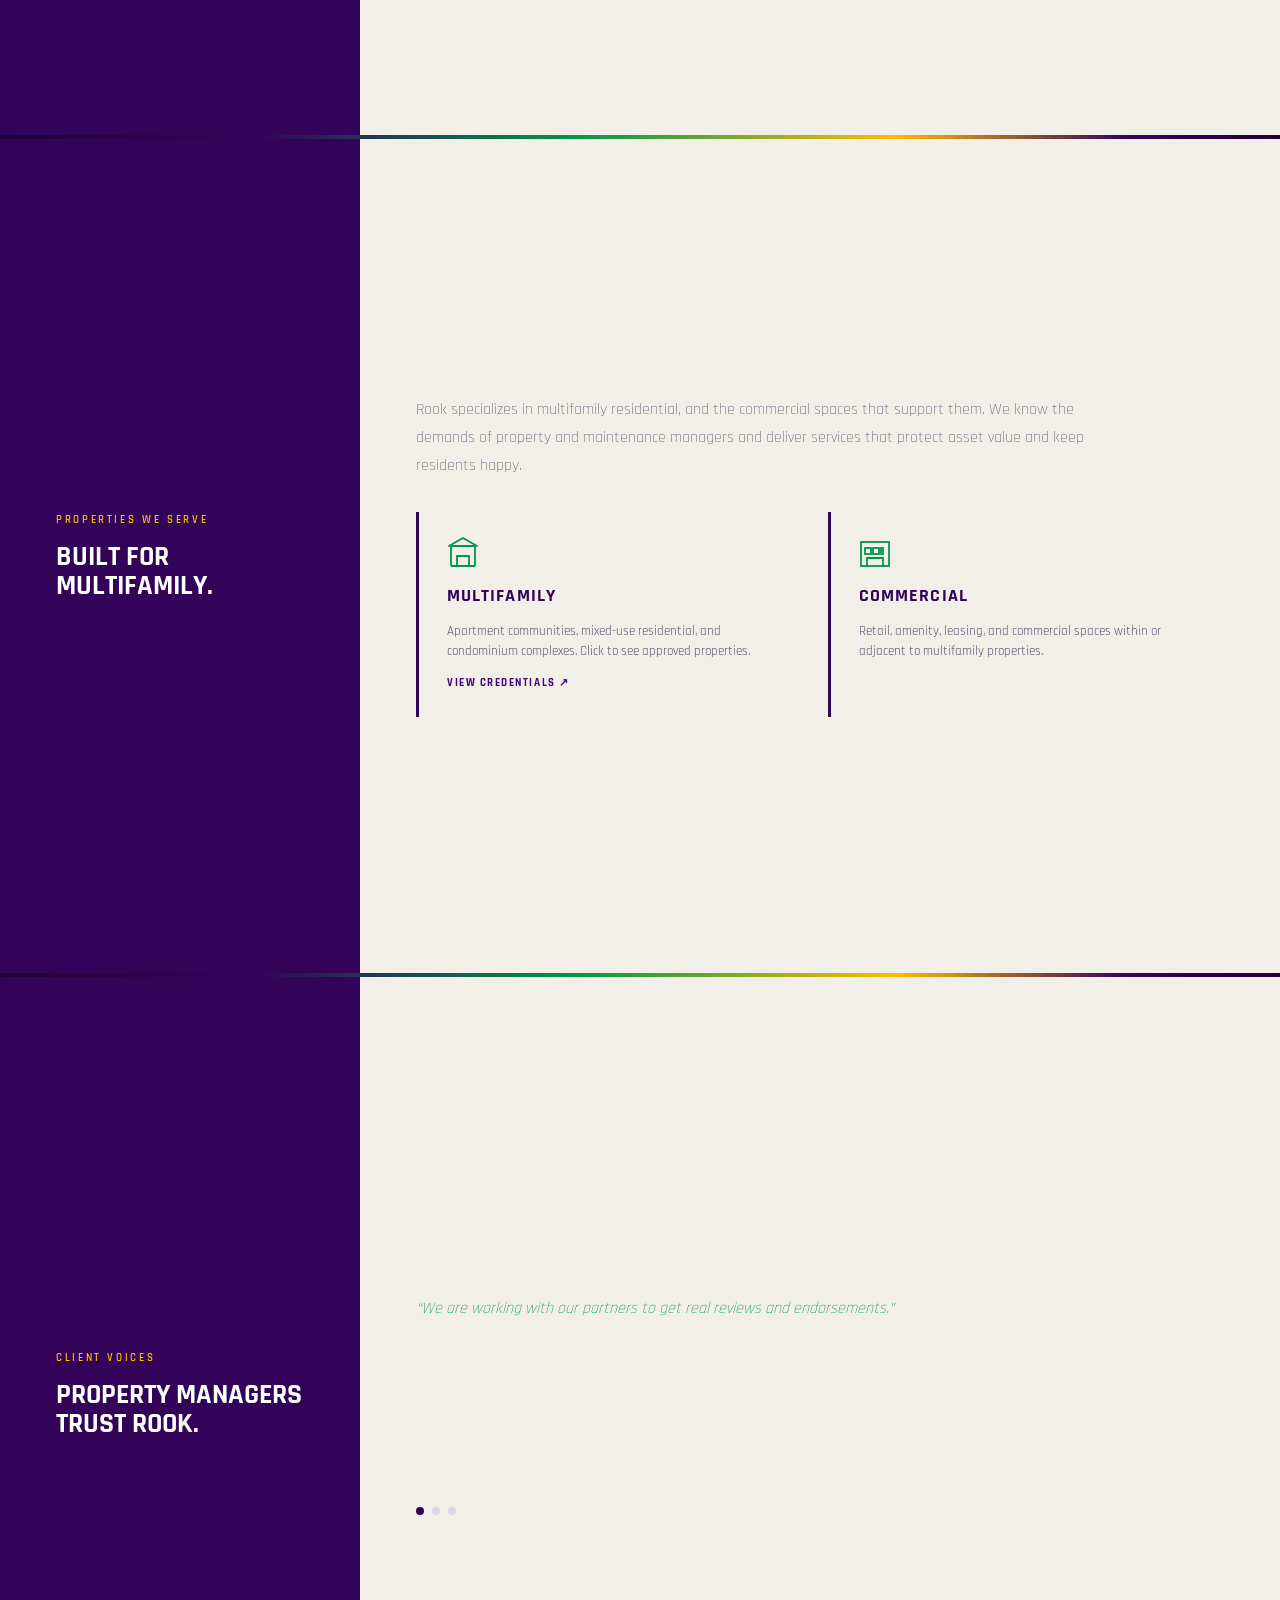
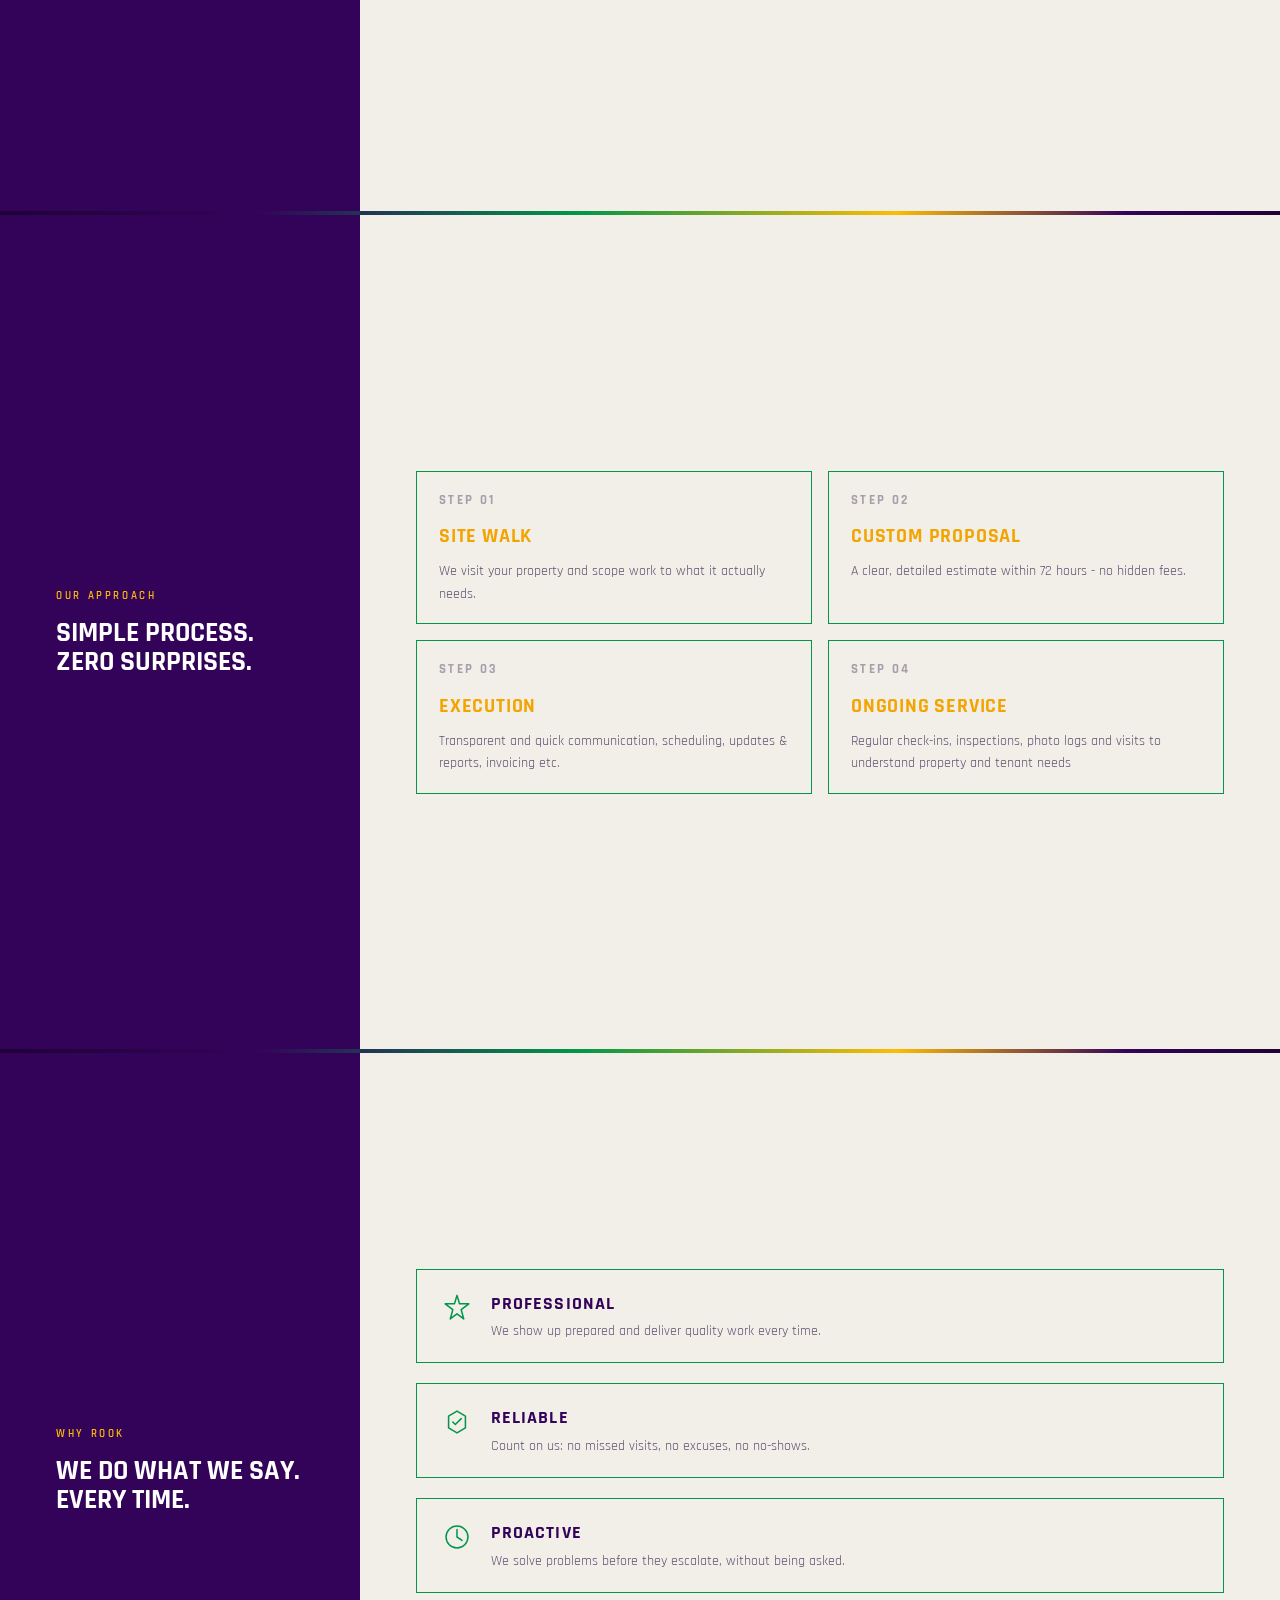
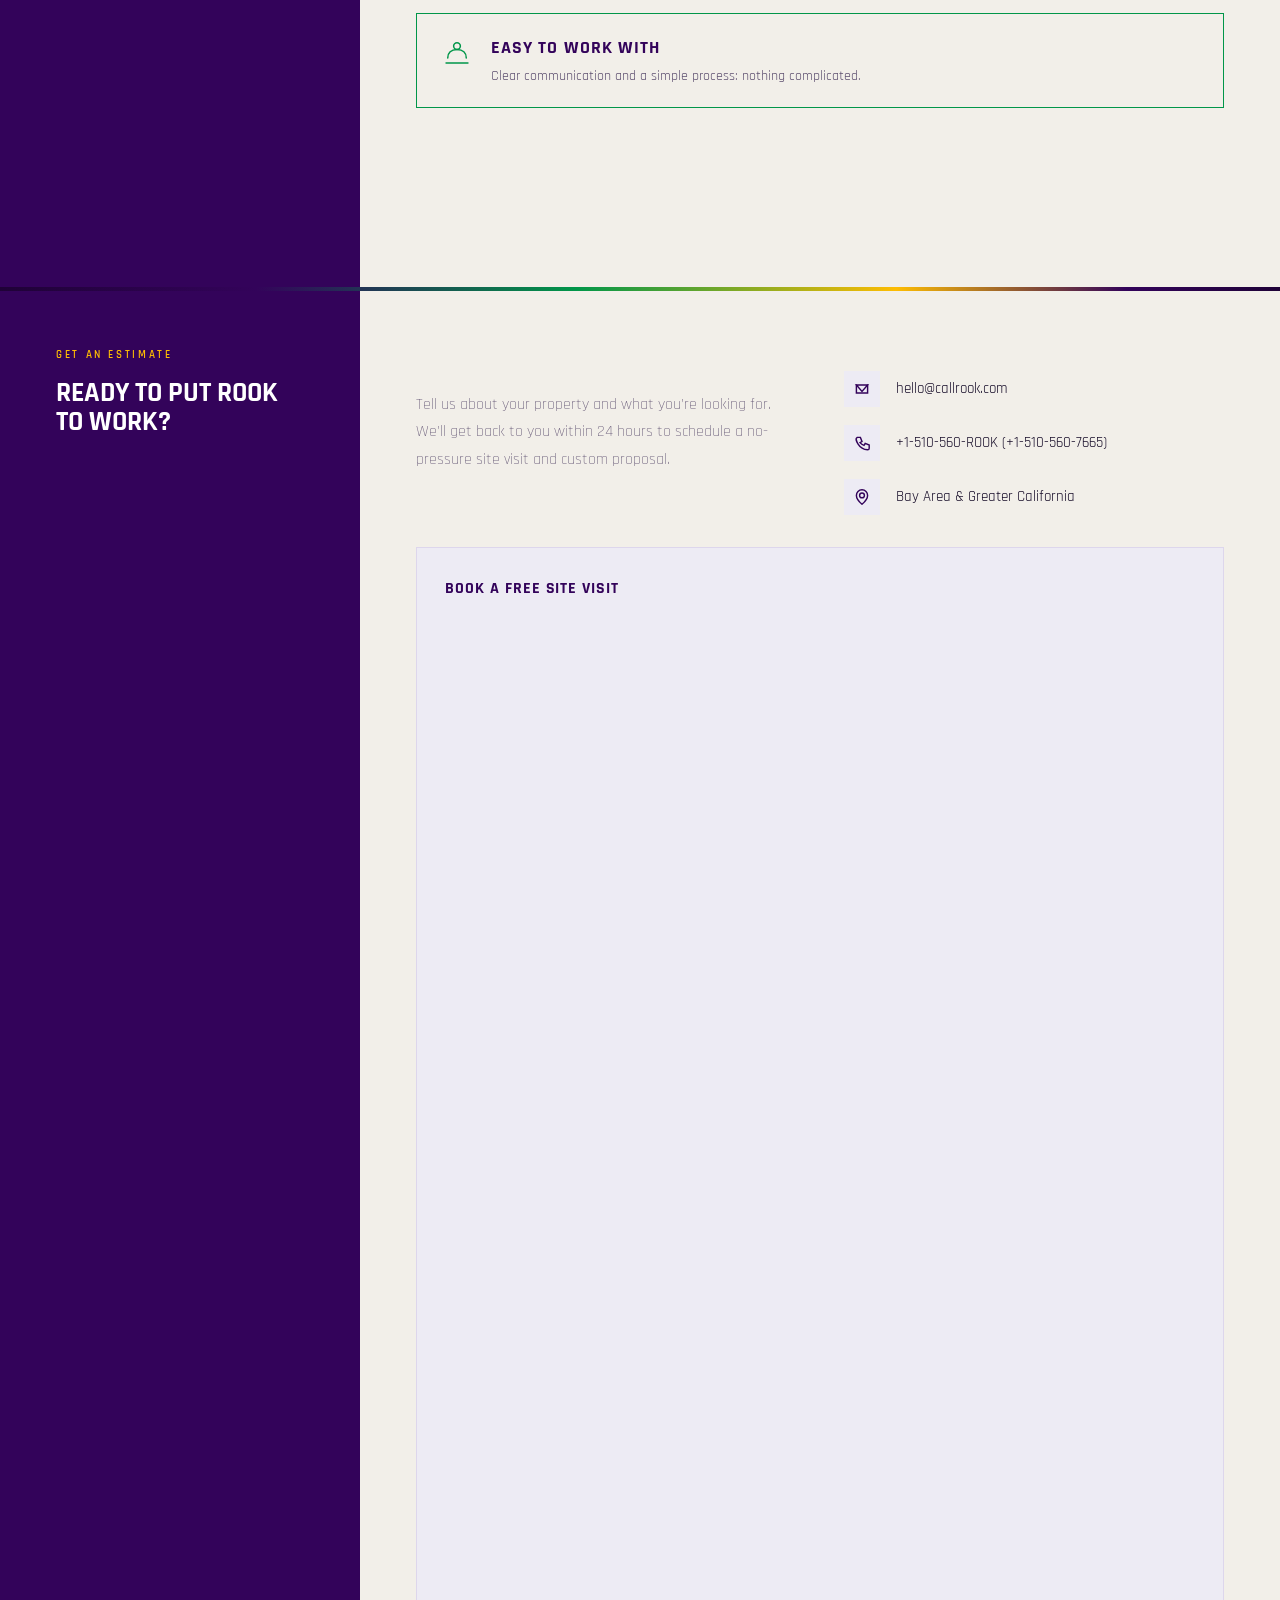
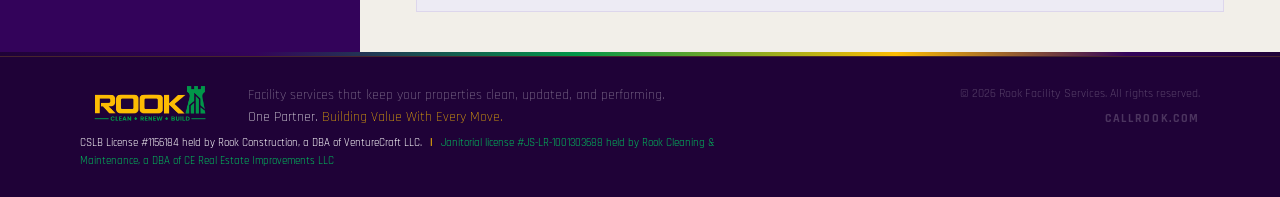
==== commit fd95b776: "Tighten footer license spacing, add divider, fix premature wrap - Footer license: reduce gap above i" ====
--- a/index.html
+++ b/index.html
@@ -487,7 +487,7 @@
   </div>
 
   <div class="footer-license" id="license-details">
-    <p><span class="footer-license-white">CSLB License #1156184 held by Rook Construction, a DBA of VentureCraft LLC.</span> Janitorial license #JS-LR-1001303688 held by Rook Cleaning &amp; Maintenance, a DBA of CE Real Estate Improvements LLC</p>
+    <p><span class="footer-license-white">CSLB License #1156184 held by Rook Construction, a DBA of VentureCraft LLC.</span><span class="footer-license-divider">|</span>Janitorial license #JS-LR-1001303688 held by Rook Cleaning &amp; Maintenance, a DBA of CE Real Estate Improvements LLC</p>
   </div>
 </footer>
 
--- a/css/style.css
+++ b/css/style.css
@@ -1055,17 +1055,21 @@
 }
 
 .footer-license {
-  margin-top: 20px;
-  padding-top: 14px;
+  margin-top: 6px;
   scroll-margin-top: 24px;
 }
 .footer-license p {
   font-size: 11px;
-  line-height: 1.5;
+  line-height: 1.6;
+  max-width: 640px;
   color: var(--emerald-lit);
-  white-space: nowrap;
 }
 .footer-license-white { color: #fff; }
+.footer-license-divider {
+  color: var(--brass);
+  font-weight: 800;
+  margin: 0 8px;
+}
 
 .footer-badge {
   font-family: 'Rajdhani', sans-serif;
@@ -1552,7 +1556,7 @@
   font-size: 16px;
   line-height: 1.7;
   color: var(--text-2);
-  max-width: 640px;
+  max-width: 1100px;
   margin-bottom: 40px;
 }
 
@@ -1575,6 +1579,33 @@
   text-transform: uppercase;
   color: var(--text-2);
   opacity: 0.5;
+}
+
+.service-list {
+  list-style: none;
+  text-align: center;
+  max-width: 560px;
+  margin: 0 auto;
+}
+.service-list li {
+  font-family: 'Rajdhani', sans-serif;
+  font-weight: 600;
+  font-size: 17px;
+  letter-spacing: 0.02em;
+  color: var(--emerald);
+  line-height: 2.1;
+}
+.service-list li em {
+  display: block;
+  margin-top: 14px;
+  font-style: italic;
+  font-weight: 700;
+}
+.service-list li.service-list-sub {
+  font-weight: 500;
+  font-size: 15px;
+  opacity: 0.85;
+  line-height: 1.8;
 }
 
 @media (max-width: 900px) {
@@ -1619,8 +1650,30 @@
 .team-grid--crew {
   grid-template-columns: repeat(4, 1fr);
 }
+.team-grid--single {
+  grid-template-columns: 1fr;
+  max-width: 480px;
+}
 
 .team-card { text-align: left; }
+.team-card--horizontal {
+  display: flex;
+  align-items: center;
+  gap: 24px;
+}
+.team-card--horizontal .team-photo {
+  width: 140px;
+  flex-shrink: 0;
+  margin-bottom: 0;
+}
+.team-card-text {
+  font-family: 'Rajdhani', sans-serif;
+  font-weight: 600;
+  font-size: 15px;
+  letter-spacing: 0.02em;
+  color: var(--text-2);
+  font-style: italic;
+}
 
 .team-photo {
   aspect-ratio: 1 / 1;
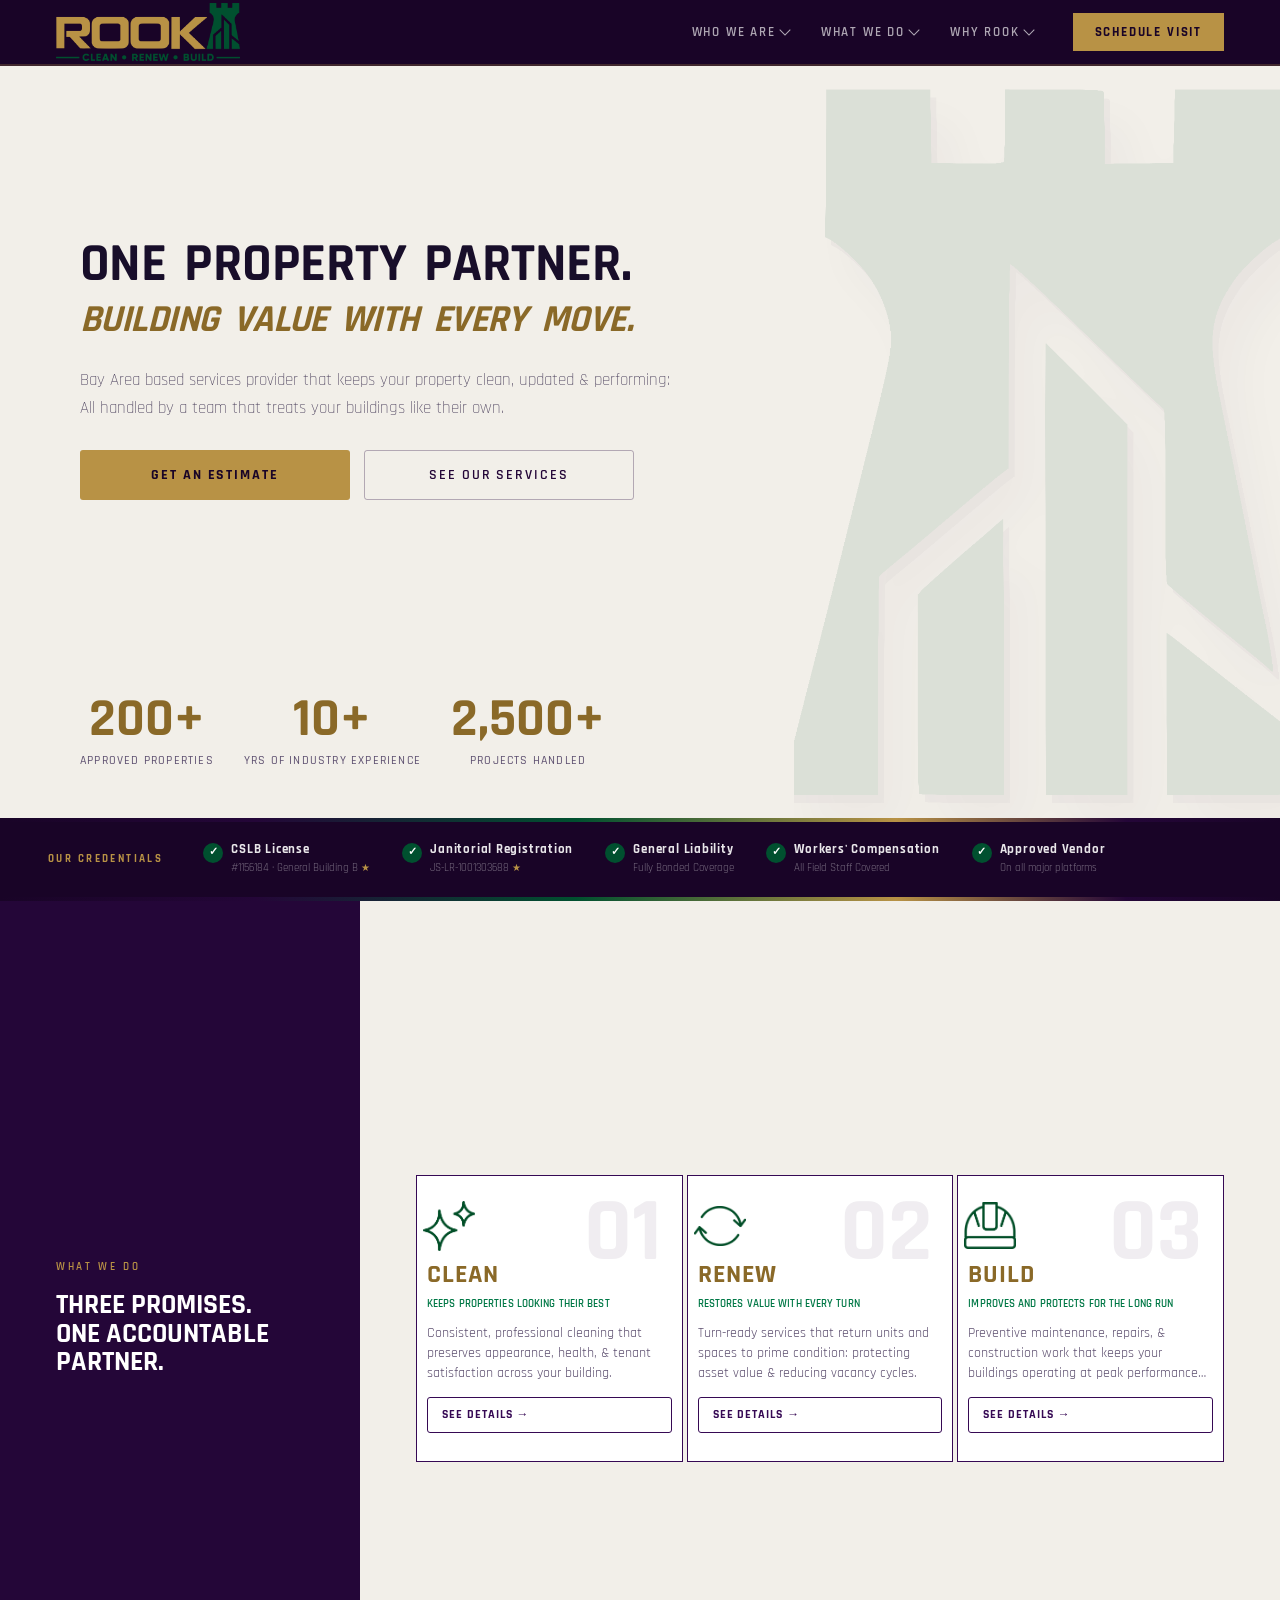
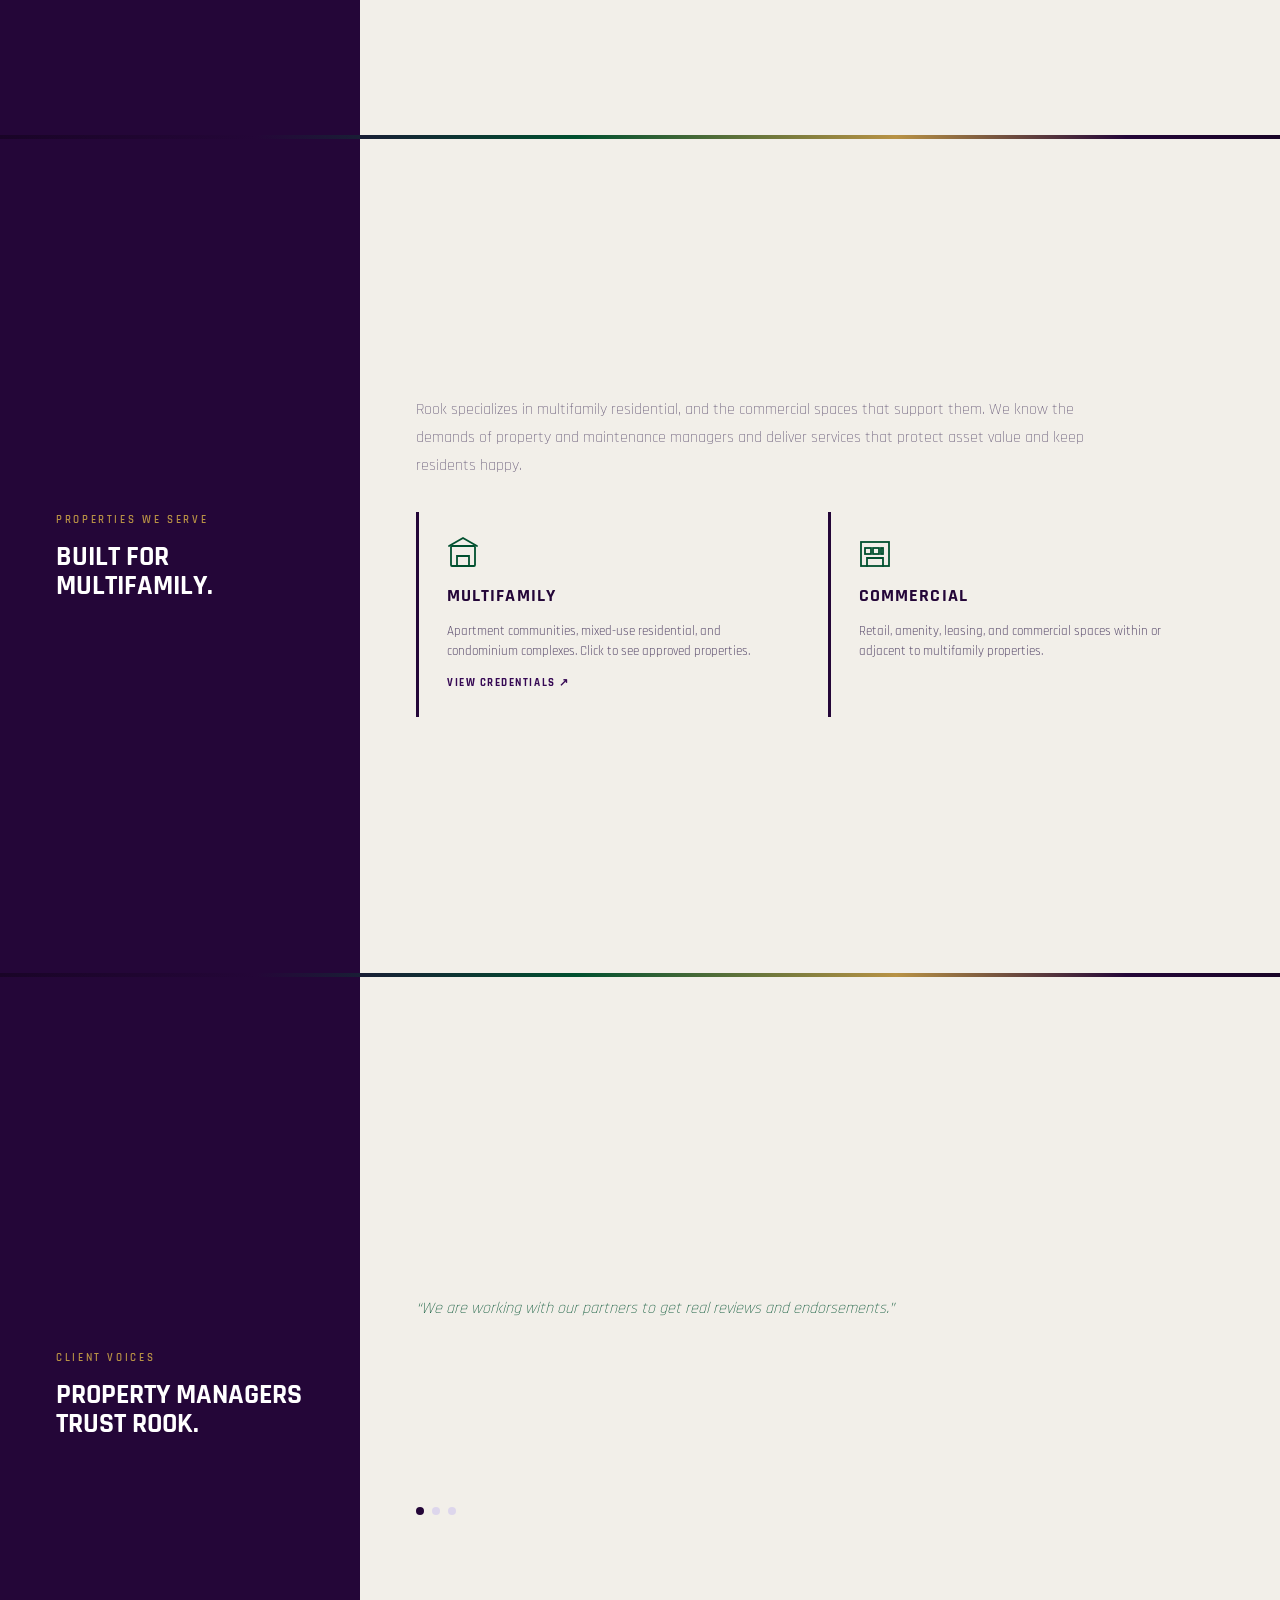
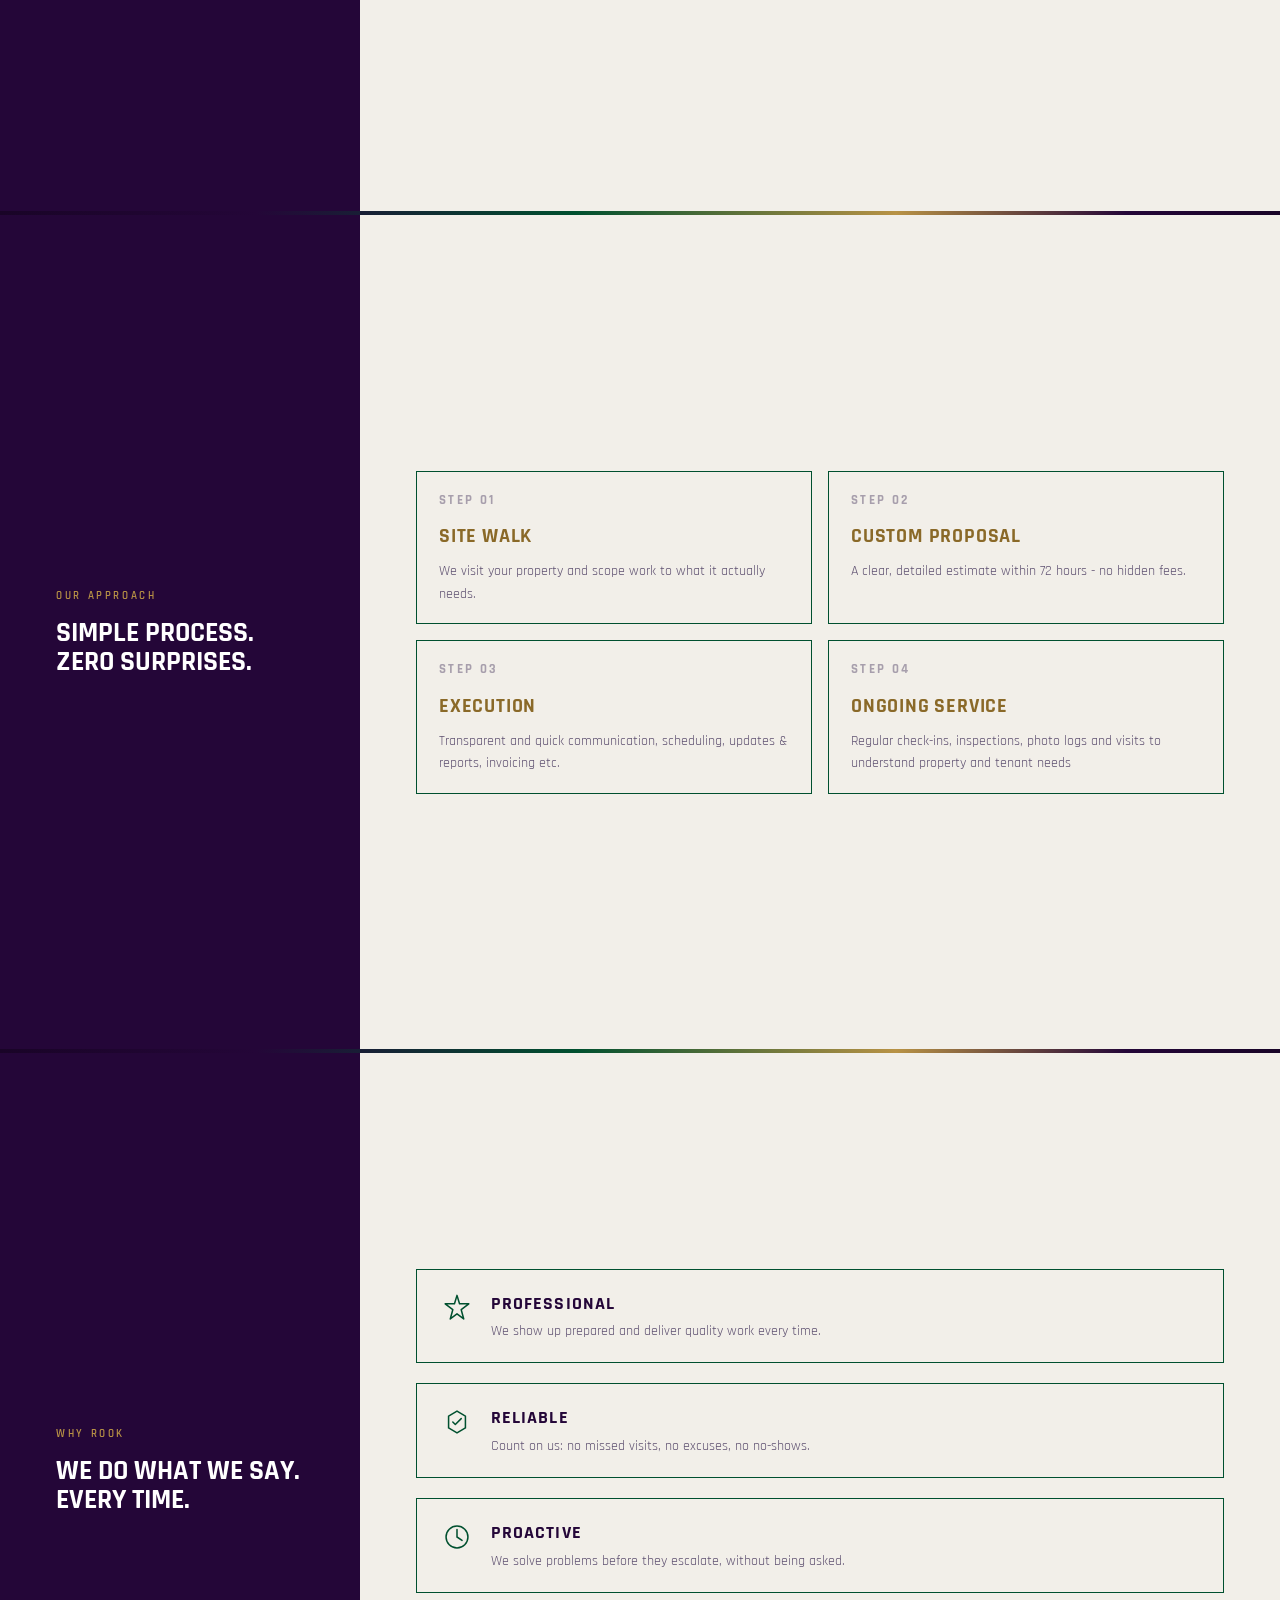
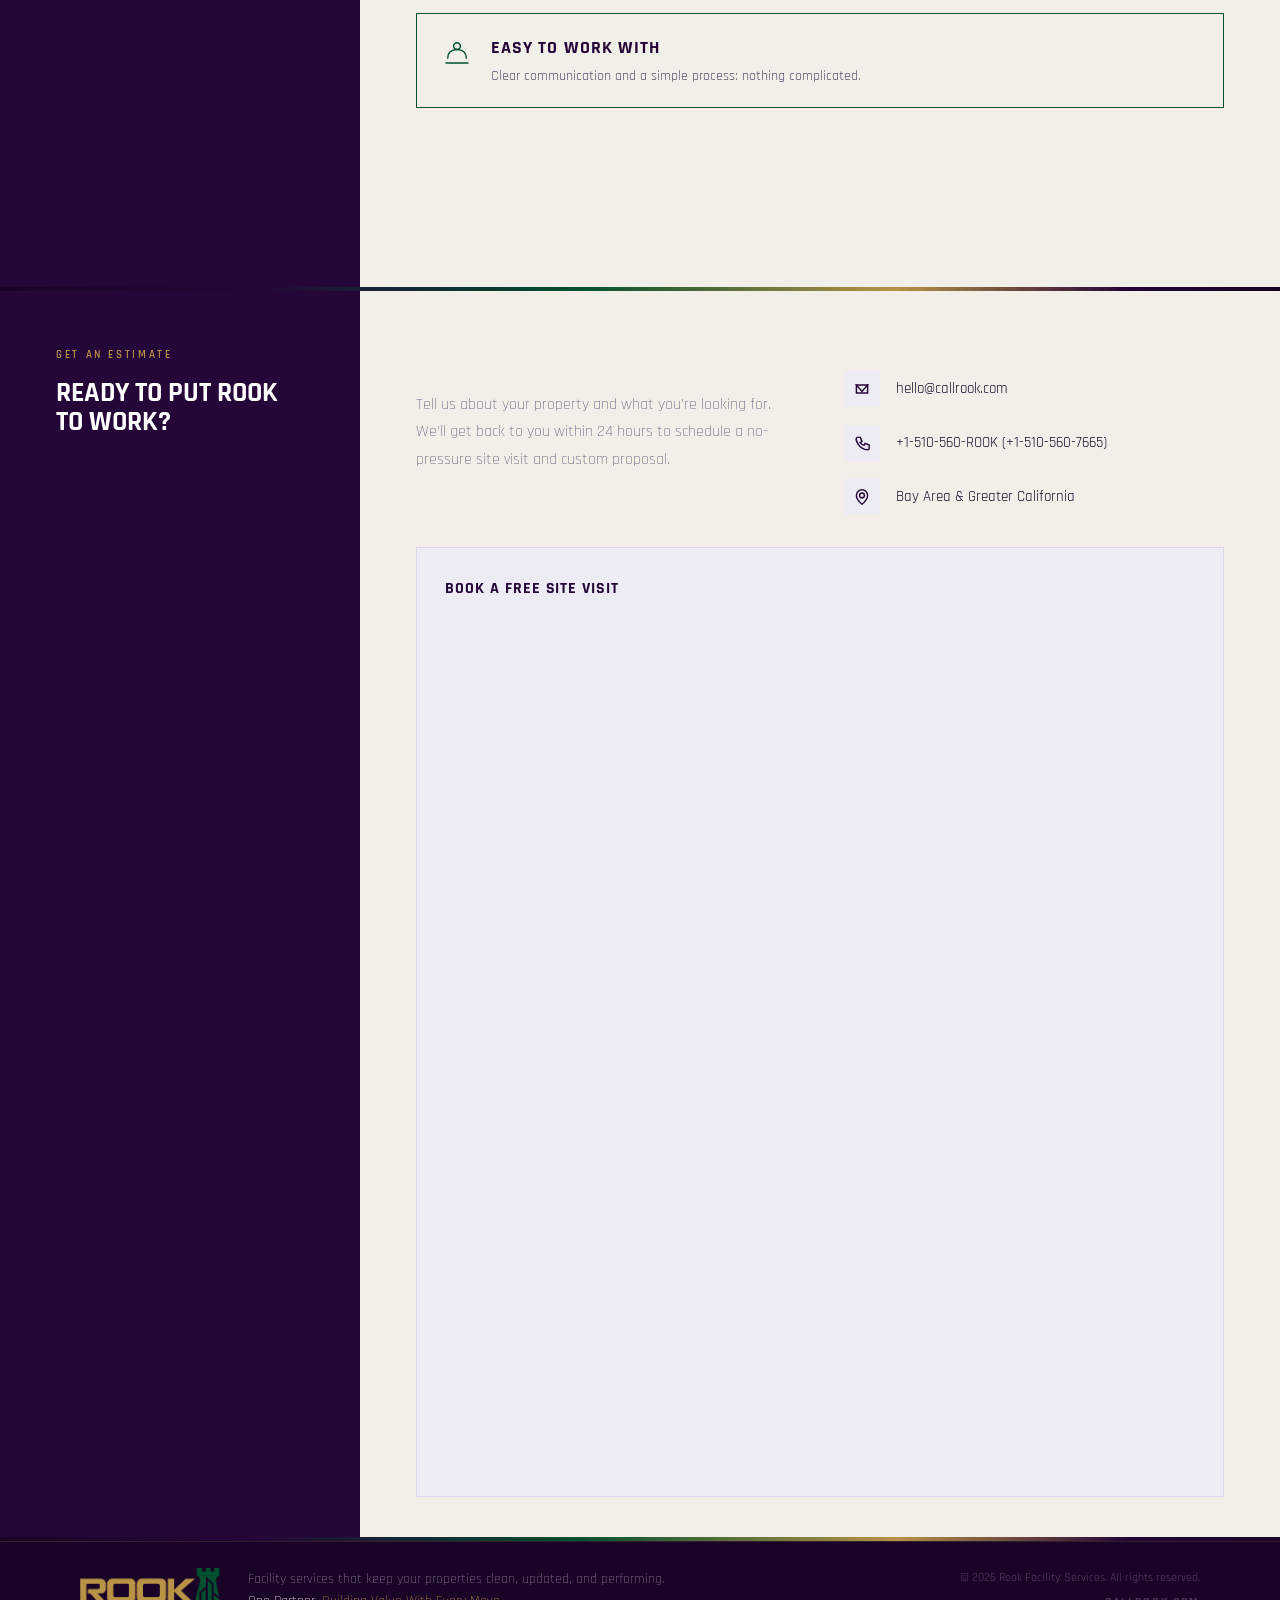
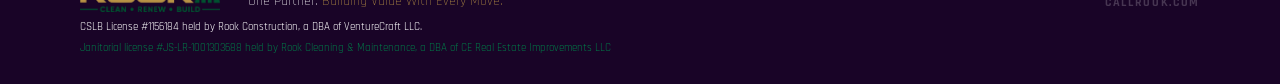
==== commit 70494933: "Update brand palette, logo, calendar crop, and license footer - Recolor raster assets (hero watermar" ====
--- a/index.html
+++ b/index.html
@@ -373,7 +373,7 @@
       <div class="values-list">
         <div class="value-row">
           <svg class="value-icon" viewBox="0 0 38 38" fill="none" stroke="currentColor" stroke-width="1.8" stroke-linecap="round" aria-hidden="true">
-            <path d="M19 4 L22 14 L33 14 L24 21 L27 32 L19 26 L11 32 L14 21 L5 14 L16 14 Z" stroke="#019649" stroke-linejoin="round"/>
+            <path d="M19 4 L22 14 L33 14 L24 21 L27 32 L19 26 L11 32 L14 21 L5 14 L16 14 Z" stroke="#00502F" stroke-linejoin="round"/>
           </svg>
           <div>
             <div class="value-name">Professional</div>
@@ -382,8 +382,8 @@
         </div>
         <div class="value-row">
           <svg class="value-icon" viewBox="0 0 38 38" fill="none" stroke="currentColor" stroke-width="1.8" stroke-linecap="round" aria-hidden="true">
-            <path d="M19 6 L29 12 L29 26 L19 32 L9 26 L9 12 Z" stroke="#019649" stroke-linejoin="round"/>
-            <path d="M14 19 L17 22 L24 15" stroke="#019649" stroke-linejoin="round"/>
+            <path d="M19 6 L29 12 L29 26 L19 32 L9 26 L9 12 Z" stroke="#00502F" stroke-linejoin="round"/>
+            <path d="M14 19 L17 22 L24 15" stroke="#00502F" stroke-linejoin="round"/>
           </svg>
           <div>
             <div class="value-name">Reliable</div>
@@ -459,7 +459,7 @@
       <div class="quote-form quote-form--compact calendar-embed">
         <div class="form-title">Book a Free Site Visit</div>
         <div class="calendar-frame-wrap">
-          <iframe src="https://calendar.google.com/calendar/appointments/schedules/AcZssZ0xWyBCQj6BT0TzxBG3I7xv6VWfs5XaY6Q12RIfhZWUNoGrPuqEa8fcedfw_lJT1QjatE_KnJR6?gv=true" style="border: 0" width="100%" height="1300" frameborder="0"></iframe>
+          <iframe src="https://calendar.google.com/calendar/appointments/schedules/AcZssZ0xWyBCQj6BT0TzxBG3I7xv6VWfs5XaY6Q12RIfhZWUNoGrPuqEa8fcedfw_lJT1QjatE_KnJR6?gv=true" style="border: 0" width="100%" height="1700" frameborder="0"></iframe>
         </div>
       </div>
     </div>
@@ -487,7 +487,8 @@
   </div>
 
   <div class="footer-license" id="license-details">
-    <p><span class="footer-license-white">CSLB License #1156184 held by Rook Construction, a DBA of VentureCraft LLC.</span><span class="footer-license-divider">|</span>Janitorial license #JS-LR-1001303688 held by Rook Cleaning &amp; Maintenance, a DBA of CE Real Estate Improvements LLC</p>
+    <p class="footer-license-white">CSLB License #1156184 held by Rook Construction, a DBA of VentureCraft LLC.</p>
+    <p class="footer-license-green">Janitorial license #JS-LR-1001303688 held by Rook Cleaning &amp; Maintenance, a DBA of CE Real Estate Improvements LLC</p>
   </div>
 </footer>
 
--- a/css/style.css
+++ b/css/style.css
@@ -5,18 +5,18 @@
    TOKENS
    ============================================================ */
 :root {
-  --purple:       #33035A;
-  --purple-deep:  #1F0237;
-  --purple-mid:   #440478;
-  --emerald:      #019649;
-  --emerald-lit:  #01BD5C;
-  --brass:        #FDBC03;
-  --brass-dark:   #DC9F02;
+  --purple:       #240638;
+  --purple-deep:  #190427;
+  --purple-mid:   #360954;
+  --emerald:      #00502F;
+  --emerald-lit:  #007846;
+  --brass:        #B89245;
+  --brass-dark:   #937537;
   /* Richer, more saturated gold for small bold text on white/light
      surfaces — the plain --brass token has very low contrast on white
      (it only reads as "bright" against the dark purple sections), so
      headings that sit on white use this instead to look equally vivid. */
-  --brass-onwhite: #F3A400;
+  --brass-onwhite: #8A6928;
 
   /* Light-mode surfaces */
   --bg:           #F5F3F0;
@@ -56,7 +56,7 @@
   align-items: center;
   justify-content: space-between;
   padding: 0 56px;
-  border-bottom: 2px solid rgba(253,188,3,0.25);
+  border-bottom: 2px solid rgba(184,146,69,0.25);
 }
 
 .nav-logo {
@@ -139,7 +139,7 @@
   left: 0;
   min-width: 170px;
   background: var(--purple-deep);
-  border: 1px solid rgba(253,188,3,0.25);
+  border: 1px solid rgba(184,146,69,0.25);
   border-radius: 6px;
   box-shadow: 0 16px 32px rgba(0,0,0,0.35);
   padding: 8px 0;
@@ -161,7 +161,7 @@
   text-transform: uppercase;
   color: rgba(255,255,255,0.75);
 }
-.nav-dropdown-menu li a:hover { background: rgba(253,188,3,0.1); color: var(--brass); }
+.nav-dropdown-menu li a:hover { background: rgba(184,146,69,0.1); color: var(--brass); }
 
 .nav-cta {
   font-family: 'Rajdhani', sans-serif;
@@ -339,14 +339,14 @@
   letter-spacing: 0.14em;
   text-transform: uppercase;
   color: var(--purple);
-  border: 1px solid rgba(51,3,90,0.3);
+  border: 1px solid rgba(36,6,56,0.3);
   width: 270px;
   text-align: center;
   padding: 13px 0;
   border-radius: 3px;
   transition: color 0.2s, border-color 0.2s;
 }
-.btn-ghost:hover { color: var(--purple-deep); border-color: rgba(51,3,90,0.6); }
+.btn-ghost:hover { color: var(--purple-deep); border-color: rgba(36,6,56,0.6); }
 
 .hero-actions-right {
   display: flex;
@@ -397,7 +397,7 @@
   z-index: 0;
   pointer-events: none;
   opacity: 0.09;
-  filter: drop-shadow(6px 8px 0 rgba(51,3,90,0.35)) drop-shadow(24px 32px 22px rgba(51,3,90,0.3));
+  filter: drop-shadow(6px 8px 0 rgba(36,6,56,0.35)) drop-shadow(24px 32px 22px rgba(36,6,56,0.3));
 }
 .hero-right-wordmark-shadow {
   transform: translate(calc(-50% + 40px), 52px);
@@ -480,7 +480,7 @@
   pointer-events: none;
   user-select: none;
   transition: opacity 0.3s;
-  color: rgba(51,3,90,0.07);
+  color: rgba(36,6,56,0.07);
   z-index: 0;
 }
 
@@ -909,10 +909,10 @@
 .calendar-embed iframe {
   display: block;
   width: 100%;
-  margin-top: -260px;
+  margin-top: -160px;
 }
 .calendar-frame-wrap {
-  height: 965px;
+  height: 850px;
   overflow: hidden;
   border-radius: 6px;
 }
@@ -1007,7 +1007,7 @@
    ============================================================ */
 footer {
   background: var(--purple-deep);
-  border-top: 1px solid rgba(253,188,3,0.18);
+  border-top: 1px solid rgba(184,146,69,0.18);
   padding: 26px 80px;
 }
 
@@ -1061,15 +1061,10 @@
 .footer-license p {
   font-size: 11px;
   line-height: 1.6;
-  max-width: 640px;
-  color: var(--emerald-lit);
+  max-width: 680px;
 }
 .footer-license-white { color: #fff; }
-.footer-license-divider {
-  color: var(--brass);
-  font-weight: 800;
-  margin: 0 8px;
-}
+.footer-license-green { color: var(--emerald-lit); margin-top: 4px; }
 
 .footer-badge {
   font-family: 'Rajdhani', sans-serif;
@@ -1132,7 +1127,7 @@
   right: 0;
   height: auto;
   background: var(--purple-deep);
-  border-bottom: 2px solid rgba(253,188,3,0.2);
+  border-bottom: 2px solid rgba(184,146,69,0.2);
   z-index: 199;
   padding: 0;
   max-height: 0;
@@ -1286,7 +1281,7 @@
   .testimonial-dots { bottom: 4px; }
   .value-desc { white-space: normal; }
   .values-list { grid-template-columns: 1fr; grid-auto-flow: row; }
-  .footer-license p { white-space: normal; font-size: 12px; }
+  .footer-license p { font-size: 12px; }
 
   .estimate-top-grid { grid-template-columns: 1fr; gap: 24px; }
   .quote-form { padding: 32px 20px; }
